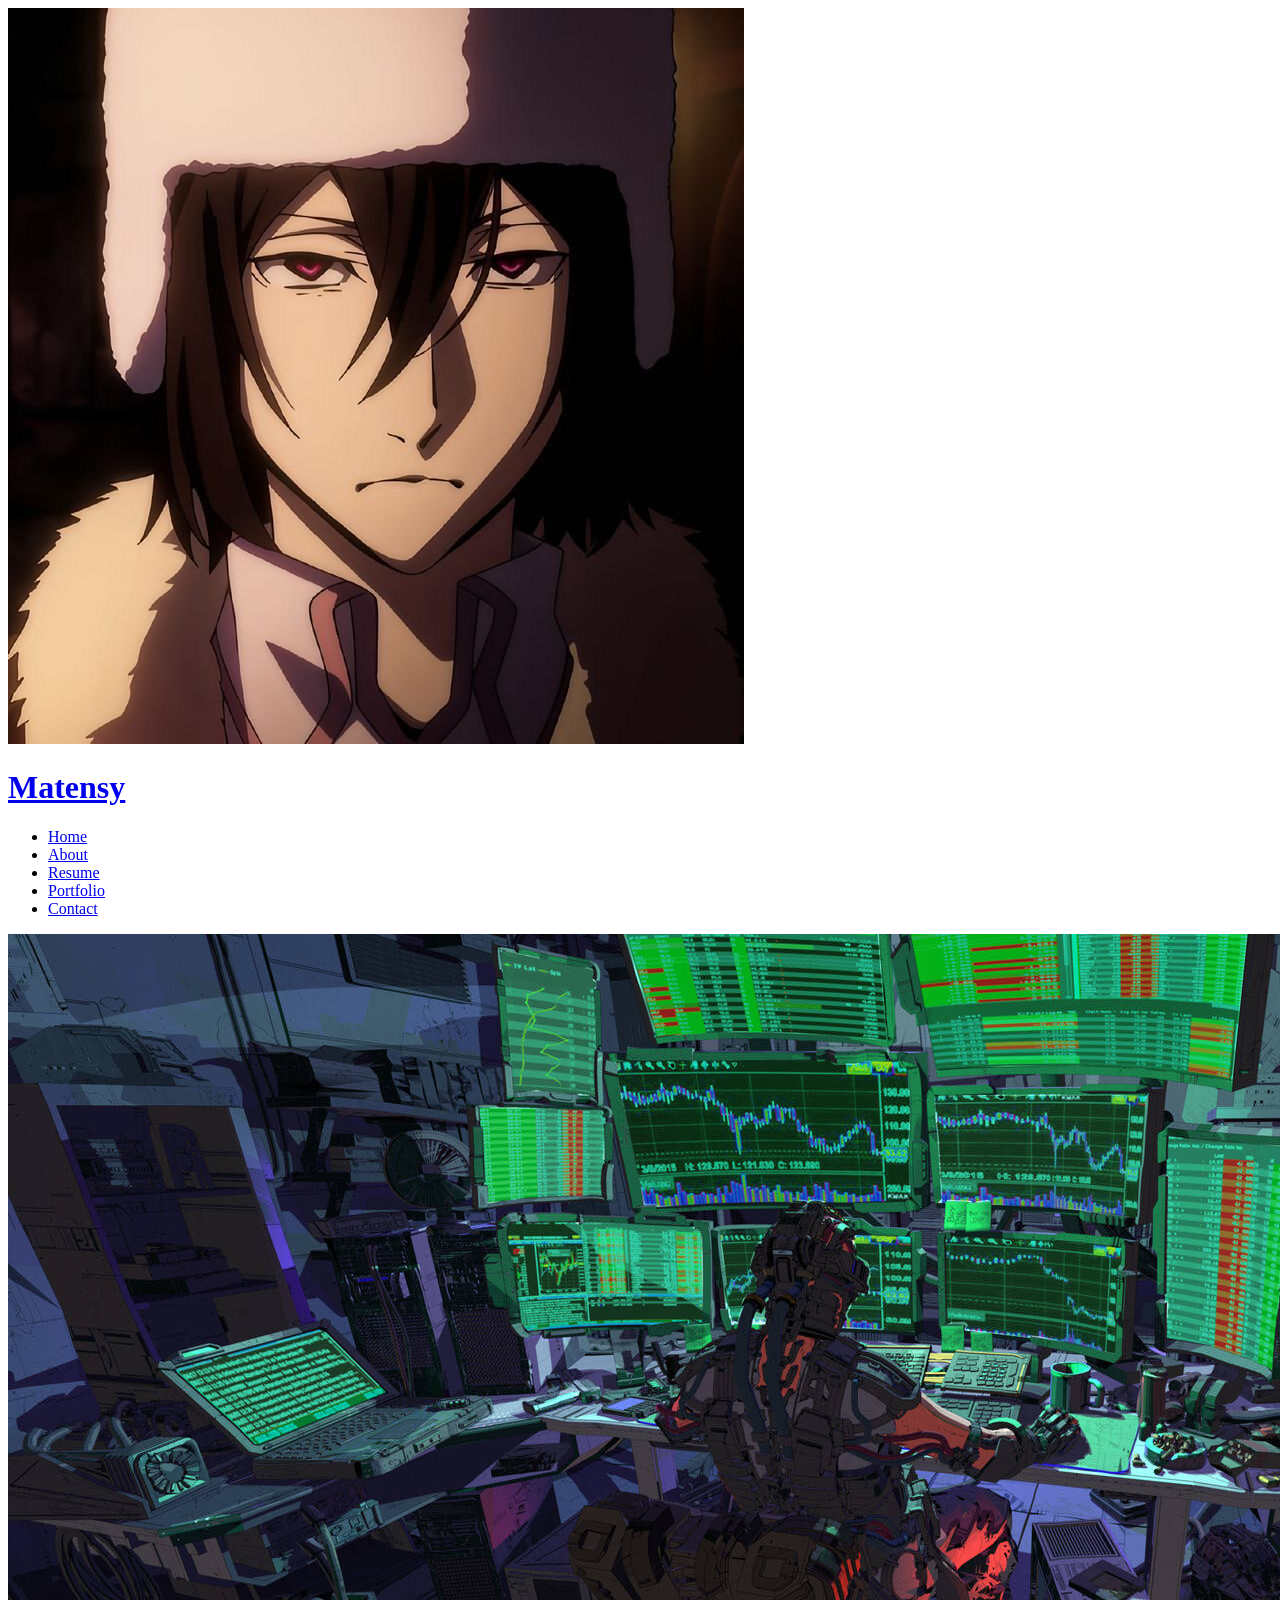
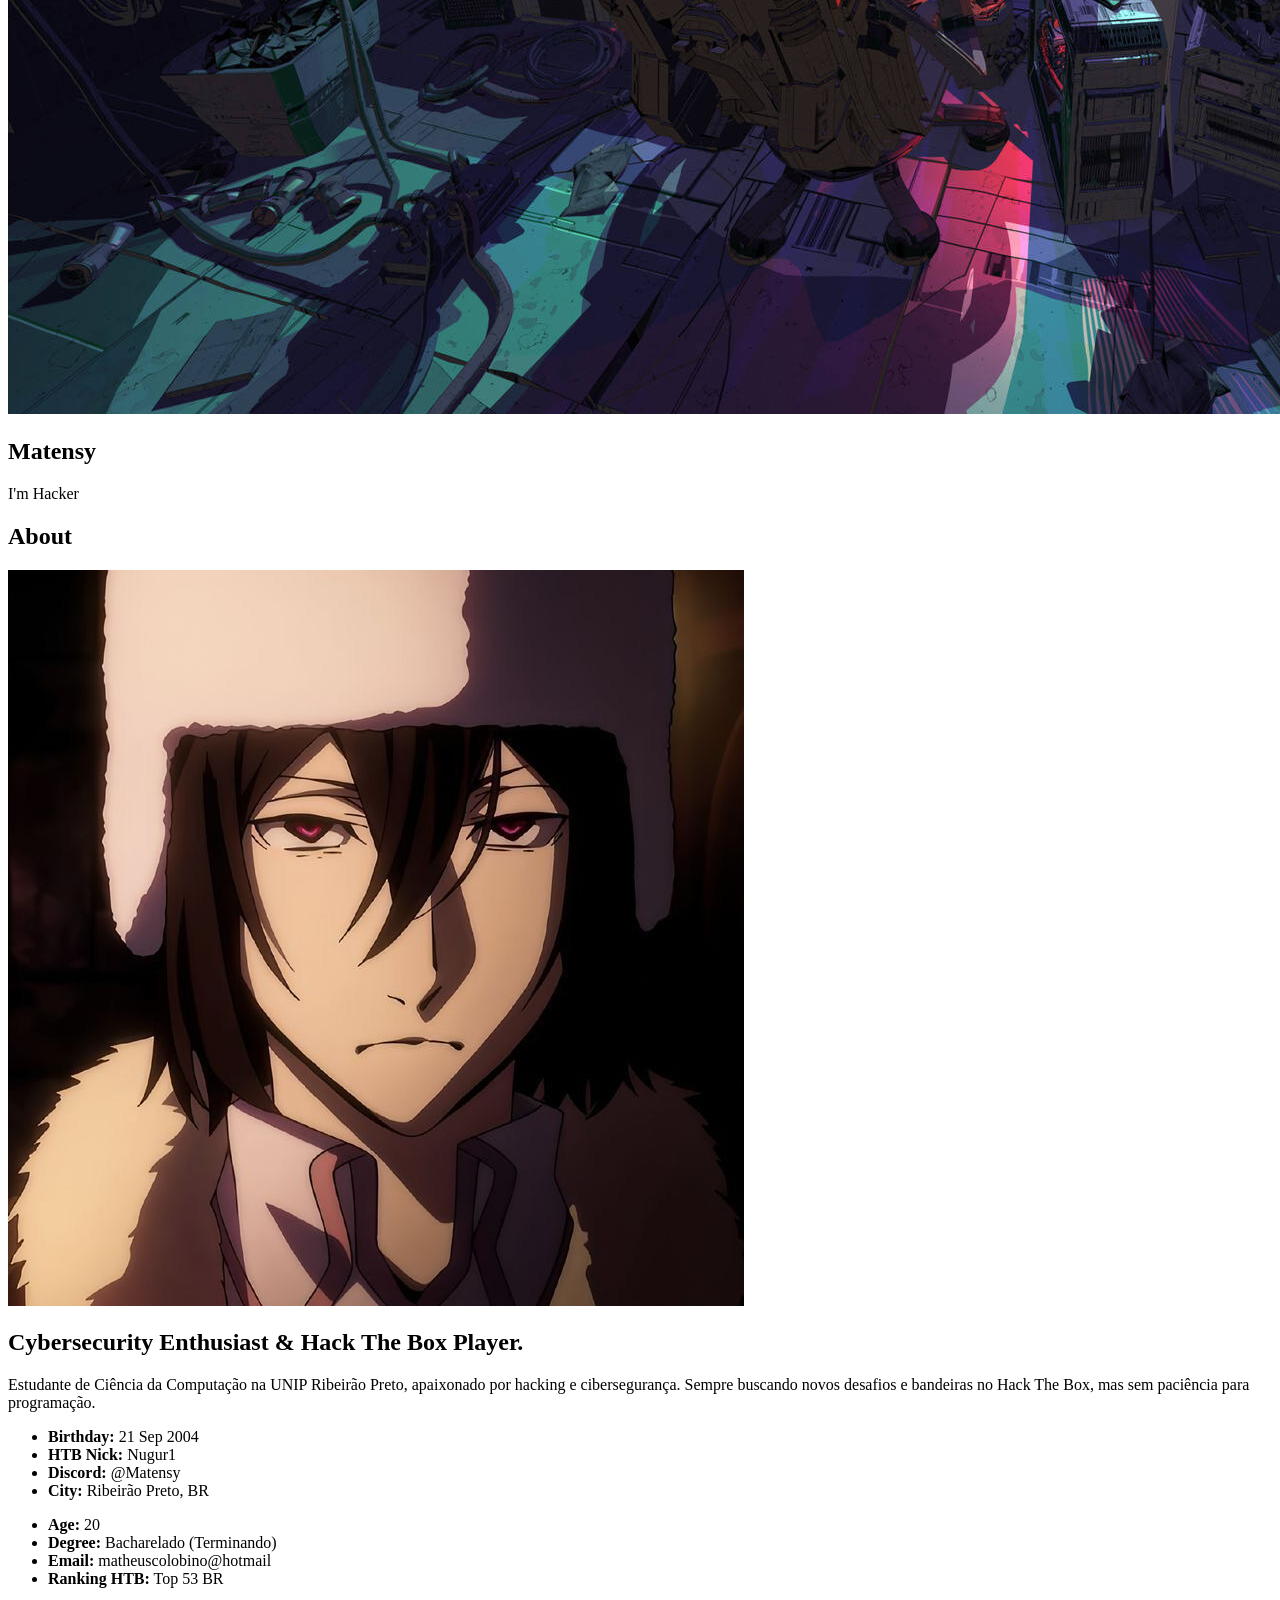
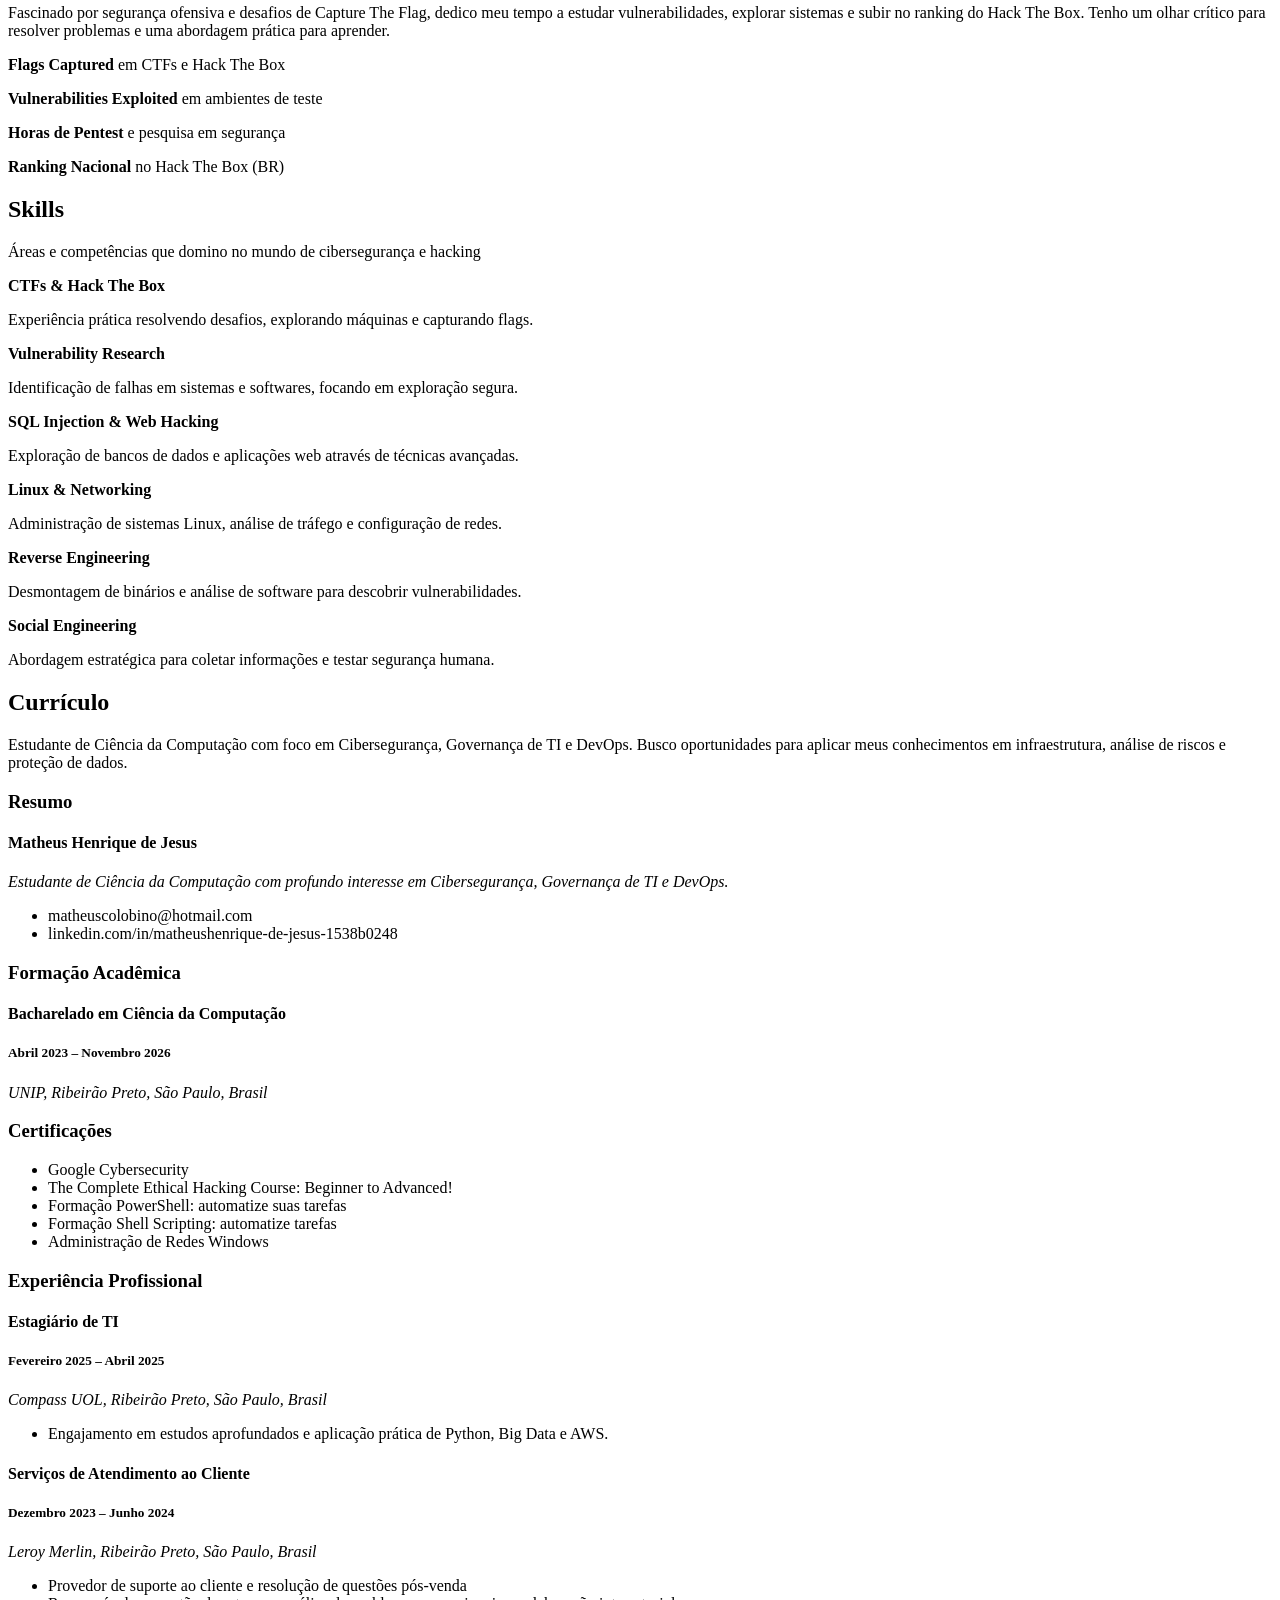
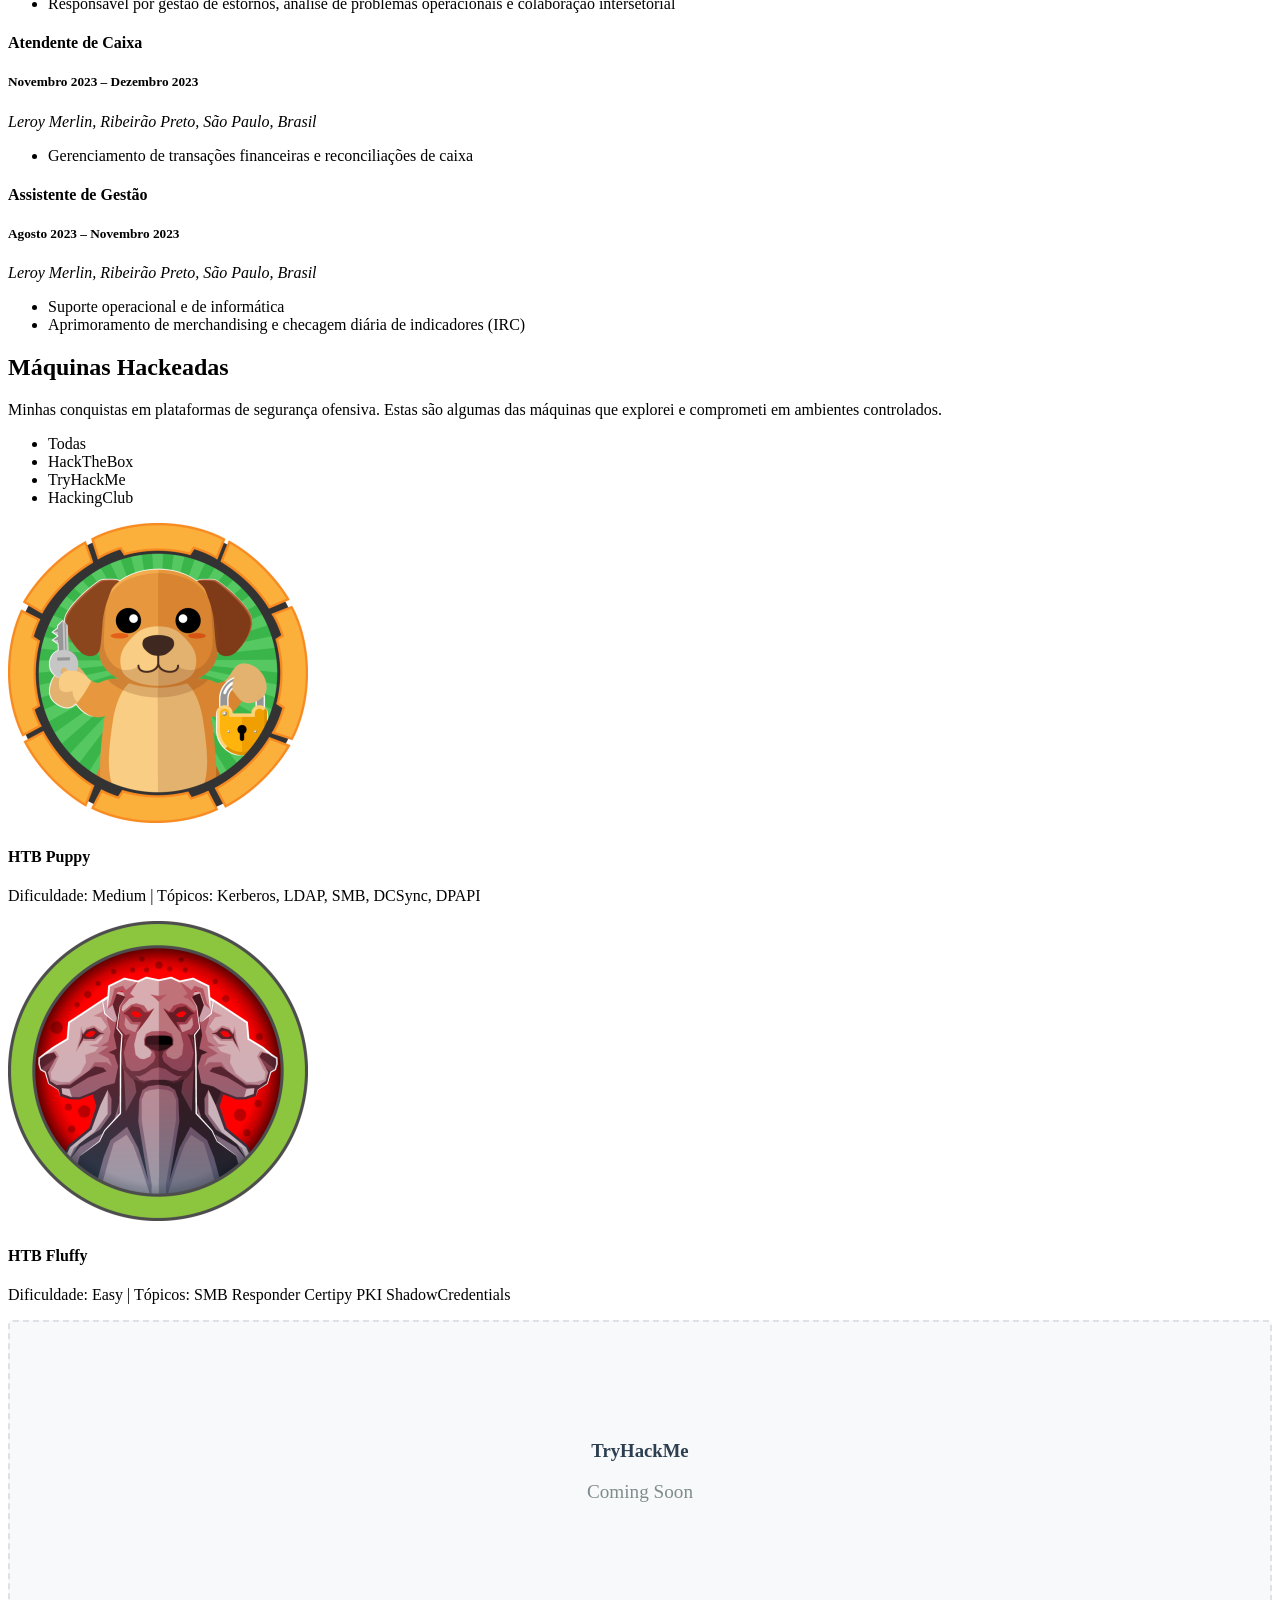
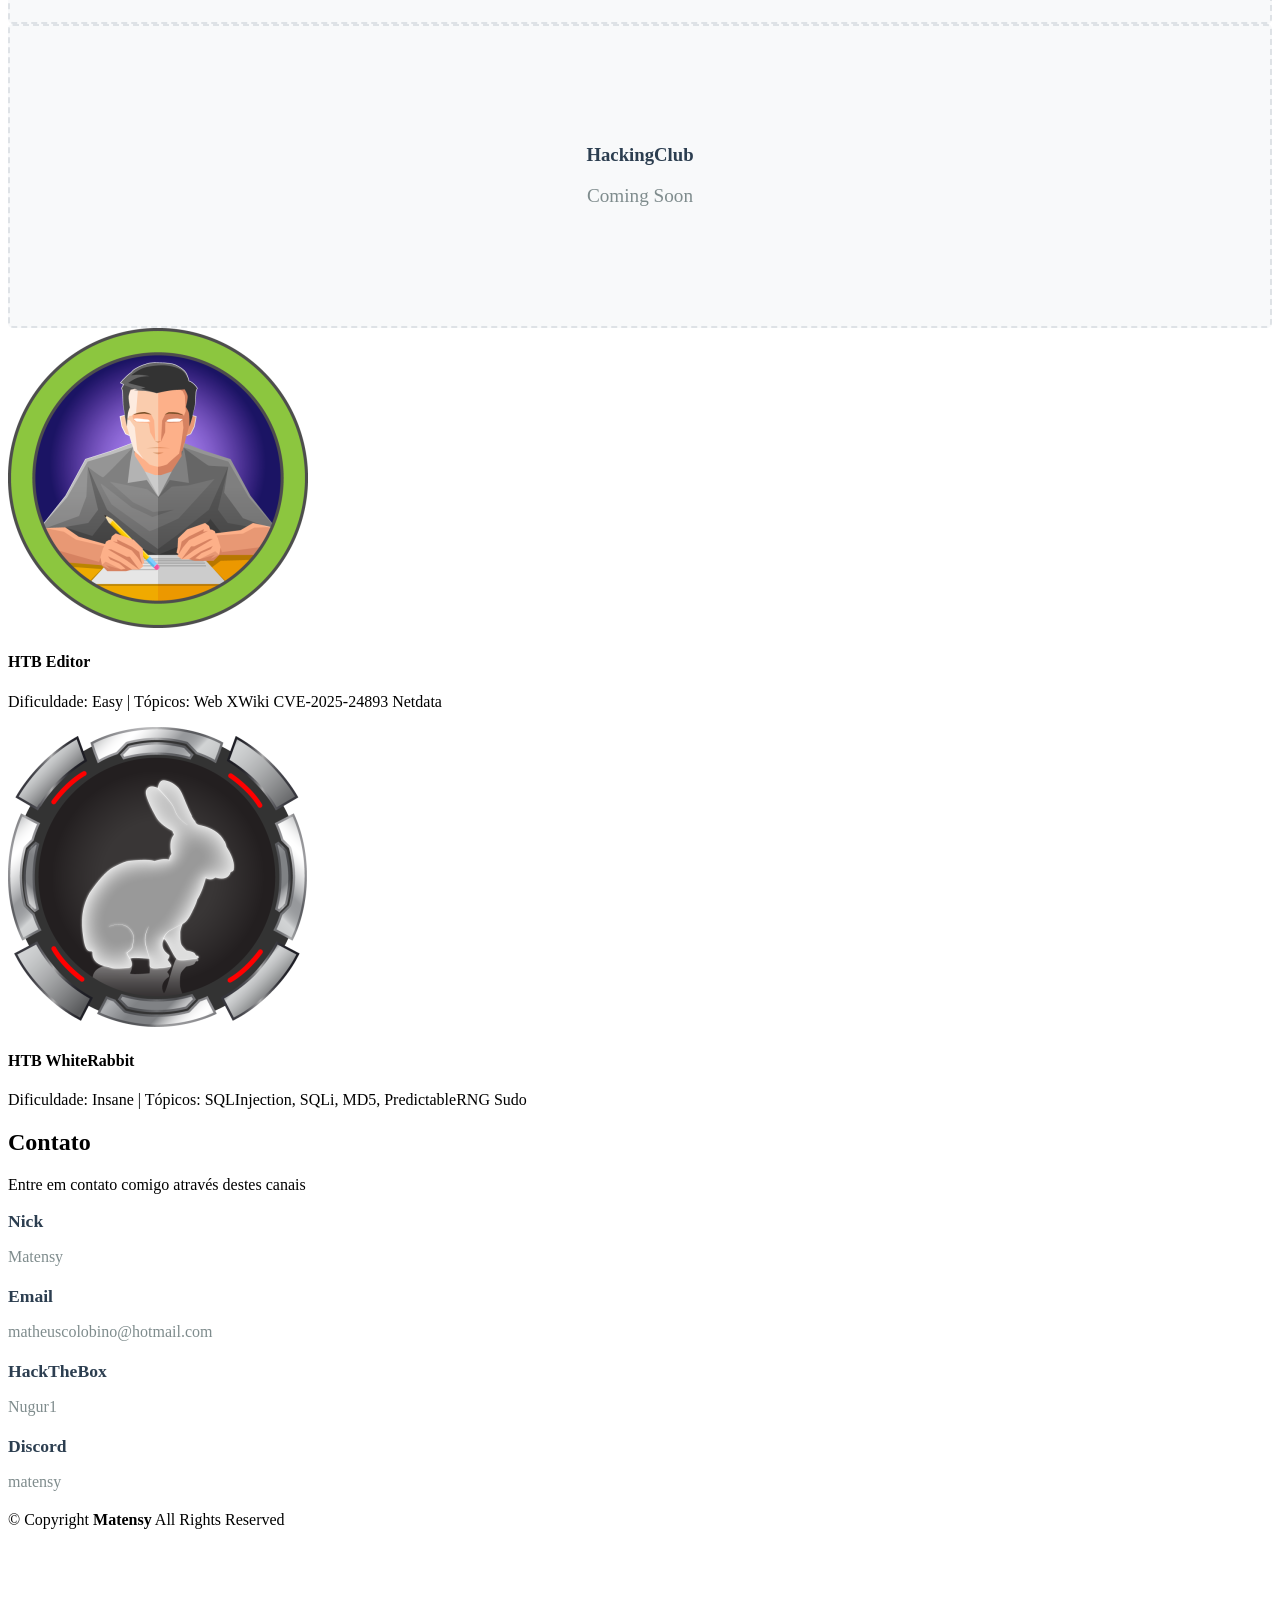
==== index.html @ 13e54fe9 "Initial commit - Meu portfolio de máquinas hackeadas" ====
<!DOCTYPE html>
<html lang="en">

<head>
  <meta charset="utf-8">
  <meta content="width=device-width, initial-scale=1.0" name="viewport">
  <title>Matensy-HTB</title>
  <meta content="" name="description">
  <meta content="" name="keywords">

  <!-- Favicons -->
  <link href="assets/img/favicon.png" rel="icon">
  <link href="assets/img/apple-touch-icon.png" rel="apple-touch-icon">

  <!-- Fonts -->
  <link href="https://fonts.googleapis.com" rel="preconnect">
  <link href="https://fonts.gstatic.com" rel="preconnect" crossorigin>
  <link href="https://fonts.googleapis.com/css2?family=Roboto:ital,wght@0,100;0,300;0,400;0,500;0,700;0,900;1,100;1,300;1,400;1,500;1,700;1,900&family=Poppins:ital,wght@0,100;0,200;0,300;0,400;0,500;0,600;0,700;0,800;0,900;1,100;1,200;1,300;1,400;1,500;1,600;1,700;1,800;1,900&family=Raleway:ital,wght@0,100;0,200;0,300;0,400;0,500;0,600;0,700;0,800;0,900;1,100;1,200;1,300;1,400;1,500;1,600;1,700;1,800;1,900&display=swap" rel="stylesheet">

  <!-- Vendor CSS Files -->
  <link href="assets/vendor/bootstrap/css/bootstrap.min.css" rel="stylesheet">
  <link href="assets/vendor/bootstrap-icons/bootstrap-icons.css" rel="stylesheet">
  <link href="assets/vendor/aos/aos.css" rel="stylesheet">
  <link href="assets/vendor/glightbox/css/glightbox.min.css" rel="stylesheet">
  <link href="assets/vendor/swiper/swiper-bundle.min.css" rel="stylesheet">

  <!-- Main CSS File -->
  <link href="assets/css/main.css" rel="stylesheet">

 
</head>

<body class="index-page">

  <header id="header" class="header dark-background d-flex flex-column">
    <i class="header-toggle d-xl-none bi bi-list"></i>

    <div class="profile-img">
      <img src="assets/img/my-profile-img.jpg" alt="" class="img-fluid rounded-circle">
    </div>

    <a href="index.html" class="logo d-flex align-items-center justify-content-center">
      <!-- Uncomment the line below if you also wish to use an image logo -->
      <!-- <img src="assets/img/logo.png" alt=""> -->
      <h1 class="sitename">Matensy</h1>
    </a>

    <div class="social-links text-center">
        <a href="matensy" class="discord"><i class="bi bi-discord"></i></a>
        <a href="https://www.linkedin.com/in/matheus-henrique-de-jesus-1538b0248/" class="linkedin"><i class="bi bi-linkedin"></i></a>
        <a href="https://app.hackthebox.com/users/1645631" class="hackthebox"><i class="bi bi-terminal"></i></a>
    </div>


    <nav id="navmenu" class="navmenu">
      <ul>
        <li><a href="#hero" class="active"><i class="bi bi-house navicon"></i>Home</a></li>
        <li><a href="#about"><i class="bi bi-person navicon"></i> About</a></li>
        <li><a href="#resume"><i class="bi bi-file-earmark-text navicon"></i> Resume</a></li>
        <li><a href="#portfolio"><i class="bi bi-images navicon"></i> Portfolio</a></li>
        </li>
        <li><a href="#contact"><i class="bi bi-envelope navicon"></i> Contact</a></li>
      </ul>
    </nav>

  </header>

  <main class="main">

    <!-- Hero Section -->
    <section id="hero" class="hero section dark-background">

      <img src="assets/img/hero-bg.jpg" alt="" data-aos="fade-in" class="">

      <div class="container" data-aos="fade-up" data-aos-delay="100">
        <h2>Matensy</h2>
        <p>I'm <span class="typed" data-typed-items="Hacker, Competitive, Gamer, DevSecOps">Hacker</span><span class="typed-cursor typed-cursor--blink" aria-hidden="true"></span><span class="typed-cursor typed-cursor--blink" aria-hidden="true"></span></p>
      </div>

    </section><!-- /Hero Section -->

    <!-- About Section -->
    <section id="about" class="about section">

      <!-- Section Title -->
      <div class="container section-title" data-aos="fade-up">
        <h2>About</h2>
        <p></p>
      </div><!-- End Section Title -->

      <div class="container" data-aos="fade-up" data-aos-delay="100">

  <div class="row gy-4 justify-content-center">
    <div class="col-lg-4">
      <img src="assets/img/my-profile-img.jpg" class="img-fluid" alt="">
    </div>
    <div class="col-lg-8 content">
      <h2>Cybersecurity Enthusiast &amp; Hack The Box Player.</h2>
      <p class="fst-italic py-3">
        Estudante de Ciência da Computação na UNIP Ribeirão Preto, apaixonado por hacking e cibersegurança. 
        Sempre buscando novos desafios e bandeiras no Hack The Box, mas sem paciência para programação.
      </p>
      <div class="row">
        <div class="col-lg-6">
          <ul>
            <li><i class="bi bi-chevron-right"></i> <strong>Birthday:</strong> <span>21 Sep 2004</span></li>
            <li><i class="bi bi-chevron-right"></i> <strong>HTB Nick:</strong> <span>Nugur1</span></li>
            <li><i class="bi bi-chevron-right"></i> <strong>Discord:</strong> <span>@Matensy</span></li>
            <li><i class="bi bi-chevron-right"></i> <strong>City:</strong> <span>Ribeirão Preto, BR</span></li>
          </ul>
        </div>
        <div class="col-lg-6">
          <ul>
            <li><i class="bi bi-chevron-right"></i> <strong>Age:</strong> <span>20</span></li>
            <li><i class="bi bi-chevron-right"></i> <strong>Degree:</strong> <span>Bacharelado (Terminando)</span></li>
            <li><i class="bi bi-chevron-right"></i> <strong>Email:</strong> <span>matheuscolobino@hotmail</span></li>
            <li><i class="bi bi-chevron-right"></i> <strong>Ranking HTB:</strong> <span>Top 53 BR</span></li>
          </ul>
        </div>
      </div>
      <p class="py-3">
        Fascinado por segurança ofensiva e desafios de Capture The Flag, dedico meu tempo a estudar vulnerabilidades, 
        explorar sistemas e subir no ranking do Hack The Box. Tenho um olhar crítico para resolver problemas e uma abordagem prática para aprender.
      </p>
    </div>
  </div>

</div>


      </div>

    </section><!-- /About Section -->

   <!-- Stats Section -->
<section id="stats" class="stats section">

  <div class="container" data-aos="fade-up" data-aos-delay="100">

    <div class="row gy-4">

      <div class="col-lg-3 col-md-6">
        <div class="stats-item">
          <i class="bi bi-flag"></i>
          <span data-purecounter-start="0" data-purecounter-end="15" data-purecounter-duration="1" class="purecounter"></span>
          <p><strong>Flags Captured</strong> <span>em CTFs e Hack The Box</span></p>
        </div>
      </div><!-- End Stats Item -->

      <div class="col-lg-3 col-md-6">
        <div class="stats-item">
          <i class="bi bi-bug"></i>
          <span data-purecounter-start="0" data-purecounter-end="50" data-purecounter-duration="1" class="purecounter"></span>
          <p><strong>Vulnerabilities Exploited</strong> <span>em ambientes de teste</span></p>
        </div>
      </div><!-- End Stats Item -->

      <div class="col-lg-3 col-md-6">
        <div class="stats-item">
          <i class="bi bi-clock-history"></i>
          <span data-purecounter-start="0" data-purecounter-end="500" data-purecounter-duration="1" class="purecounter"></span>
          <p><strong>Horas de Pentest</strong> <span>e pesquisa em segurança</span></p>
        </div>
      </div><!-- End Stats Item -->

      <div class="col-lg-3 col-md-6">
        <div class="stats-item">
          <i class="bi bi-trophy"></i>
          <span data-purecounter-start="0" data-purecounter-end="53" data-purecounter-duration="1" class="purecounter"></span>
          <p><strong>Ranking Nacional</strong> <span>no Hack The Box (BR)</span></p>
        </div>
      </div><!-- End Stats Item -->

    </div>

  </div>

</section><!-- /Stats Section -->

    <!-- Skills Section -->
<section id="skills" class="skills section light-background">

  <!-- Section Title -->
  <div class="container section-title" data-aos="fade-up">
    <h2>Skills</h2>
    <p>Áreas e competências que domino no mundo de cibersegurança e hacking</p>
  </div><!-- End Section Title -->

  <div class="container" data-aos="fade-up" data-aos-delay="100">

    <div class="row skills-content skills-animation">

      <div class="col-lg-6">

        <div class="skill-item">
          <span class="skill"><strong>CTFs & Hack The Box</strong></span>
          <p>Experiência prática resolvendo desafios, explorando máquinas e capturando flags.</p>
        </div><!-- End Skill Item -->

        <div class="skill-item">
          <span class="skill"><strong>Vulnerability Research</strong></span>
          <p>Identificação de falhas em sistemas e softwares, focando em exploração segura.</p>
        </div><!-- End Skill Item -->

        <div class="skill-item">
          <span class="skill"><strong>SQL Injection & Web Hacking</strong></span>
          <p>Exploração de bancos de dados e aplicações web através de técnicas avançadas.</p>
        </div><!-- End Skill Item -->

      </div>

      <div class="col-lg-6">

        <div class="skill-item">
          <span class="skill"><strong>Linux & Networking</strong></span>
          <p>Administração de sistemas Linux, análise de tráfego e configuração de redes.</p>
        </div><!-- End Skill Item -->

        <div class="skill-item">
          <span class="skill"><strong>Reverse Engineering</strong></span>
          <p>Desmontagem de binários e análise de software para descobrir vulnerabilidades.</p>
        </div><!-- End Skill Item -->

        <div class="skill-item">
          <span class="skill"><strong>Social Engineering</strong></span>
          <p>Abordagem estratégica para coletar informações e testar segurança humana.</p>
        </div><!-- End Skill Item -->

      </div>

    </div>

  </div>

</section><!-- /Skills Section -->


    <!-- Resume Section -->
<section id="resume" class="resume section">

  <!-- Section Title -->
  <div class="container section-title" data-aos="fade-up">
    <h2>Currículo</h2>
    <p>Estudante de Ciência da Computação com foco em Cibersegurança, Governança de TI e DevOps. Busco oportunidades para aplicar meus conhecimentos em infraestrutura, análise de riscos e proteção de dados.</p>
  </div><!-- End Section Title -->

  <div class="container">

    <div class="row">

      <div class="col-lg-6" data-aos="fade-up" data-aos-delay="100">
        <h3 class="resume-title">Resumo</h3>

        <div class="resume-item pb-0">
          <h4>Matheus Henrique de Jesus</h4>
          <p><em>Estudante de Ciência da Computação com profundo interesse em Cibersegurança, Governança de TI e DevOps.</em></p>
          <ul>
            <li>matheuscolobino@hotmail.com</li>
            <li>linkedin.com/in/matheushenrique-de-jesus-1538b0248</li>
          </ul>
        </div><!-- End Resume Item -->

        <h3 class="resume-title">Formação Acadêmica</h3>
        <div class="resume-item">
          <h4>Bacharelado em Ciência da Computação</h4>
          <h5>Abril 2023 – Novembro 2026</h5>
          <p><em>UNIP, Ribeirão Preto, São Paulo, Brasil</em></p>
        </div><!-- End Resume Item -->

        <h3 class="resume-title">Certificações</h3>
        <div class="resume-item">
          <ul>
            <li>Google Cybersecurity</li>
            <li>The Complete Ethical Hacking Course: Beginner to Advanced!</li>
            <li>Formação PowerShell: automatize suas tarefas</li>
            <li>Formação Shell Scripting: automatize tarefas</li>
            <li>Administração de Redes Windows</li>
          </ul>
        </div><!-- End Resume Item -->

      </div>

      <div class="col-lg-6" data-aos="fade-up" data-aos-delay="200">
        <h3 class="resume-title">Experiência Profissional</h3>
        
        <div class="resume-item">
          <h4>Estagiário de TI</h4>
          <h5>Fevereiro 2025 – Abril 2025</h5>
          <p><em>Compass UOL, Ribeirão Preto, São Paulo, Brasil</em></p>
          <ul>
            <li>Engajamento em estudos aprofundados e aplicação prática de Python, Big Data e AWS.</li>
          </ul>
        </div><!-- End Resume Item -->

        <div class="resume-item">
          <h4>Serviços de Atendimento ao Cliente</h4>
          <h5>Dezembro 2023 – Junho 2024</h5>
          <p><em>Leroy Merlin, Ribeirão Preto, São Paulo, Brasil</em></p>
          <ul>
            <li>Provedor de suporte ao cliente e resolução de questões pós-venda</li>
            <li>Responsável por gestão de estornos, análise de problemas operacionais e colaboração intersetorial</li>
          </ul>
        </div><!-- End Resume Item -->

        <div class="resume-item">
          <h4>Atendente de Caixa</h4>
          <h5>Novembro 2023 – Dezembro 2023</h5>
          <p><em>Leroy Merlin, Ribeirão Preto, São Paulo, Brasil</em></p>
          <ul>
            <li>Gerenciamento de transações financeiras e reconciliações de caixa</li>
          </ul>
        </div><!-- End Resume Item -->

        <div class="resume-item">
          <h4>Assistente de Gestão</h4>
          <h5>Agosto 2023 – Novembro 2023</h5>
          <p><em>Leroy Merlin, Ribeirão Preto, São Paulo, Brasil</em></p>
          <ul>
            <li>Suporte operacional e de informática</li>
            <li>Aprimoramento de merchandising e checagem diária de indicadores (IRC)</li>
          </ul>
        </div><!-- End Resume Item -->

      </div>

    </div>

  </div>

</section><!-- /Resume Section -->

<!-- Portfolio Section -->
<section id="portfolio" class="portfolio section light-background">

  <!-- Section Title -->
  <div class="container section-title" data-aos="fade-up">
    <h2>Máquinas Hackeadas</h2>
    <p>Minhas conquistas em plataformas de segurança ofensiva. Estas são algumas das máquinas que explorei e comprometi em ambientes controlados.</p>
  </div><!-- End Section Title -->

  <div class="container">

    <div class="isotope-layout" data-default-filter="*" data-layout="masonry" data-sort="original-order">

      <ul class="portfolio-filters isotope-filters" data-aos="fade-up" data-aos-delay="100">
        <li data-filter="*" class="filter-active">Todas</li>
        <li data-filter=".filter-htb">HackTheBox</li>
        <li data-filter=".filter-thm">TryHackMe</li>
        <li data-filter=".filter-hc">HackingClub</li>
      </ul><!-- End Portfolio Filters -->

      <div class="row gy-4 isotope-container" data-aos="fade-up" data-aos-delay="200">

        <!-- Máquina Ativa 1 (Exemplo) -->
        <div class="col-lg-4 col-md-6 portfolio-item isotope-item filter-htb">
          <div class="portfolio-content h-100">
            <img src="assets/img/htb/machine1.png" class="img-fluid" alt="HTB Puppy">
            <div class="portfolio-info">
              <h4>HTB Puppy</h4>
              <p>Dificuldade: Medium | Tópicos: Kerberos, LDAP, SMB, DCSync, DPAPI</p>
              <a href="assets/img/htb/puppy.png" title="HTB Puppy" data-gallery="portfolio-gallery-htb" class="glightbox preview-link"><i class="bi bi-zoom-in"></i></a>
            </div>
          </div>
        </div><!-- End HTB Portfolio Item -->

        <!-- Máquina Ativa 2 (Exemplo) -->
        <div class="col-lg-4 col-md-6 portfolio-item isotope-item filter-htb">
          <div class="portfolio-content h-100">
            <img src="assets/img/htb/machin2.png" class="img-fluid" alt="HTB Fluffy">
            <div class="portfolio-info">
              <h4>HTB Fluffy</h4>
              <p>Dificuldade: Easy | Tópicos: SMB Responder Certipy PKI ShadowCredentials</p>
              <a href="assets/img/htb/machin2.png" title="HTB Secret" data-gallery="portfolio-gallery-htb" class="glightbox preview-link"><i class="bi bi-zoom-in"></i></a>
            </div>
          </div>
        </div>
        <!-- End HTB Portfolio Item -->

        <!-- TryHackMe - Coming Soon -->
        <div class="col-lg-4 col-md-6 portfolio-item isotope-item filter-thm">
          <div class="portfolio-content h-100">
            <div class="coming-soon-placeholder">
              <div class="coming-soon-content">
                <h3>TryHackMe</h3>
                <p>Coming Soon</p>
              </div>
            </div>
          </div>
        </div><!-- End THM Portfolio Item -->

        <!-- HackingClub - Coming Soon -->
        <div class="col-lg-4 col-md-6 portfolio-item isotope-item filter-hc">
          <div class="portfolio-content h-100">
            <div class="coming-soon-placeholder">
              <div class="coming-soon-content">
                <h3>HackingClub</h3>
                <p>Coming Soon</p>
              </div>
            </div>
          </div>
        </div><!-- End HC Portfolio Item -->

        <!-- 
        ***********************************************
        MODELOS DE MÁQUINAS COMENTADAS PARA USO FUTURO
        (Basta descomentar e editar conforme necessário)
        ***********************************************
        -->

        <div class="col-lg-4 col-md-6 portfolio-item isotope-item filter-htb">
          <div class="portfolio-content h-100">
            <img src="assets/img/htb/machine3.png" class="img-fluid" alt="HTB TEMPLATE">
            <div class="portfolio-info">
              <h4>HTB Editor</h4>
              <p>Dificuldade: Easy | Tópicos: Web XWiki CVE-2025-24893 Netdata </p>
              <a href="assets/img/htb/machine3.png" title="HTB TEMPLATE" data-gallery="portfolio-gallery-htb" class="glightbox preview-link"><i class="bi bi-zoom-in"></i></a>
            </div>
          </div>
        </div>
       
        <div class="col-lg-4 col-md-6 portfolio-item isotope-item filter-htb">
          <div class="portfolio-content h-100">
            <img src="assets/img/htb/machine4.png" class="img-fluid" alt="HTB TEMPLATE">
            <div class="portfolio-info">
              <h4>HTB WhiteRabbit</h4>
              <p>Dificuldade: Insane | Tópicos: SQLInjection, SQLi, MD5, PredictableRNG Sudo</p>
              <a href="assets/img/htb/machine4.png" title="HTB TEMPLATE" data-gallery="portfolio-gallery-htb" class="glightbox preview-link"><i class="bi bi-zoom-in"></i></a>
            </div>
          </div>
        </div>

         <!--<div class="col-lg-4 col-md-6 portfolio-item isotope-item filter-htb">
          <div class="portfolio-content h-100">
            <img src="assets/img/htb/machine4.png" class="img-fluid" alt="HTB TEMPLATE">
            <div class="portfolio-info">
              <h4>HTB Cobblestone</h4>
              <p>Dificuldade: Insane | Tópicos: Cobbler Kickstart Information Leak MD5</p>
              <a href="assets/img/htb/machine4.png" title="HTB TEMPLATE" data-gallery="portfolio-gallery-htb" class="glightbox preview-link"><i class="bi bi-zoom-in"></i></a>
            </div>
          </div>
        </div> -->
        

        <!-- Modelo TryHackMe (Comentado)
        <div class="col-lg-4 col-md-6 portfolio-item isotope-item filter-thm">
          <div class="portfolio-content h-100">
            <img src="assets/img/thm/TEMPLATE.png" class="img-fluid" alt="THM TEMPLATE">
            <div class="portfolio-info">
              <h4>THM RoomName</h4>
              <p>Dificuldade: Easy/Medium/Hard | Tópicos: List, Techniques, Used</p>
              <a href="assets/img/thm/TEMPLATE.png" title="THM TEMPLATE" data-gallery="portfolio-gallery-thm" class="glightbox preview-link"><i class="bi bi-zoom-in"></i></a>
            </div>
          </div>
        </div>
        -->

      </div><!-- End Portfolio Container -->

    </div>

  </div>

</section><!-- /Portfolio Section -->

<style>
  .coming-soon-placeholder {
    background-color: #f8f9fa;
    border: 2px dashed #dee2e6;
    height: 100%;
    min-height: 300px;
    display: flex;
    align-items: center;
    justify-content: center;
    border-radius: 5px;
  }
  
  .coming-soon-content {
    text-align: center;
    padding: 20px;
  }
  
  .coming-soon-content h3 {
    color: #2c3e50;
    margin-bottom: 10px;
  }
  
  .coming-soon-content p {
    color: #7f8c8d;
    font-size: 1.2rem;
  }
</style>

<style>
  .coming-soon-placeholder {
    background-color: #f8f9fa;
    border: 2px dashed #dee2e6;
    height: 100%;
    min-height: 300px;
    display: flex;
    align-items: center;
    justify-content: center;
    border-radius: 5px;
  }
  
  .coming-soon-content {
    text-align: center;
    padding: 20px;
  }
  
  .coming-soon-content h3 {
    color: #2c3e50;
    margin-bottom: 10px;
  }
  
  .coming-soon-content p {
    color: #7f8c8d;
    font-size: 1.2rem;
  }
</style>  

    <!-- Contact Section -->
<section id="contact" class="contact section">

  <!-- Section Title -->
  <div class="container section-title" data-aos="fade-up">
    <h2>Contato</h2>
    <p>Entre em contato comigo através destes canais</p>
  </div><!-- End Section Title -->

  <div class="container" data-aos="fade-up" data-aos-delay="100">

    <div class="row justify-content-center">

      <div class="col-lg-8">

        <div class="info-wrap simple-contact">
          <div class="info-item d-flex" data-aos="fade-up" data-aos-delay="200">
            <i class="bi bi-person-badge flex-shrink-0"></i>
            <div>
              <h3>Nick</h3>
              <p>Matensy</p>
            </div>
          </div><!-- End Info Item -->

          <div class="info-item d-flex" data-aos="fade-up" data-aos-delay="250">
            <i class="bi bi-envelope flex-shrink-0"></i>
            <div>
              <h3>Email</h3>
              <p>matheuscolobino@hotmail.com</p>
            </div>
          </div><!-- End Info Item -->

          <div class="info-item d-flex" data-aos="fade-up" data-aos-delay="300">
            <i class="bi bi-shield-lock flex-shrink-0"></i>
            <div>
              <h3>HackTheBox</h3>
              <p>Nugur1</p>
            </div>
          </div><!-- End Info Item -->

          <div class="info-item d-flex" data-aos="fade-up" data-aos-delay="350">
            <i class="bi bi-discord flex-shrink-0"></i>
            <div>
              <h3>Discord</h3>
              <p>matensy</p>
            </div>
          </div><!-- End Info Item -->

        </div>

      </div>

    </div>

  </div>

</section><!-- /Contact Section -->

<style>
  .simple-contact {
    background: transparent;
    padding: 0;
    box-shadow: none;
    border: none;
  }
  
  .simple-contact .info-item {
    margin-bottom: 20px;
    padding: 0;
    background: transparent;
    border-left: none;
  }
  
  .simple-contact .info-item i {
    font-size: 1.5rem;
    color: #3498db;
    margin-right: 15px;
  }
  
  .simple-contact .info-item h3 {
    font-size: 1.1rem;
    margin-bottom: 5px;
    color: #2c3e50;
  }
  
  .simple-contact .info-item p {
    font-size: 1rem;
    color: #7f8c8d;
    margin-bottom: 0;
  }
  
  @media (max-width: 768px) {
    .simple-contact .info-item {
      flex-direction: column;
      text-align: center;
    }
    
    .simple-contact .info-item i {
      margin-right: 0;
      margin-bottom: 10px;
    }
  }
</style>

  </main>

  <footer id="footer" class="footer position-relative light-background">

    <div class="container">
      <div class="copyright text-center ">
        <p>© <span>Copyright</span> <strong class="px-1 sitename">Matensy</strong> <span>All Rights Reserved</span></p>
      </div>
    </div>

  </footer>

  <!-- Scroll Top -->
  <a href="#" id="scroll-top" class="scroll-top d-flex align-items-center justify-content-center"><i class="bi bi-arrow-up-short"></i></a>

  <!-- Preloader -->
  <div id="preloader"></div>

  <!-- Vendor JS Files -->
  <script src="assets/vendor/bootstrap/js/bootstrap.bundle.min.js"></script>
  <script src="assets/vendor/php-email-form/validate.js"></script>
  <script src="assets/vendor/aos/aos.js"></script>
  <script src="assets/vendor/typed.js/typed.umd.js"></script>
  <script src="assets/vendor/purecounter/purecounter_vanilla.js"></script>
  <script src="assets/vendor/waypoints/noframework.waypoints.js"></script>
  <script src="assets/vendor/glightbox/js/glightbox.min.js"></script>
  <script src="assets/vendor/imagesloaded/imagesloaded.pkgd.min.js"></script>
  <script src="assets/vendor/isotope-layout/isotope.pkgd.min.js"></script>
  <script src="assets/vendor/swiper/swiper-bundle.min.js"></script>

  <!-- Main JS File -->
  <script src="assets/js/main.js"></script>

</body>

</html>
---- assets/css/main.css ----
/**
* Template Name: iPortfolio
* Template URL: https://bootstrapmade.com/iportfolio-bootstrap-portfolio-websites-template/
* Updated: Jun 29 2024 with Bootstrap v5.3.3
* Author: BootstrapMade.com
* License: https://bootstrapmade.com/license/
*/

/*--------------------------------------------------------------
# Font & Color Variables
# Help: https://bootstrapmade.com/color-system/
--------------------------------------------------------------*/
/* Fonts */
:root {
  --default-font: "Roboto",  system-ui, -apple-system, "Segoe UI", Roboto, "Helvetica Neue", Arial, "Noto Sans", "Liberation Sans", sans-serif, "Apple Color Emoji", "Segoe UI Emoji", "Segoe UI Symbol", "Noto Color Emoji";
  --heading-font: "Raleway",  sans-serif;
  --nav-font: "Poppins",  sans-serif;
}

/* Global Colors - The following color variables are used throughout the website. Updating them here will change the color scheme of the entire website */
:root { 
  --background-color: #ffffff; /* Background color for the entire website, including individual sections */
  --default-color: #272829; /* Default color used for the majority of the text content across the entire website */
  --heading-color: #050d18; /* Color for headings, subheadings and title throughout the website */
  --accent-color: #149ddd; /* Accent color that represents your brand on the website. It's used for buttons, links, and other elements that need to stand out */
  --surface-color: #ffffff; /* The surface color is used as a background of boxed elements within sections, such as cards, icon boxes, or other elements that require a visual separation from the global background. */
  --contrast-color: #ffffff; /* Contrast color for text, ensuring readability against backgrounds of accent, heading, or default colors. */
}

/* Nav Menu Colors - The following color variables are used specifically for the navigation menu. They are separate from the global colors to allow for more customization options */
:root {
  --nav-color: #a8a9b4;  /* The default color of the main navmenu links */
  --nav-hover-color: #ffffff; /* Applied to main navmenu links when they are hovered over or active */
  --nav-mobile-background-color: #040b14; /* Used as the background color for mobile navigation menu */
  --nav-dropdown-background-color: #040b14; /* Used as the background color for dropdown items that appear when hovering over primary navigation items */
  --nav-dropdown-color: #a8a9b4; /* Used for navigation links of the dropdown items in the navigation menu. */
  --nav-dropdown-hover-color: #ffffff; /* Similar to --nav-hover-color, this color is applied to dropdown navigation links when they are hovered over. */
}

/* Color Presets - These classes override global colors when applied to any section or element, providing reuse of the sam color scheme. */

.light-background {
  --background-color: #f4fafd;
  --surface-color: #ffffff;
}

.dark-background {
  --background-color: #040b14;
  --default-color: #ffffff;
  --heading-color: #ffffff;
  --surface-color: #151f2b;
  --contrast-color: #ffffff;
}

/* Smooth scroll */
:root {
  scroll-behavior: smooth;
}

/*--------------------------------------------------------------
# General Styling & Shared Classes
--------------------------------------------------------------*/
body {
  color: var(--default-color);
  background-color: var(--background-color);
  font-family: var(--default-font);
}

a {
  color: var(--accent-color);
  text-decoration: none;
  transition: 0.3s;
}

a:hover {
  color: color-mix(in srgb, var(--accent-color), transparent 25%);
  text-decoration: none;
}

h1,
h2,
h3,
h4,
h5,
h6 {
  color: var(--heading-color);
  font-family: var(--heading-font);
}

/* PHP Email Form Messages
------------------------------*/
.php-email-form .error-message {
  display: none;
  background: #df1529;
  color: #ffffff;
  text-align: left;
  padding: 15px;
  margin-bottom: 24px;
  font-weight: 600;
}

.php-email-form .sent-message {
  display: none;
  color: #ffffff;
  background: #059652;
  text-align: center;
  padding: 15px;
  margin-bottom: 24px;
  font-weight: 600;
}

.php-email-form .loading {
  display: none;
  background: var(--surface-color);
  text-align: center;
  padding: 15px;
  margin-bottom: 24px;
}

.php-email-form .loading:before {
  content: "";
  display: inline-block;
  border-radius: 50%;
  width: 24px;
  height: 24px;
  margin: 0 10px -6px 0;
  border: 3px solid var(--accent-color);
  border-top-color: var(--surface-color);
  animation: php-email-form-loading 1s linear infinite;
}

@keyframes php-email-form-loading {
  0% {
    transform: rotate(0deg);
  }

  100% {
    transform: rotate(360deg);
  }
}

/*--------------------------------------------------------------
# Global Header
--------------------------------------------------------------*/
.header {
  color: var(--default-color);
  background-color: var(--background-color);
  position: fixed;
  top: 0;
  left: 0;
  bottom: 0;
  padding: 0 15px;
  width: 300px;
  transition: all ease-in-out 0.3s;
  overflow-y: auto;
  z-index: 997;
  border-right: 1px solid color-mix(in srgb, var(--default-color), transparent 90%);
}

.header .profile-img img {
  margin: 15px auto;
  display: block;
  width: 120px;
  border: 8px solid color-mix(in srgb, var(--default-color), transparent 85%);
}

.header .logo {
  line-height: 1;
  margin-bottom: 15px;
}

.header .logo img {
  max-height: 32px;
  margin-right: 8px;
}

.header .logo h1 {
  font-size: 24px;
  margin: 0;
  font-weight: 700;
  color: var(--heading-color);
}

.header .social-links {
  margin: 0 0 20px 0;
}

.header .social-links a {
  font-size: 16px;
  display: inline-flex;
  align-items: center;
  justify-content: center;
  background: color-mix(in srgb, var(--default-color), transparent 90%);
  color: var(--default-color);
  margin: 0 2px;
  border-radius: 50%;
  text-align: center;
  width: 40px;
  height: 40px;
  transition: 0.3s;
}

.header .social-links a:hover {
  color: var(--contrast-color);
  background: var(--accent-color);
}

@media (min-width: 1200px) {

  .header~main,
  .header~#footer {
    margin-left: 300px;
  }
}

@media (max-width: 1199px) {
  .header {
    left: -100%;
  }
}

.header.header-show {
  left: 0;
}

.header .header-toggle {
  color: var(--contrast-color);
  background-color: var(--accent-color);
  font-size: 22px;
  display: flex;
  align-items: center;
  justify-content: center;
  width: 40px;
  height: 40px;
  border-radius: 50%;
  cursor: pointer;
  position: fixed;
  top: 15px;
  right: 15px;
  z-index: 9999;
  transition: background-color 0.3s;
}

.header .header-toggle:hover {
  color: var(--contrast-color);
  background-color: color-mix(in srgb, var(--accent-color) 90%, white 15%);
}

/*--------------------------------------------------------------
# Navigation Menu
--------------------------------------------------------------*/
.mobile-nav-toggle {
  display: none;
}

.navmenu {
  padding: 0;
  z-index: 9997;
}

.navmenu ul {
  list-style: none;
  padding: 0 0 20px 0;
  margin: 0;
}

.navmenu a,
.navmenu a:focus {
  color: var(--nav-color);
  padding: 15px 10px;
  font-family: var(--nav-font);
  font-size: 16px;
  font-weight: 400;
  display: flex;
  align-items: center;
  white-space: nowrap;
  transition: 0.3s;
  width: 100%;
}

.navmenu a .navicon,
.navmenu a:focus .navicon {
  font-size: 20px;
  margin-right: 10px;
}

.navmenu a .toggle-dropdown,
.navmenu a:focus .toggle-dropdown {
  font-size: 12px;
  line-height: 0;
  margin-left: auto;
  width: 30px;
  height: 30px;
  display: flex;
  align-items: center;
  justify-content: center;
  border-radius: 50%;
  transition: 0.3s;
  flex-shrink: 0;
  background-color: color-mix(in srgb, var(--accent-color), transparent 90%);
}

.navmenu a .toggle-dropdown:hover,
.navmenu a:focus .toggle-dropdown:hover {
  background-color: var(--accent-color);
  color: var(--contrast-color);
}

.navmenu a:hover,
.navmenu .active,
.navmenu .active:focus {
  color: var(--nav-hover-color);
}

.navmenu a:hover .navicon,
.navmenu .active .navicon,
.navmenu .active:focus .navicon {
  color: var(--accent-color);
}

.navmenu .active .toggle-dropdown,
.navmenu .active:focus .toggle-dropdown {
  background-color: var(--accent-color);
  color: var(--contrast-color);
  transform: rotate(180deg);
}

.navmenu .dropdown {
  display: block;
}

.navmenu .dropdown a,
.navmenu .dropdown a:focus {
  color: --nav-dropdown-color;
}

.navmenu .dropdown a:hover,
.navmenu .dropdown .active,
.navmenu .dropdown .active:focus {
  color: var(--nav-dropdown-hover-color);
}

.navmenu .dropdown ul {
  position: static;
  display: none;
  z-index: 99;
  padding: 5px 10px;
  margin: 5px 10px;
  background-color: var(--nav-dropdown-background-color);
  border: 1px solid color-mix(in srgb, var(--default-color), transparent 90%);
  box-shadow: none;
  transition: all 0.5s ease-in-out;
}

.navmenu .dropdown ul ul {
  background-color: rgba(33, 37, 41, 0.1);
}

.navmenu .dropdown>.dropdown-active {
  display: block;
  background-color: rgba(33, 37, 41, 0.03);
}

/*--------------------------------------------------------------
# Global Footer
--------------------------------------------------------------*/
.footer {
  color: var(--default-color);
  background-color: var(--background-color);
  font-size: 14px;
  padding: 40px 0;
  position: relative;
  border-top: 1px solid color-mix(in srgb, var(--default-color), transparent 90%);
}

.footer .copyright p {
  margin-bottom: 0;
}

.footer .credits {
  margin-top: 4px;
  font-size: 13px;
  text-align: center;
}

/*--------------------------------------------------------------
# Preloader
--------------------------------------------------------------*/
#preloader {
  position: fixed;
  inset: 0;
  z-index: 999999;
  overflow: hidden;
  background: var(--background-color);
  transition: all 0.6s ease-out;
}

#preloader:before {
  content: "";
  position: fixed;
  top: calc(50% - 30px);
  left: calc(50% - 30px);
  border: 6px solid #ffffff;
  border-color: var(--accent-color) transparent var(--accent-color) transparent;
  border-radius: 50%;
  width: 60px;
  height: 60px;
  animation: animate-preloader 1.5s linear infinite;
}

@keyframes animate-preloader {
  0% {
    transform: rotate(0deg);
  }

  100% {
    transform: rotate(360deg);
  }
}

/*--------------------------------------------------------------
# Scroll Top Button
--------------------------------------------------------------*/
.scroll-top {
  position: fixed;
  visibility: hidden;
  opacity: 0;
  right: 15px;
  bottom: -15px;
  z-index: 99999;
  background-color: var(--accent-color);
  width: 44px;
  height: 44px;
  border-radius: 50px;
  transition: all 0.4s;
}

.scroll-top i {
  font-size: 24px;
  color: var(--contrast-color);
  line-height: 0;
}

.scroll-top:hover {
  background-color: color-mix(in srgb, var(--accent-color), transparent 20%);
  color: var(--contrast-color);
}

.scroll-top.active {
  visibility: visible;
  opacity: 1;
  bottom: 15px;
}

/*--------------------------------------------------------------
# Disable aos animation delay on mobile devices
--------------------------------------------------------------*/
@media screen and (max-width: 768px) {
  [data-aos-delay] {
    transition-delay: 0 !important;
  }
}

/*--------------------------------------------------------------
# Global Page Titles & Breadcrumbs
--------------------------------------------------------------*/
.page-title {
  color: var(--default-color);
  background-color: var(--background-color);
  padding: 25px 0;
  position: relative;
}

.page-title h1 {
  font-size: 24px;
  font-weight: 700;
}

.page-title .breadcrumbs ol {
  display: flex;
  flex-wrap: wrap;
  list-style: none;
  padding: 0;
  margin: 0;
  font-size: 14px;
  font-weight: 400;
}

.page-title .breadcrumbs ol li+li {
  padding-left: 10px;
}

.page-title .breadcrumbs ol li+li::before {
  content: "/";
  display: inline-block;
  padding-right: 10px;
  color: color-mix(in srgb, var(--default-color), transparent 70%);
}

/*--------------------------------------------------------------
# Global Sections
--------------------------------------------------------------*/
section,
.section {
  color: var(--default-color);
  background-color: var(--background-color);
  padding: 60px 0;
  overflow: clip;
}

/*--------------------------------------------------------------
# Global Section Titles
--------------------------------------------------------------*/
.section-title {
  padding-bottom: 60px;
  position: relative;
}

.section-title h2 {
  font-size: 32px;
  font-weight: 700;
  margin-bottom: 20px;
  padding-bottom: 20px;
  position: relative;
}

.section-title h2:after {
  content: "";
  position: absolute;
  display: block;
  width: 50px;
  height: 3px;
  background: var(--accent-color);
  left: 0;
  bottom: 0;
}

.section-title p {
  margin-bottom: 0;
}

/*--------------------------------------------------------------
# Hero Section
--------------------------------------------------------------*/
.hero {
  width: 100%;
  min-height: 100vh;
  position: relative;
  padding: 80px 0;
  display: flex;
  align-items: center;
  justify-content: center;
}

.hero img {
  position: absolute;
  inset: 0;
  display: block;
  width: 100%;
  height: 100%;
  object-fit: cover;
  z-index: 1;
}

.hero:before {
  content: "";
  background: color-mix(in srgb, var(--background-color), transparent 70%);
  position: absolute;
  inset: 0;
  z-index: 2;
}

.hero .container {
  position: relative;
  z-index: 3;
}

.hero h2 {
  margin: 0;
  font-size: 64px;
  font-weight: 700;
}

.hero p {
  margin: 5px 0 0 0;
  font-size: 26px;
}

.hero p span {
  letter-spacing: 1px;
  border-bottom: 2px solid var(--accent-color);
}

.hero .social-links {
  margin-top: 25px;
}

.hero .social-links a {
  font-size: 24px;
  display: inline-block;
  color: color-mix(in srgb, var(--default-color), transparent 50%);
  line-height: 1;
  margin-right: 20px;
  transition: 0.3s;
}

.hero .social-links a:hover {
  color: var(--accent-color);
}

@media (max-width: 768px) {
  .hero h2 {
    font-size: 32px;
  }

  .hero p {
    font-size: 20px;
  }
}

/*--------------------------------------------------------------
# About Section
--------------------------------------------------------------*/
.about .content h2 {
  font-weight: 700;
  font-size: 24px;
}

.about .content ul {
  list-style: none;
  padding: 0;
}

.about .content ul li {
  margin-bottom: 20px;
  display: flex;
  align-items: center;
}

.about .content ul strong {
  margin-right: 10px;
}

.about .content ul i {
  font-size: 16px;
  margin-right: 5px;
  color: var(--accent-color);
  line-height: 0;
}

/*--------------------------------------------------------------
# Stats Section
--------------------------------------------------------------*/
.stats .stats-item {
  padding: 30px;
  width: 100%;
}

.stats .stats-item i {
  color: var(--accent-color);
  display: block;
  font-size: 44px;
  float: left;
  line-height: 0;
}

.stats .stats-item .purecounter {
  color: var(--heading-color);
  font-size: 48px;
  line-height: 40px;
  display: block;
  font-weight: 700;
  margin-left: 60px;
}

.stats .stats-item p {
  color: color-mix(in srgb, var(--default-color), transparent 40%);
  padding: 15px 0 0 0;
  margin: 0 0 0 60px;
  font-family: var(--heading-font);
  font-size: 14px;
}

/*--------------------------------------------------------------
# Skills Section
--------------------------------------------------------------*/
.skills .progress {
  height: 60px;
  display: block;
  background: none;
  border-radius: 0;
}

.skills .progress .skill {
  color: var(--heading-color);
  padding: 0;
  margin: 0 0 6px 0;
  text-transform: uppercase;
  display: block;
  font-weight: 600;
  font-family: var(--heading-font);
}

.skills .progress .skill .val {
  float: right;
  font-style: normal;
}

.skills .progress-bar-wrap {
  background: color-mix(in srgb, var(--default-color), transparent 90%);
  height: 10px;
}

.skills .progress-bar {
  width: 1px;
  height: 10px;
  transition: 0.9s;
  background-color: var(--accent-color);
}

/*--------------------------------------------------------------
# Resume Section
--------------------------------------------------------------*/
.resume .resume-title {
  color: var(--heading-color);
  font-size: 26px;
  font-weight: 700;
  margin-top: 20px;
  margin-bottom: 20px;
}

.resume .resume-item {
  padding: 0 0 20px 20px;
  margin-top: -2px;
  border-left: 2px solid var(--accent-color);
  position: relative;
}

.resume .resume-item h4 {
  line-height: 18px;
  font-size: 18px;
  font-weight: 600;
  text-transform: uppercase;
  color: color-mix(in srgb, var(--default-color), transparent 20%);
  margin-bottom: 10px;
}

.resume .resume-item h5 {
  font-size: 16px;
  padding: 5px 15px;
  display: inline-block;
  font-weight: 600;
  margin-bottom: 10px;
}

.resume .resume-item ul {
  padding-left: 20px;
}

.resume .resume-item ul li {
  padding-bottom: 10px;
}

.resume .resume-item:last-child {
  padding-bottom: 0;
}

.resume .resume-item::before {
  content: "";
  position: absolute;
  width: 16px;
  height: 16px;
  border-radius: 50px;
  left: -9px;
  top: 0;
  background: var(--background-color);
  border: 2px solid var(--accent-color);
}

/*--------------------------------------------------------------
# Portfolio Section
--------------------------------------------------------------*/
.portfolio .portfolio-filters {
  padding: 0;
  margin: 0 auto 20px auto;
  list-style: none;
  text-align: center;
}

.portfolio .portfolio-filters li {
  cursor: pointer;
  display: inline-block;
  padding: 0;
  font-size: 14px;
  font-weight: 400;
  margin: 0 10px;
  line-height: 1;
  text-transform: uppercase;
  margin-bottom: 10px;
  transition: all 0.3s ease-in-out;
}

.portfolio .portfolio-filters li:hover,
.portfolio .portfolio-filters li.filter-active {
  color: var(--accent-color);
}

.portfolio .portfolio-filters li:first-child {
  margin-left: 0;
}

.portfolio .portfolio-filters li:last-child {
  margin-right: 0;
}

@media (max-width: 575px) {
  .portfolio .portfolio-filters li {
    font-size: 14px;
    margin: 0 5px;
  }
}

.portfolio .portfolio-content {
  position: relative;
  overflow: hidden;
}

.portfolio .portfolio-content img {
  transition: 0.3s;
}

.portfolio .portfolio-content .portfolio-info {
  opacity: 0;
  position: absolute;
  inset: 0;
  z-index: 3;
  transition: all ease-in-out 0.3s;
  background: rgba(0, 0, 0, 0.6);
  padding: 15px;
}

.portfolio .portfolio-content .portfolio-info h4 {
  font-size: 14px;
  padding: 5px 10px;
  font-weight: 400;
  color: #ffffff;
  display: inline-block;
  background-color: var(--accent-color);
}

.portfolio .portfolio-content .portfolio-info p {
  position: absolute;
  bottom: 10px;
  text-align: center;
  display: inline-block;
  left: 0;
  right: 0;
  font-size: 16px;
  font-weight: 600;
  color: rgba(255, 255, 255, 0.8);
}

.portfolio .portfolio-content .portfolio-info .preview-link,
.portfolio .portfolio-content .portfolio-info .details-link {
  position: absolute;
  left: calc(50% - 40px);
  font-size: 26px;
  top: calc(50% - 14px);
  color: #fff;
  transition: 0.3s;
  line-height: 1.2;
}

.portfolio .portfolio-content .portfolio-info .preview-link:hover,
.portfolio .portfolio-content .portfolio-info .details-link:hover {
  color: var(--accent-color);
}

.portfolio .portfolio-content .portfolio-info .details-link {
  left: 50%;
  font-size: 34px;
  line-height: 0;
}

.portfolio .portfolio-content:hover .portfolio-info {
  opacity: 1;
}

.portfolio .portfolio-content:hover img {
  transform: scale(1.1);
}

/*--------------------------------------------------------------
# Services Section
--------------------------------------------------------------*/
.services .service-item {
  position: relative;
}

.services .service-item .icon {
  background: var(--accent-color);
  display: flex;
  align-items: center;
  justify-content: center;
  width: 54px;
  height: 54px;
  border-radius: 50%;
  transition: 0.5s;
  border: 1px solid var(--accent-color);
  margin-right: 20px;
}

.services .service-item .icon i {
  color: var(--contrast-color);
  font-size: 24px;
  line-height: 0;
}

.services .service-item:hover .icon {
  background: var(--surface-color);
}

.services .service-item:hover .icon i {
  color: var(--accent-color);
}

.services .service-item .title {
  font-weight: 700;
  margin-bottom: 15px;
  font-size: 18px;
}

.services .service-item .title a {
  color: var(--heading-color);
}

.services .service-item .title a:hover {
  color: var(--accent-color);
}

.services .service-item .description {
  line-height: 24px;
  font-size: 14px;
}

/*--------------------------------------------------------------
# Testimonials Section
--------------------------------------------------------------*/
.testimonials .testimonials-carousel,
.testimonials .testimonials-slider {
  overflow: hidden;
}

.testimonials .testimonial-item {
  box-sizing: content-box;
  text-align: center;
  min-height: 320px;
}

.testimonials .testimonial-item .testimonial-img {
  width: 90px;
  border-radius: 50%;
  margin: 0 auto;
}

.testimonials .testimonial-item h3 {
  font-size: 18px;
  font-weight: bold;
  margin: 10px 0 5px 0;
}

.testimonials .testimonial-item h4 {
  font-size: 14px;
  color: color-mix(in srgb, var(--default-color), transparent 20%);
  margin: 0;
}

.testimonials .testimonial-item .quote-icon-left,
.testimonials .testimonial-item .quote-icon-right {
  color: color-mix(in srgb, var(--accent-color), transparent 40%);
  font-size: 26px;
  line-height: 0;
}

.testimonials .testimonial-item .quote-icon-left {
  display: inline-block;
  left: -5px;
  position: relative;
}

.testimonials .testimonial-item .quote-icon-right {
  display: inline-block;
  right: -5px;
  position: relative;
  top: 10px;
  transform: scale(-1, -1);
}

.testimonials .testimonial-item p {
  font-style: italic;
  margin: 0 15px 15px 15px;
  padding: 20px;
  background-color: var(--surface-color);
  position: relative;
  margin-bottom: 35px;
  border-radius: 6px;
  box-shadow: 0px 2px 15px rgba(0, 0, 0, 0.1);
}

.testimonials .testimonial-item p::after {
  content: "";
  width: 0;
  height: 0;
  border-top: 20px solid var(--surface-color);
  border-right: 20px solid transparent;
  border-left: 20px solid transparent;
  position: absolute;
  bottom: -20px;
  left: calc(50% - 20px);
}

.testimonials .swiper-wrapper {
  height: auto;
}

.testimonials .swiper-pagination {
  margin-top: 40px;
  position: relative;
}

.testimonials .swiper-pagination .swiper-pagination-bullet {
  width: 12px;
  height: 12px;
  background-color: var(--background-color);
  opacity: 1;
  border: 1px solid var(--accent-color);
}

.testimonials .swiper-pagination .swiper-pagination-bullet-active {
  background-color: var(--accent-color);
}

/*--------------------------------------------------------------
# Contact Section
--------------------------------------------------------------*/
.contact .info-wrap {
  background-color: var(--surface-color);
  box-shadow: 0px 0px 20px rgba(0, 0, 0, 0.1);
  padding: 30px;
}

@media (max-width: 575px) {
  .contact .info-wrap {
    padding: 20px;
  }
}

.contact .info-item {
  margin-bottom: 40px;
}

.contact .info-item i {
  font-size: 20px;
  color: var(--accent-color);
  background: color-mix(in srgb, var(--accent-color), transparent 92%);
  width: 44px;
  height: 44px;
  display: flex;
  justify-content: center;
  align-items: center;
  border-radius: 50px;
  transition: all 0.3s ease-in-out;
  margin-right: 15px;
}

.contact .info-item h3 {
  padding: 0;
  font-size: 18px;
  font-weight: 700;
  margin-bottom: 5px;
}

.contact .info-item p {
  padding: 0;
  margin-bottom: 0;
  font-size: 14px;
}

.contact .info-item:hover i {
  background: var(--accent-color);
  color: var(--contrast-color);
}

.contact .php-email-form {
  background-color: var(--surface-color);
  height: 100%;
  padding: 30px;
  box-shadow: 0px 0px 20px rgba(0, 0, 0, 0.1);
}

@media (max-width: 575px) {
  .contact .php-email-form {
    padding: 20px;
  }
}

.contact .php-email-form input[type=text],
.contact .php-email-form input[type=email],
.contact .php-email-form textarea {
  font-size: 14px;
  padding: 10px 15px;
  box-shadow: none;
  border-radius: 0;
  color: var(--default-color);
  background-color: var(--surface-color);
  border-color: color-mix(in srgb, var(--default-color), transparent 80%);
}

.contact .php-email-form input[type=text]:focus,
.contact .php-email-form input[type=email]:focus,
.contact .php-email-form textarea:focus {
  border-color: var(--accent-color);
}

.contact .php-email-form input[type=text]::placeholder,
.contact .php-email-form input[type=email]::placeholder,
.contact .php-email-form textarea::placeholder {
  color: color-mix(in srgb, var(--default-color), transparent 70%);
}

.contact .php-email-form button[type=submit] {
  color: var(--contrast-color);
  background: var(--accent-color);
  border: 0;
  padding: 10px 30px;
  transition: 0.4s;
  border-radius: 50px;
}

.contact .php-email-form button[type=submit]:hover {
  background: color-mix(in srgb, var(--accent-color), transparent 25%);
}

/*--------------------------------------------------------------
# Portfolio Details Section
--------------------------------------------------------------*/
.portfolio-details .portfolio-details-slider img {
  width: 100%;
}

.portfolio-details .portfolio-details-slider .swiper-pagination {
  margin-top: 20px;
  position: relative;
}

.portfolio-details .portfolio-details-slider .swiper-pagination .swiper-pagination-bullet {
  width: 12px;
  height: 12px;
  background-color: color-mix(in srgb, var(--default-color), transparent 85%);
  opacity: 1;
}

.portfolio-details .portfolio-details-slider .swiper-pagination .swiper-pagination-bullet-active {
  background-color: var(--accent-color);
}

.portfolio-details .portfolio-info {
  padding: 30px;
  box-shadow: 0px 0 30px rgba(0, 0, 0, 0.1);
}

.portfolio-details .portfolio-info h3 {
  font-size: 22px;
  font-weight: 700;
  margin-bottom: 20px;
  padding-bottom: 20px;
  border-bottom: 1px solid color-mix(in srgb, var(--default-color), transparent 85%);
}

.portfolio-details .portfolio-info ul {
  list-style: none;
  padding: 0;
  font-size: 15px;
}

.portfolio-details .portfolio-info ul li+li {
  margin-top: 10px;
}

.portfolio-details .portfolio-description {
  padding-top: 30px;
}

.portfolio-details .portfolio-description h2 {
  font-size: 26px;
  font-weight: 700;
  margin-bottom: 20px;
}

.portfolio-details .portfolio-description p {
  padding: 0;
  color: color-mix(in srgb, var(--default-color), transparent 30%);
}

/*--------------------------------------------------------------
# Service Details Section
--------------------------------------------------------------*/
.service-details .services-list {
  padding: 10px 30px;
  border: 1px solid color-mix(in srgb, var(--default-color), transparent 90%);
  margin-bottom: 20px;
}

.service-details .services-list a {
  display: block;
  line-height: 1;
  padding: 8px 0 8px 15px;
  border-left: 3px solid color-mix(in srgb, var(--default-color), transparent 70%);
  margin: 20px 0;
  color: color-mix(in srgb, var(--default-color), transparent 20%);
  transition: 0.3s;
}

.service-details .services-list a.active {
  color: var(--heading-color);
  font-weight: 700;
  border-color: var(--accent-color);
}

.service-details .services-list a:hover {
  border-color: var(--accent-color);
}

.service-details .services-img {
  margin-bottom: 20px;
}

.service-details h3 {
  font-size: 26px;
  font-weight: 700;
}

.service-details h4 {
  font-size: 20px;
  font-weight: 700;
}

.service-details p {
  font-size: 15px;
}

.service-details ul {
  list-style: none;
  padding: 0;
  font-size: 15px;
}

.service-details ul li {
  padding: 5px 0;
  display: flex;
  align-items: center;
}

.service-details ul i {
  font-size: 20px;
  margin-right: 8px;
  color: var(--accent-color);
}

/*--------------------------------------------------------------
# Starter Section Section
--------------------------------------------------------------*/
.starter-section {
  /* Add your styles here */
}
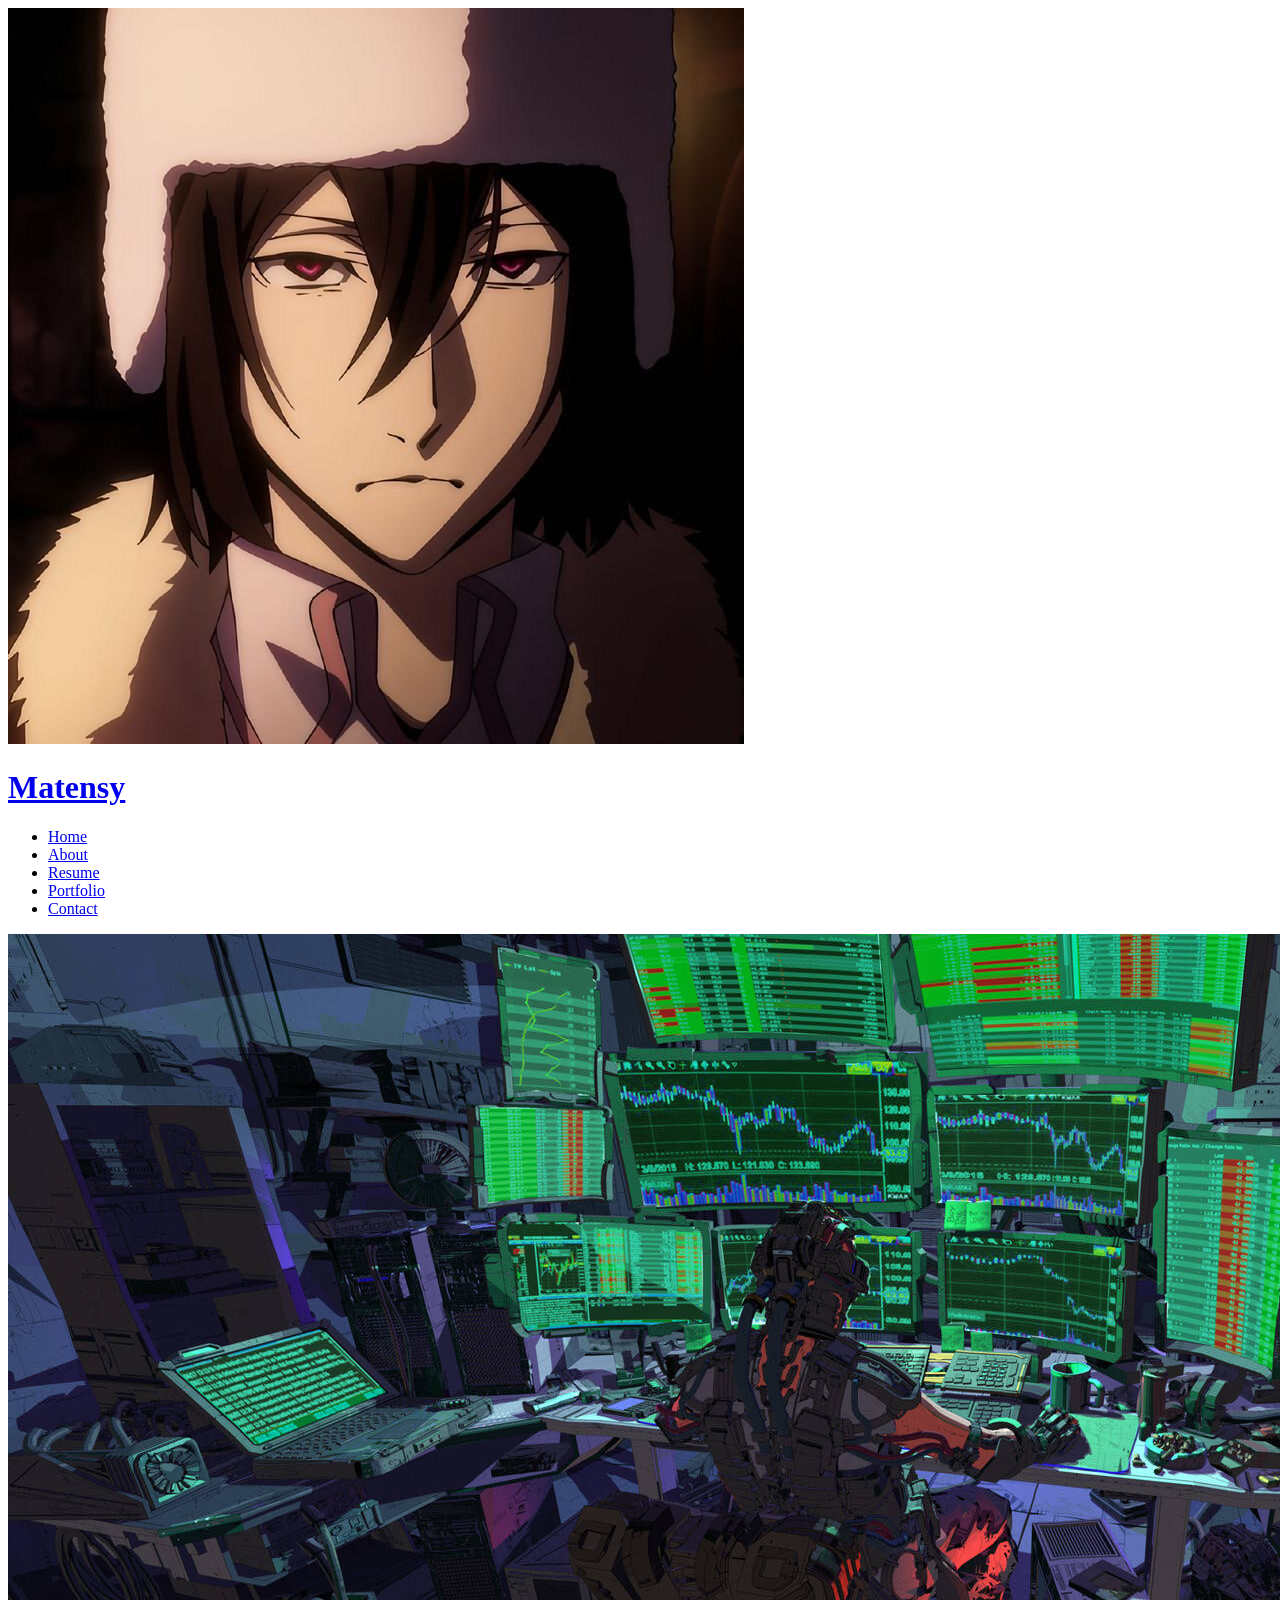
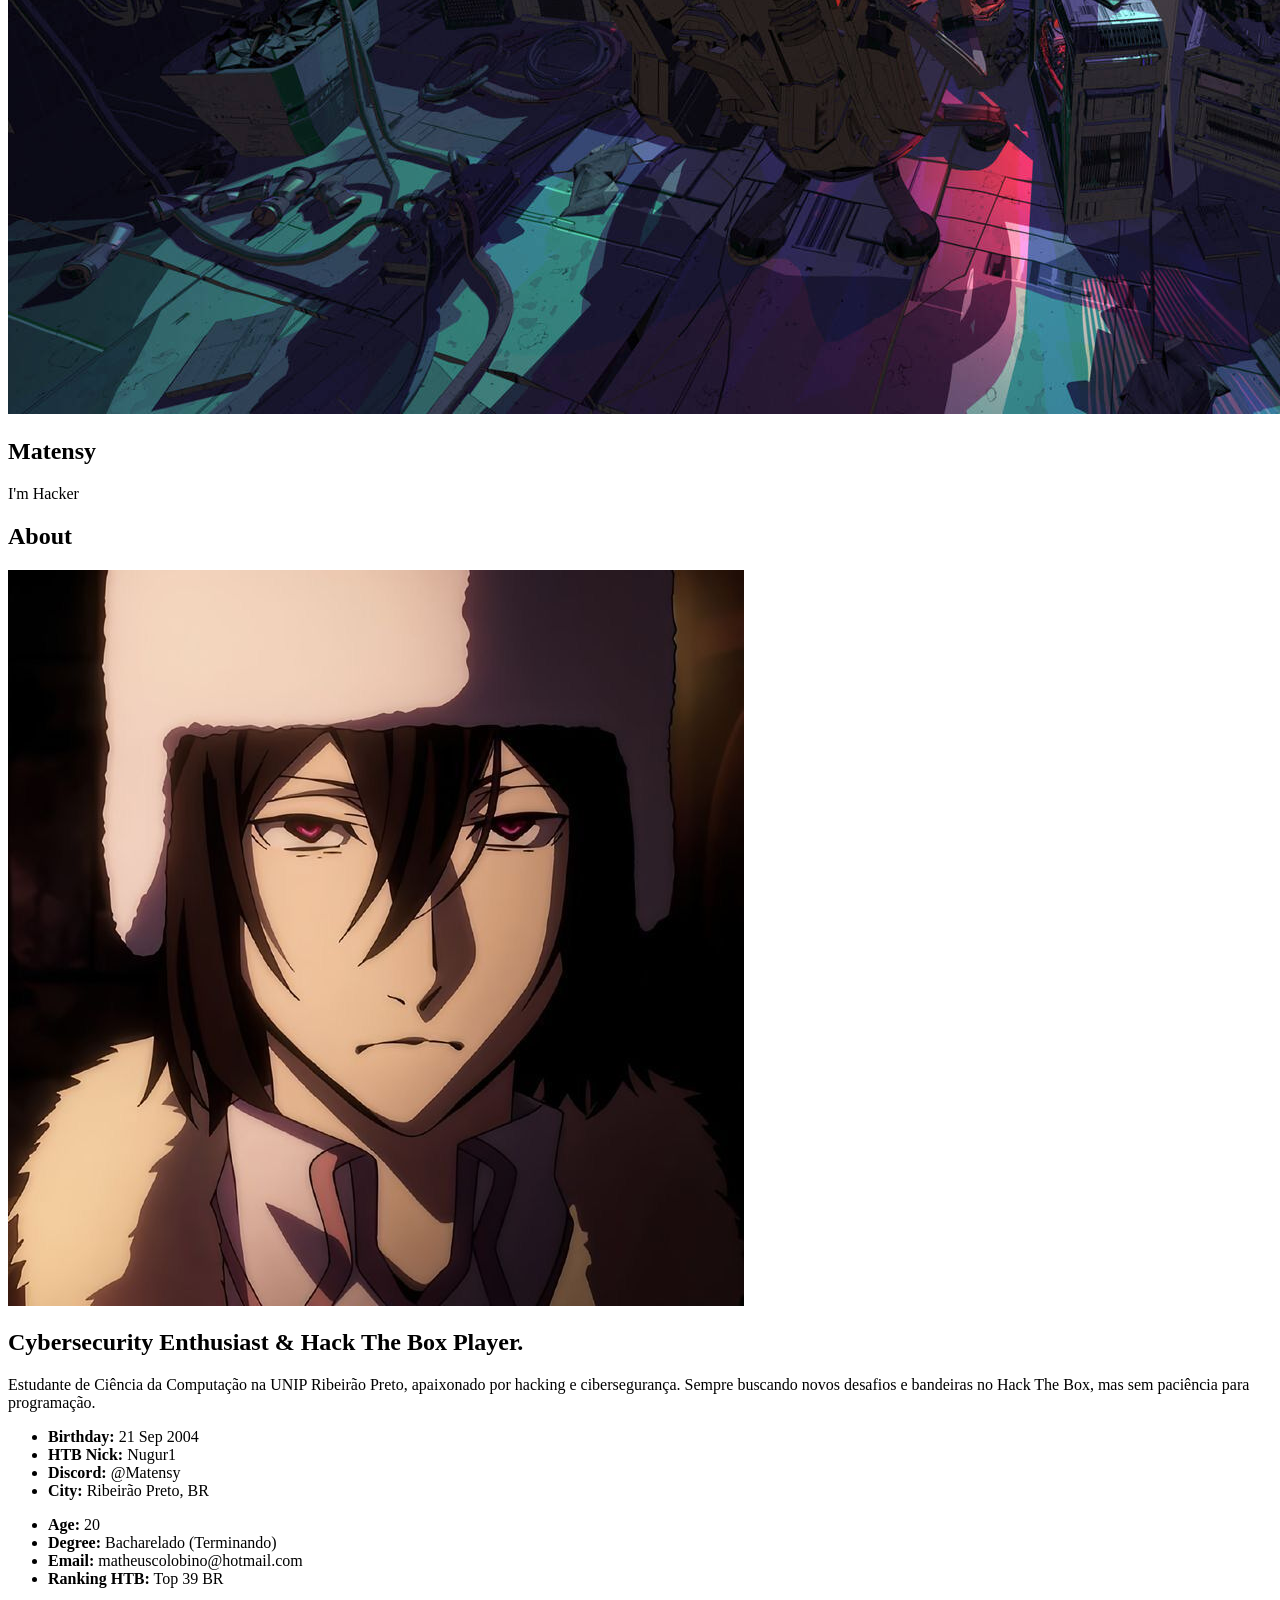
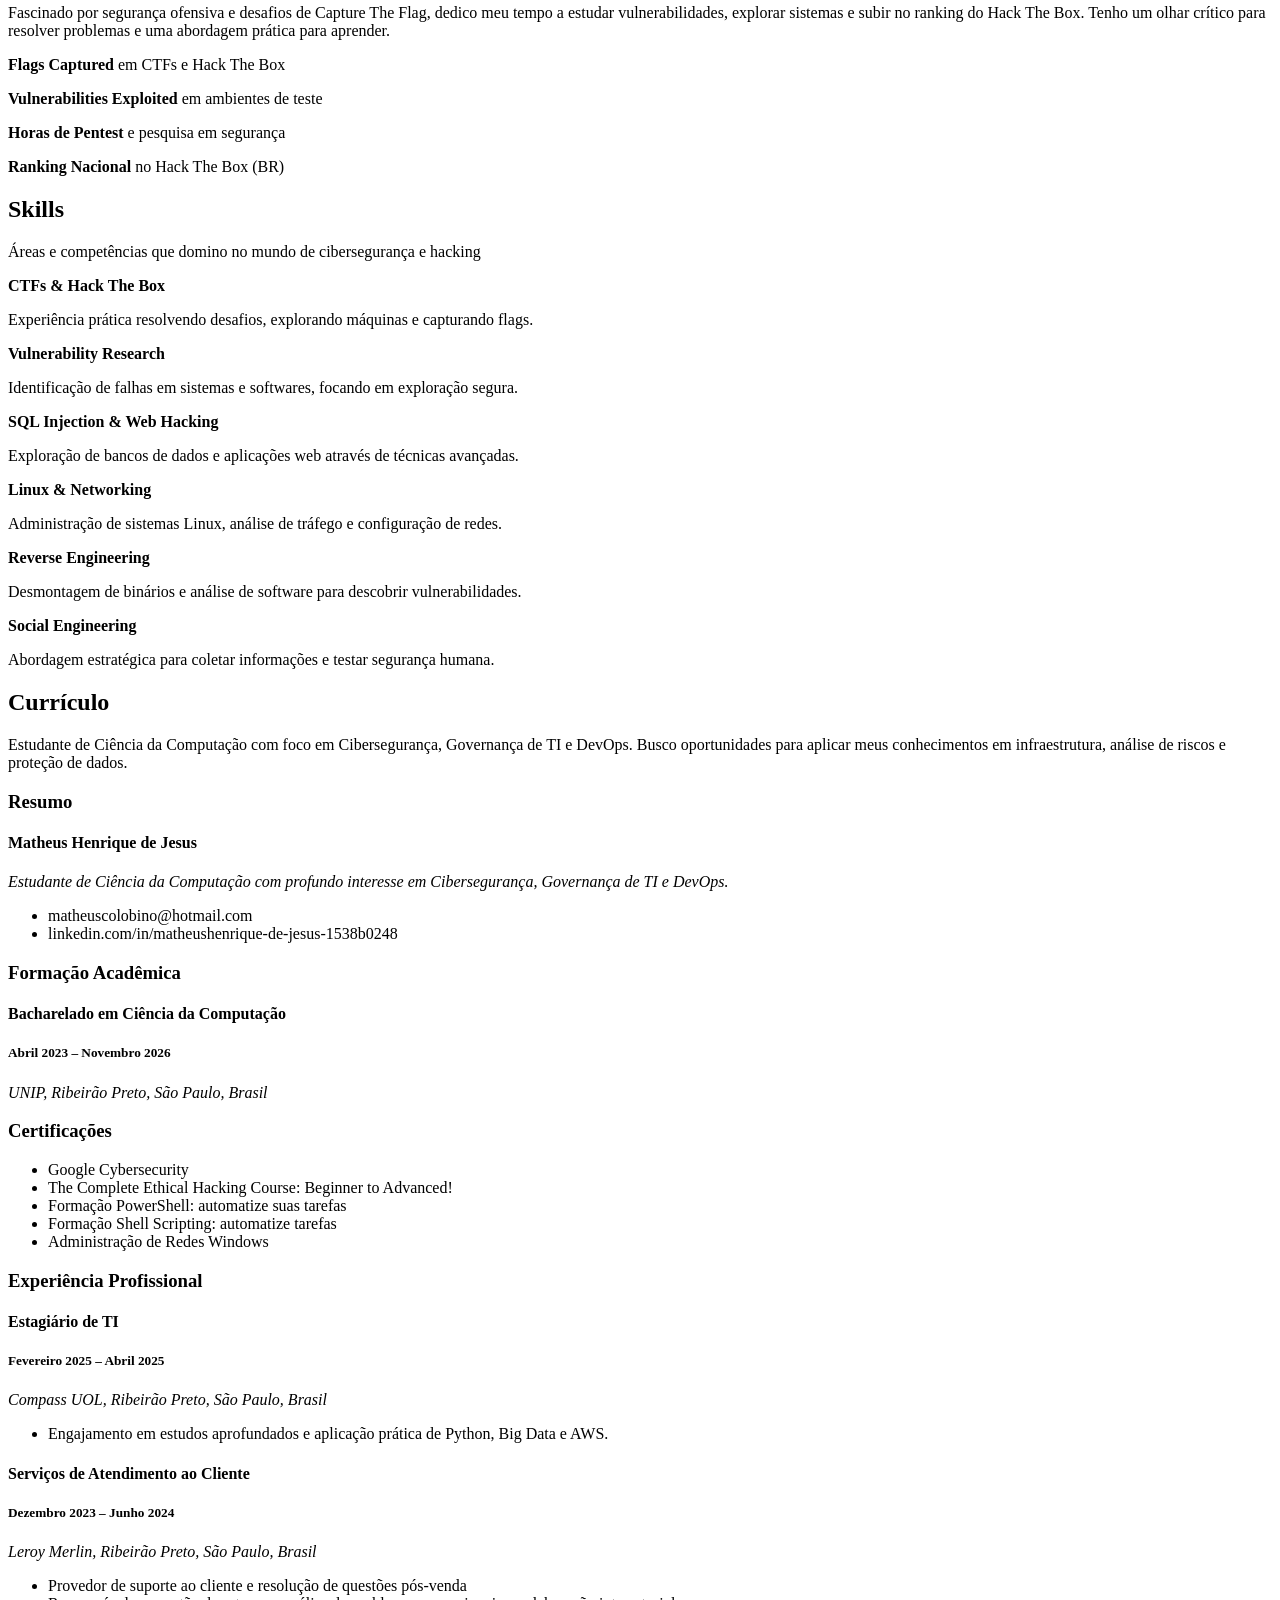
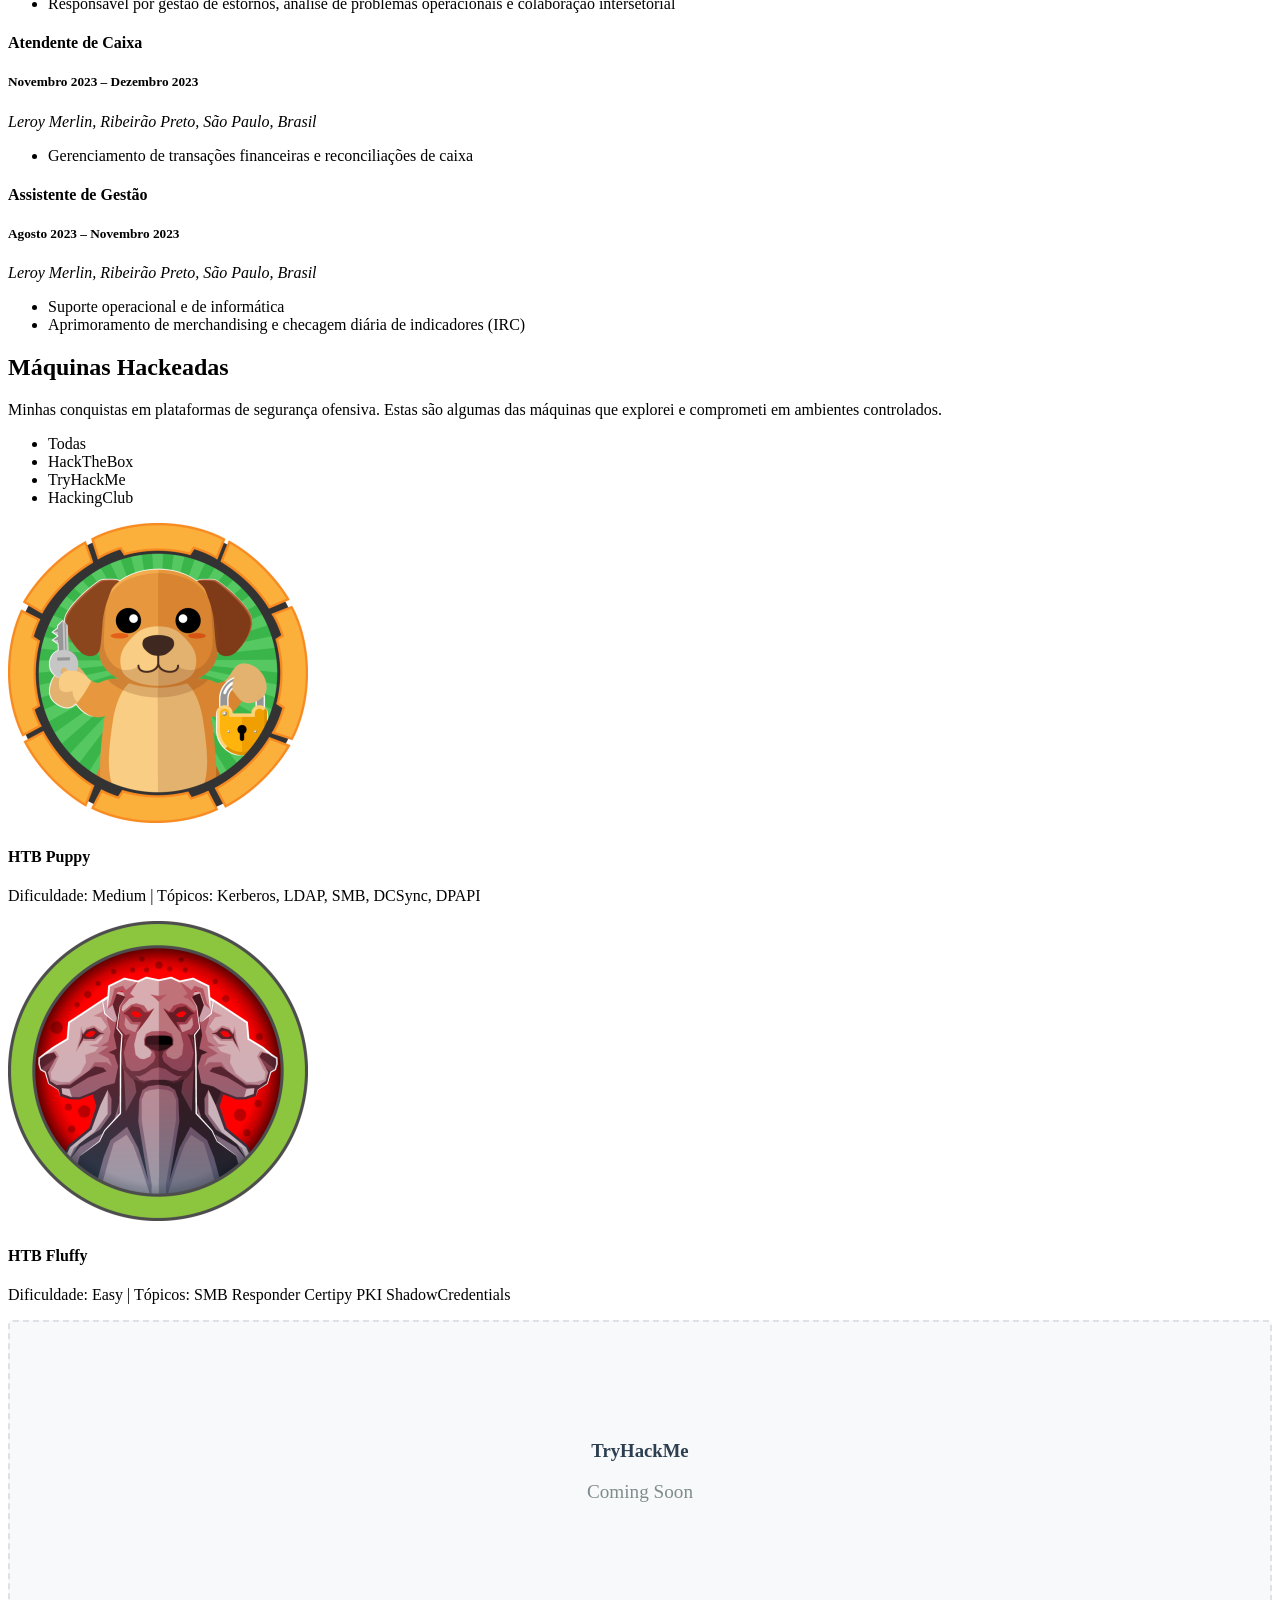
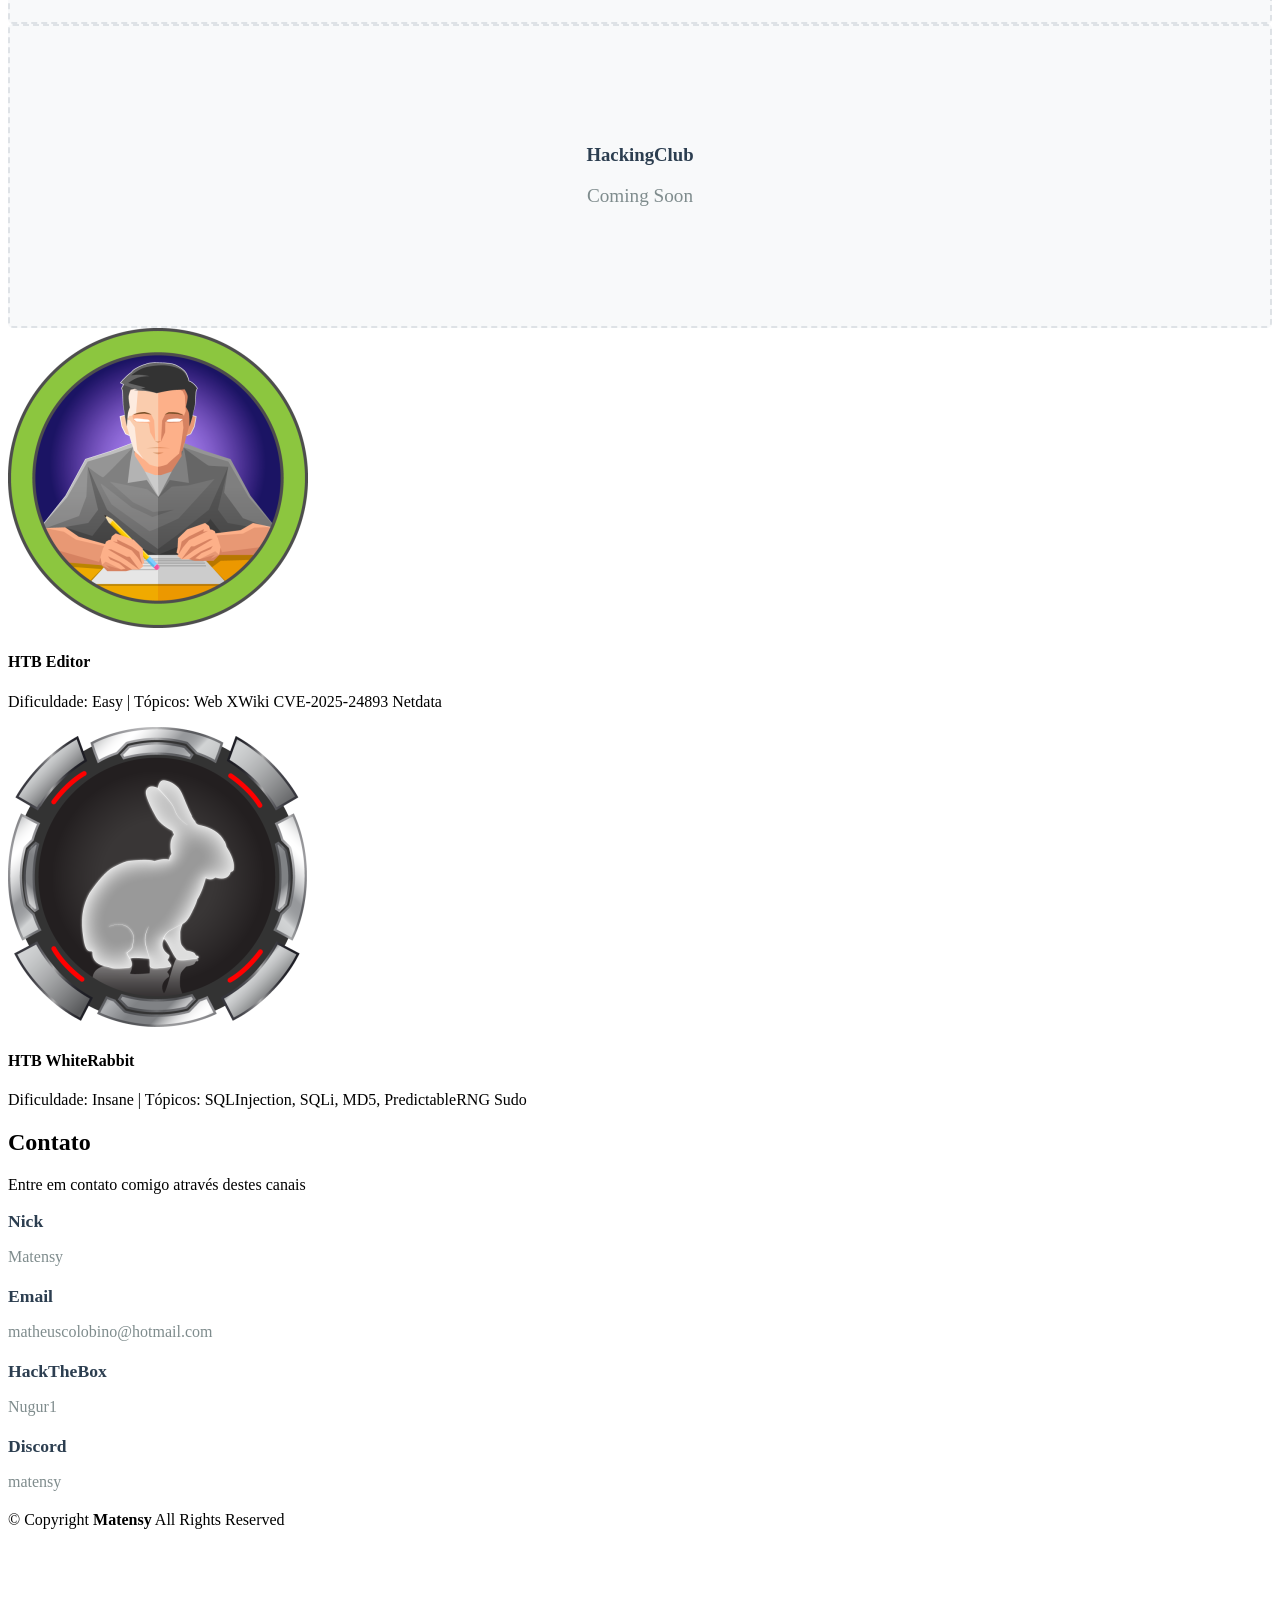
==== commit 5c8dfccc: "Update index.html" ====
--- a/index.html
+++ b/index.html
@@ -113,8 +113,8 @@
           <ul>
             <li><i class="bi bi-chevron-right"></i> <strong>Age:</strong> <span>20</span></li>
             <li><i class="bi bi-chevron-right"></i> <strong>Degree:</strong> <span>Bacharelado (Terminando)</span></li>
-            <li><i class="bi bi-chevron-right"></i> <strong>Email:</strong> <span>matheuscolobino@hotmail</span></li>
-            <li><i class="bi bi-chevron-right"></i> <strong>Ranking HTB:</strong> <span>Top 53 BR</span></li>
+            <li><i class="bi bi-chevron-right"></i> <strong>Email:</strong> <span>matheuscolobino@hotmail.com</span></li>
+            <li><i class="bi bi-chevron-right"></i> <strong>Ranking HTB:</strong> <span>Top 39 BR</span></li>
           </ul>
         </div>
       </div>
@@ -657,4 +657,4 @@
 
 </body>
 
-</html>+</html>
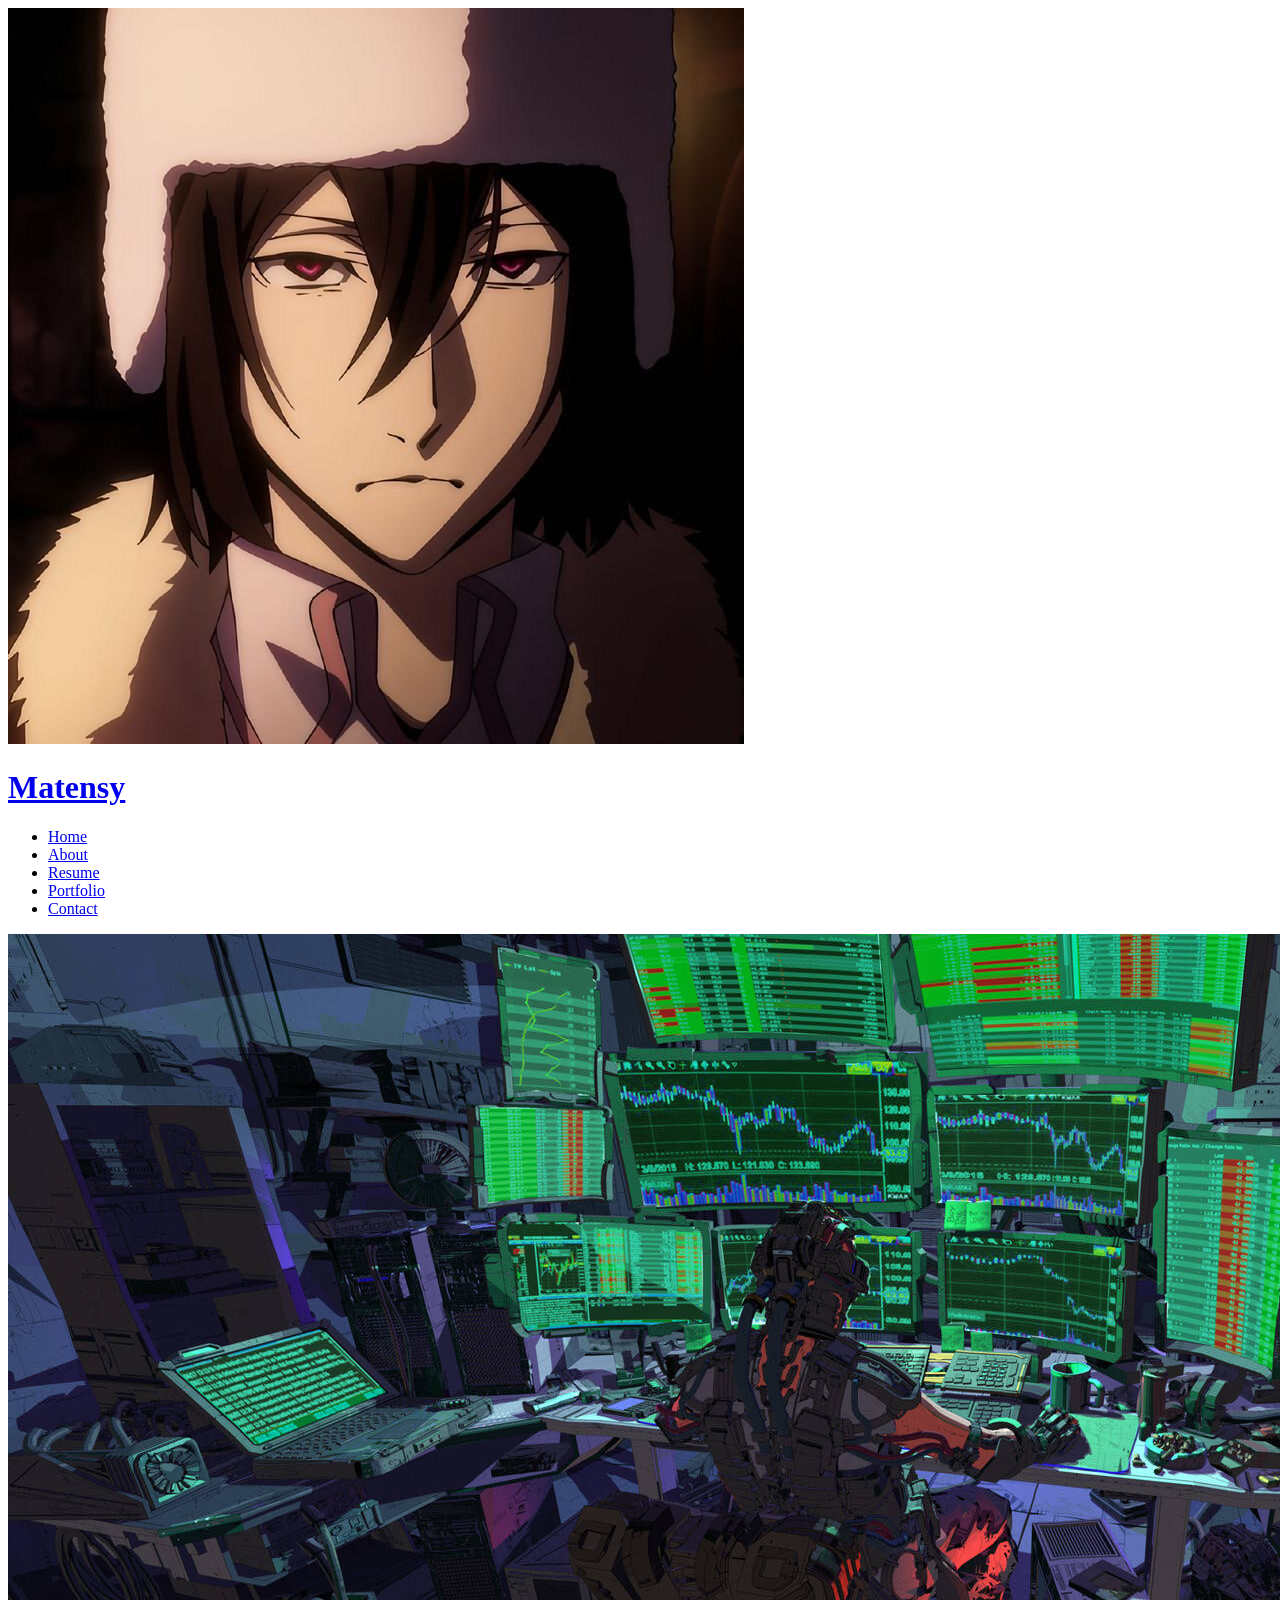
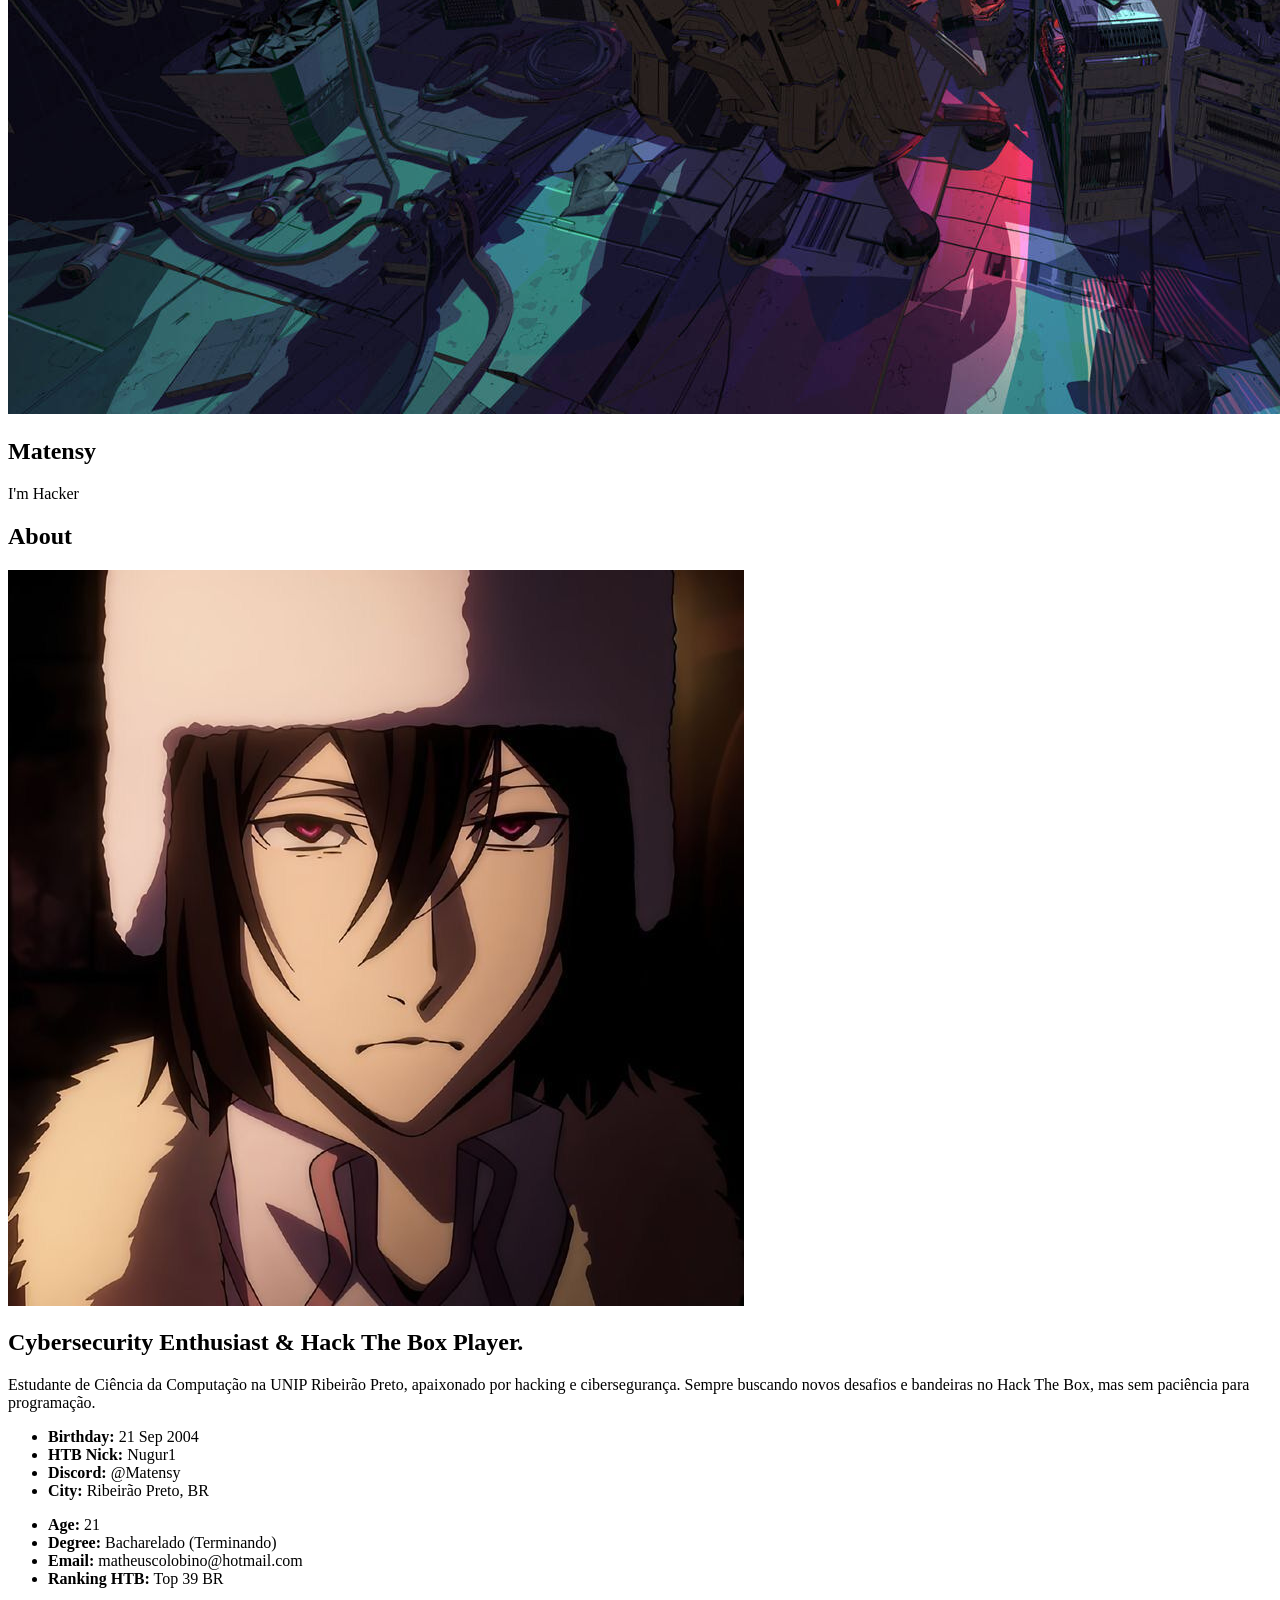
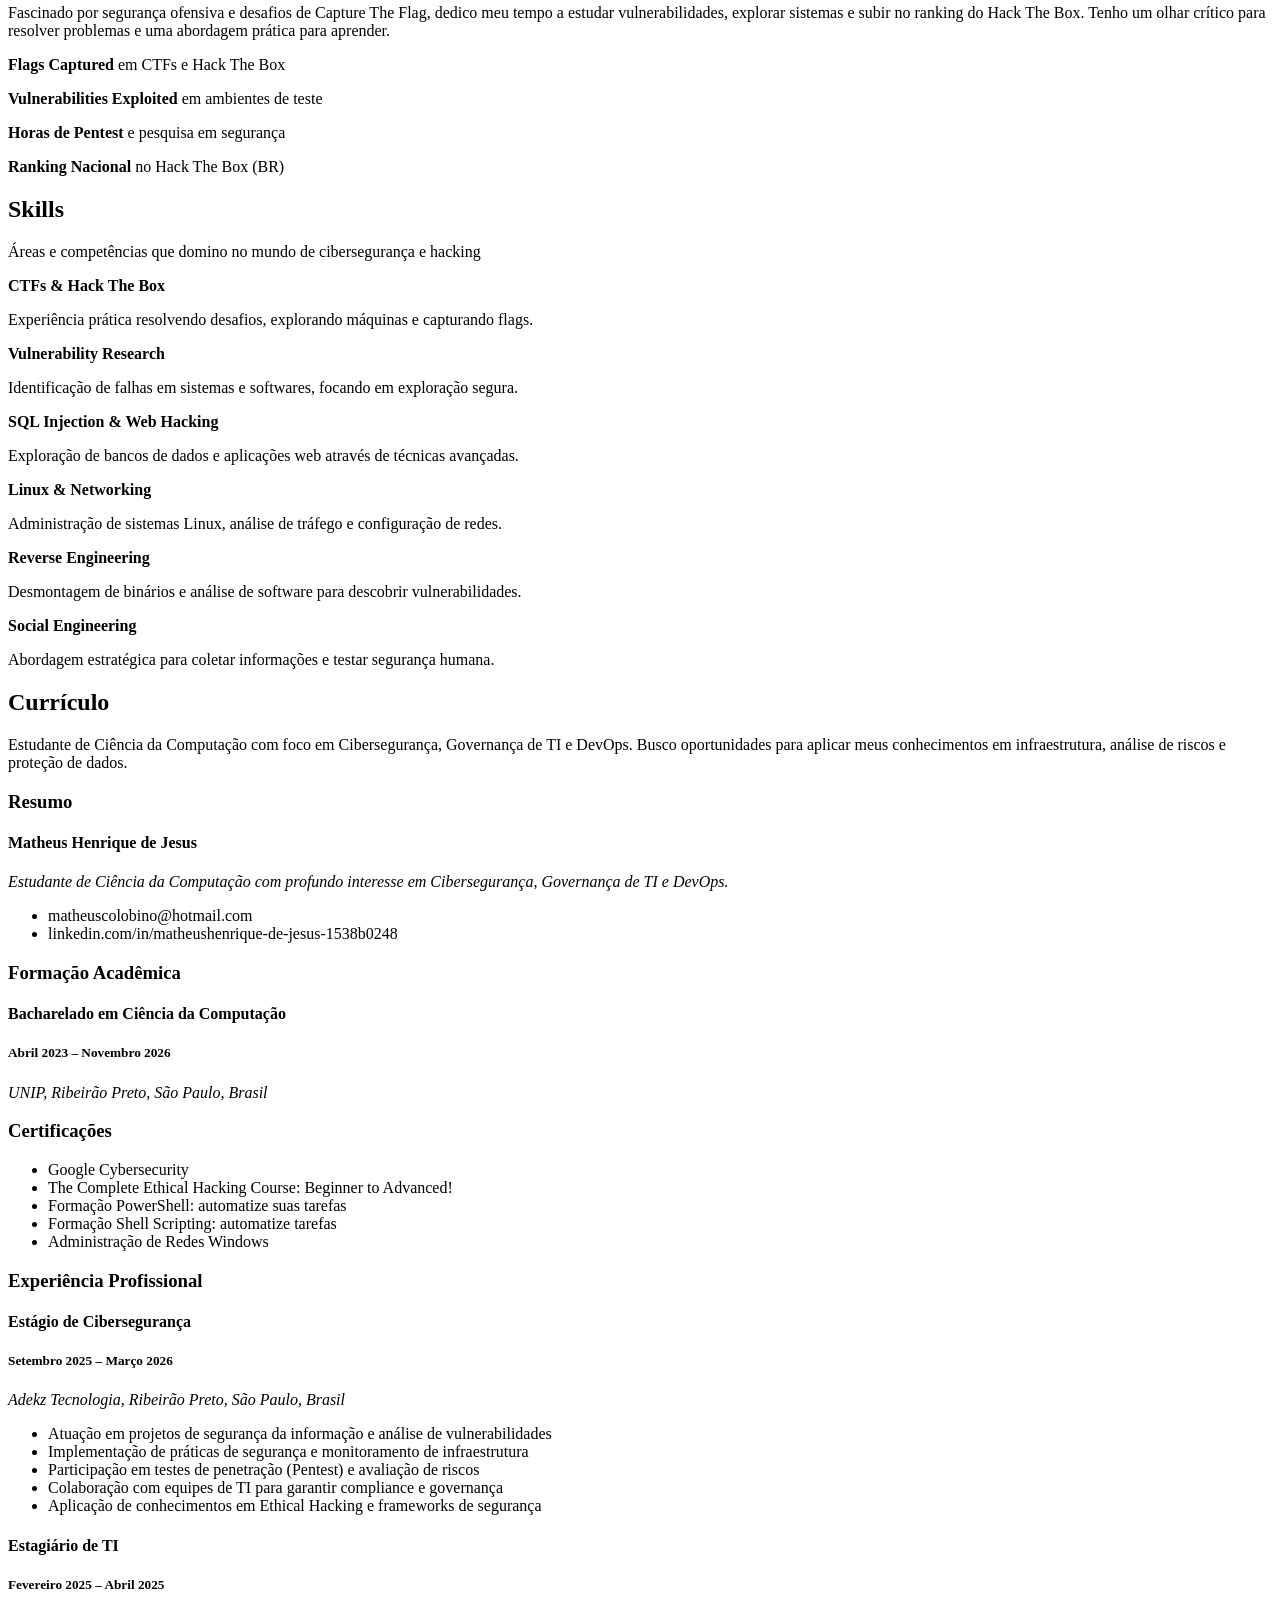
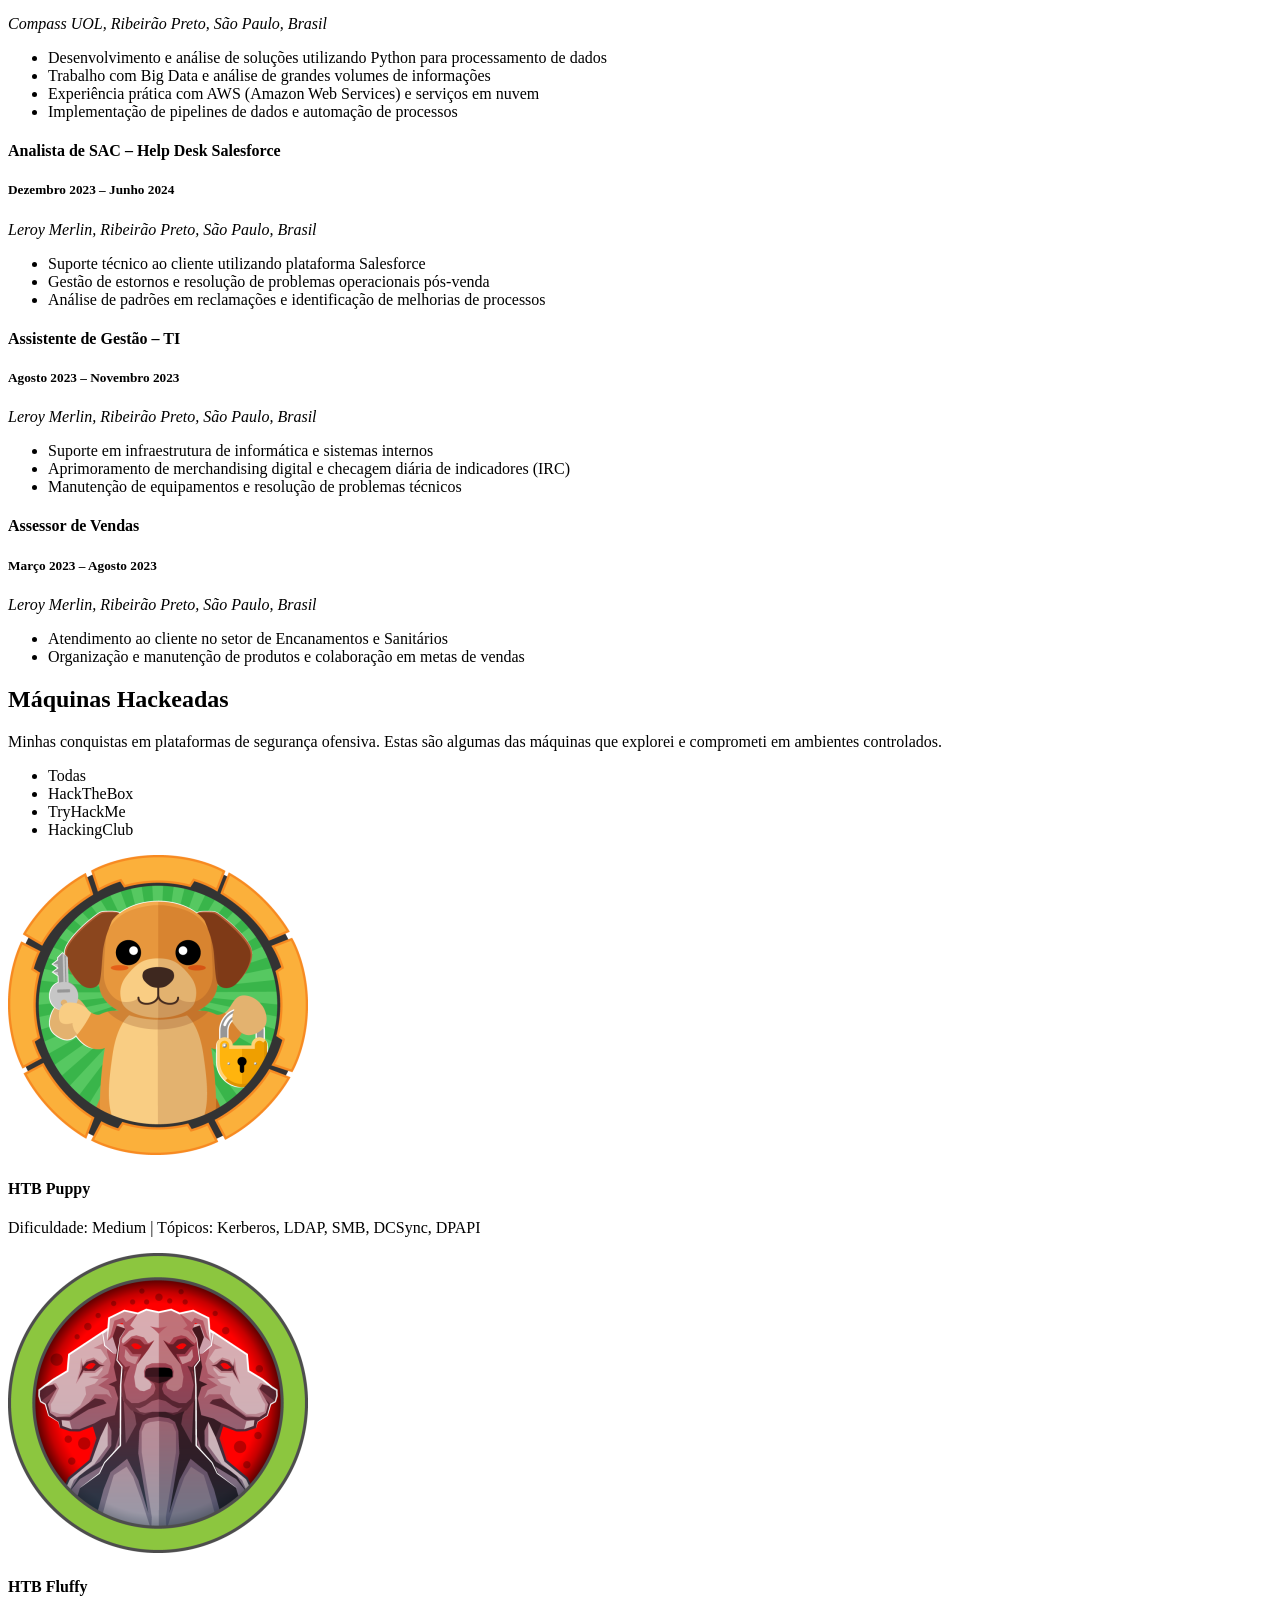
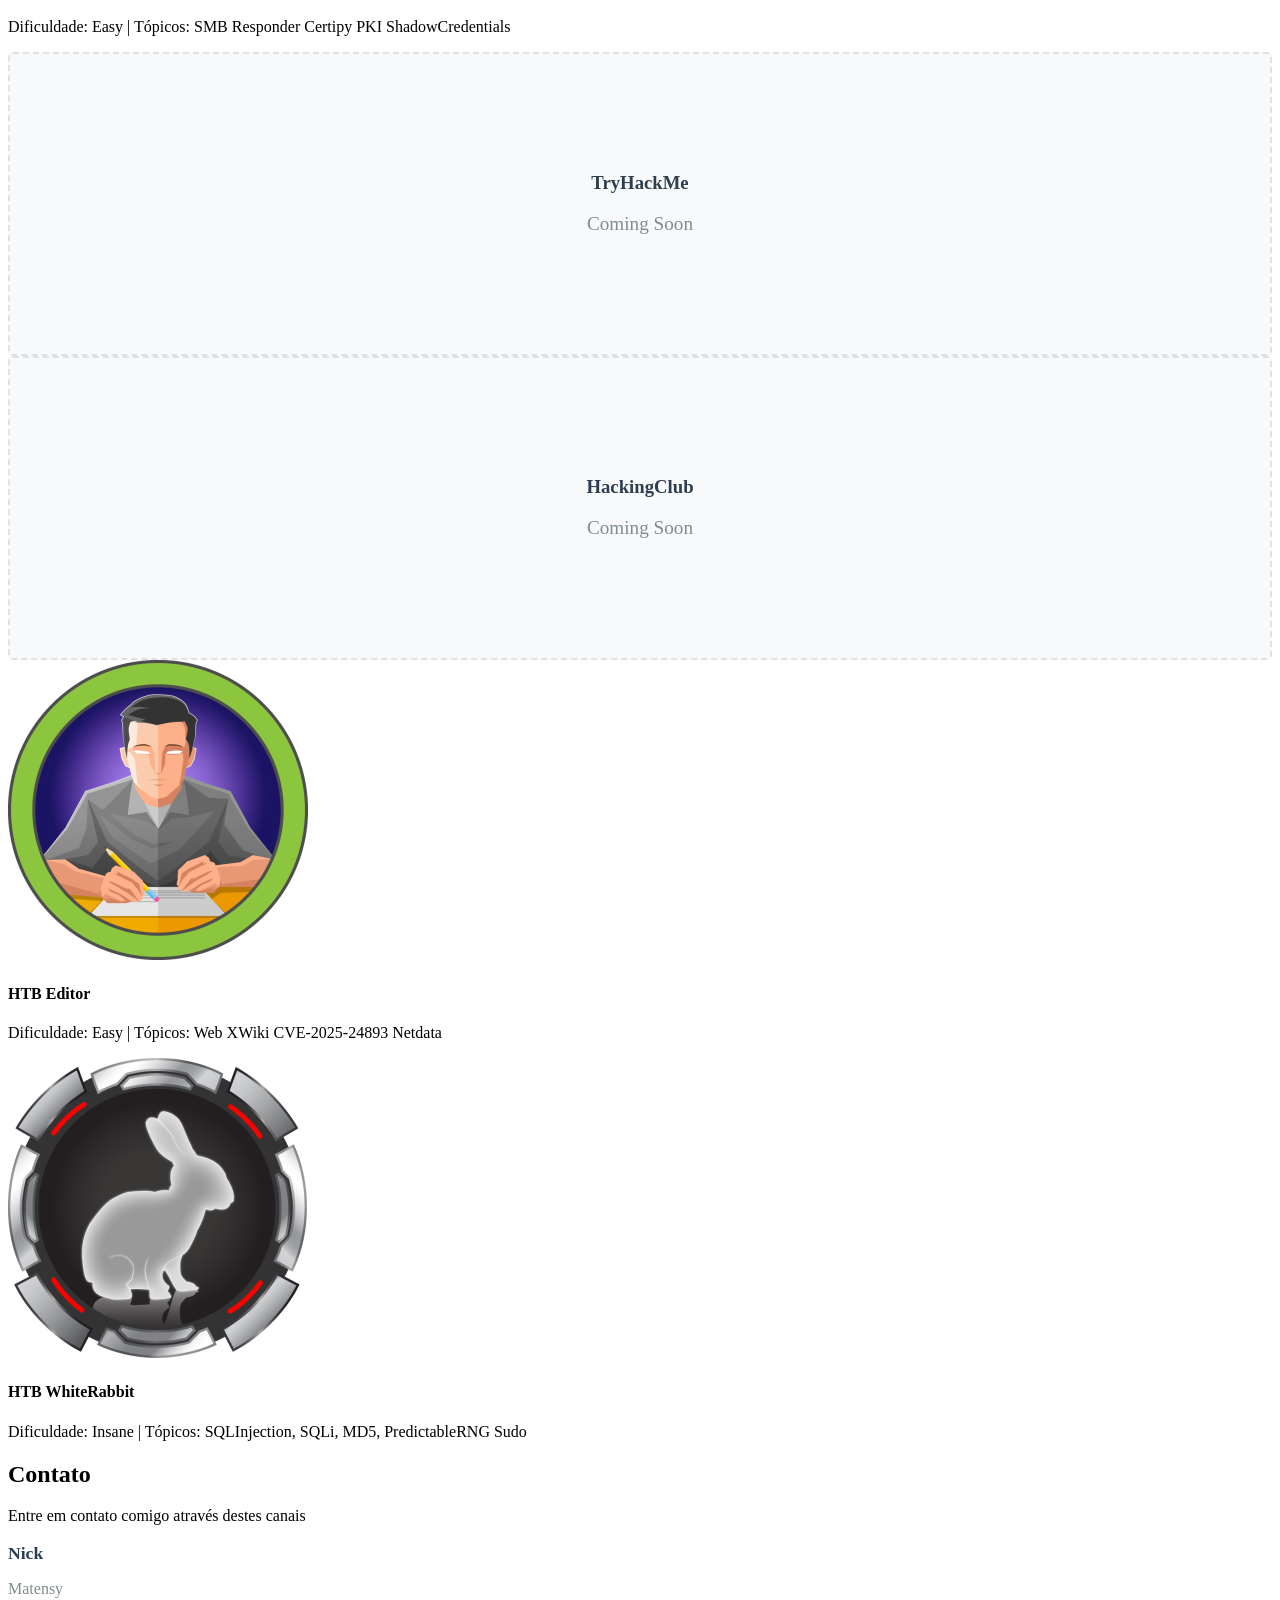
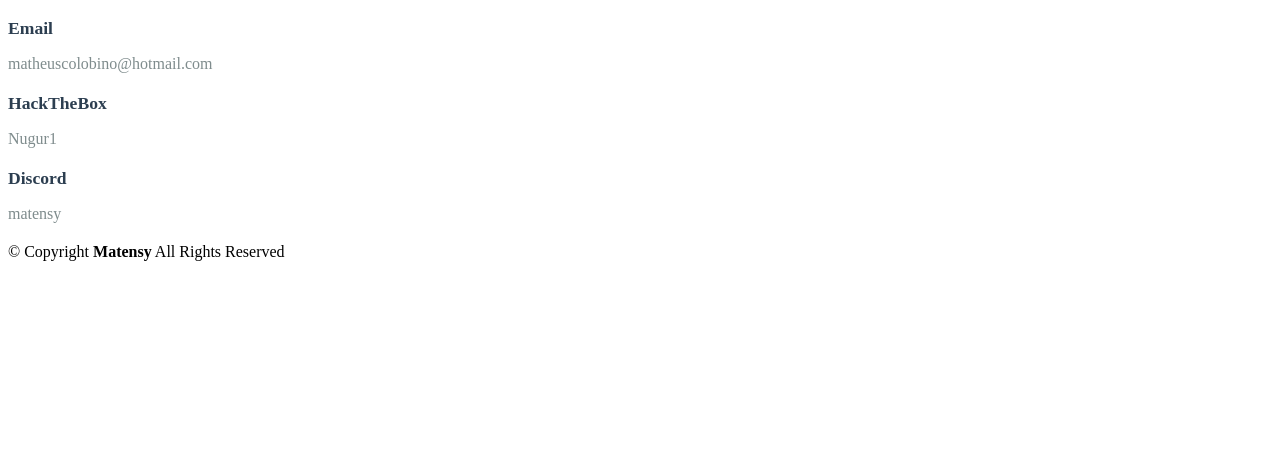
==== commit e867eef2: "Atualiza idade e experiências profissionais no currículo - Corrige idade de 20 para 21 anos - Adicio" ====
--- a/index.html
+++ b/index.html
@@ -111,7 +111,7 @@
         </div>
         <div class="col-lg-6">
           <ul>
-            <li><i class="bi bi-chevron-right"></i> <strong>Age:</strong> <span>20</span></li>
+            <li><i class="bi bi-chevron-right"></i> <strong>Age:</strong> <span>21</span></li>
             <li><i class="bi bi-chevron-right"></i> <strong>Degree:</strong> <span>Bacharelado (Terminando)</span></li>
             <li><i class="bi bi-chevron-right"></i> <strong>Email:</strong> <span>matheuscolobino@hotmail.com</span></li>
             <li><i class="bi bi-chevron-right"></i> <strong>Ranking HTB:</strong> <span>Top 39 BR</span></li>
@@ -166,7 +166,7 @@
       <div class="col-lg-3 col-md-6">
         <div class="stats-item">
           <i class="bi bi-trophy"></i>
-          <span data-purecounter-start="0" data-purecounter-end="53" data-purecounter-duration="1" class="purecounter"></span>
+          <span data-purecounter-start="0" data-purecounter-end="39" data-purecounter-duration="1" class="purecounter"></span>
           <p><strong>Ranking Nacional</strong> <span>no Hack The Box (BR)</span></p>
         </div>
       </div><!-- End Stats Item -->
@@ -284,40 +284,59 @@
         <h3 class="resume-title">Experiência Profissional</h3>
         
         <div class="resume-item">
+          <h4>Estágio de Cibersegurança</h4>
+          <h5>Setembro 2025 – Março 2026</h5>
+          <p><em>Adekz Tecnologia, Ribeirão Preto, São Paulo, Brasil</em></p>
+          <ul>
+            <li>Atuação em projetos de segurança da informação e análise de vulnerabilidades</li>
+            <li>Implementação de práticas de segurança e monitoramento de infraestrutura</li>
+            <li>Participação em testes de penetração (Pentest) e avaliação de riscos</li>
+            <li>Colaboração com equipes de TI para garantir compliance e governança</li>
+            <li>Aplicação de conhecimentos em Ethical Hacking e frameworks de segurança</li>
+          </ul>
+        </div><!-- End Resume Item -->
+
+        <div class="resume-item">
           <h4>Estagiário de TI</h4>
           <h5>Fevereiro 2025 – Abril 2025</h5>
           <p><em>Compass UOL, Ribeirão Preto, São Paulo, Brasil</em></p>
           <ul>
-            <li>Engajamento em estudos aprofundados e aplicação prática de Python, Big Data e AWS.</li>
+            <li>Desenvolvimento e análise de soluções utilizando Python para processamento de dados</li>
+            <li>Trabalho com Big Data e análise de grandes volumes de informações</li>
+            <li>Experiência prática com AWS (Amazon Web Services) e serviços em nuvem</li>
+            <li>Implementação de pipelines de dados e automação de processos</li>
           </ul>
         </div><!-- End Resume Item -->
 
         <div class="resume-item">
-          <h4>Serviços de Atendimento ao Cliente</h4>
+          <h4>Analista de SAC – Help Desk Salesforce</h4>
           <h5>Dezembro 2023 – Junho 2024</h5>
           <p><em>Leroy Merlin, Ribeirão Preto, São Paulo, Brasil</em></p>
           <ul>
-            <li>Provedor de suporte ao cliente e resolução de questões pós-venda</li>
-            <li>Responsável por gestão de estornos, análise de problemas operacionais e colaboração intersetorial</li>
+            <li>Suporte técnico ao cliente utilizando plataforma Salesforce</li>
+            <li>Gestão de estornos e resolução de problemas operacionais pós-venda</li>
+            <li>Análise de padrões em reclamações e identificação de melhorias de processos</li>
           </ul>
         </div><!-- End Resume Item -->
 
         <div class="resume-item">
-          <h4>Atendente de Caixa</h4>
-          <h5>Novembro 2023 – Dezembro 2023</h5>
-          <p><em>Leroy Merlin, Ribeirão Preto, São Paulo, Brasil</em></p>
-          <ul>
-            <li>Gerenciamento de transações financeiras e reconciliações de caixa</li>
-          </ul>
-        </div><!-- End Resume Item -->
-
-        <div class="resume-item">
-          <h4>Assistente de Gestão</h4>
+          <h4>Assistente de Gestão – TI</h4>
           <h5>Agosto 2023 – Novembro 2023</h5>
           <p><em>Leroy Merlin, Ribeirão Preto, São Paulo, Brasil</em></p>
           <ul>
-            <li>Suporte operacional e de informática</li>
-            <li>Aprimoramento de merchandising e checagem diária de indicadores (IRC)</li>
+            <li>Suporte em infraestrutura de informática e sistemas internos</li>
+            <li>Aprimoramento de merchandising digital e checagem diária de indicadores (IRC)</li>
+            <li>Manutenção de equipamentos e resolução de problemas técnicos</li>
+          </ul>
+        </div><!-- End Resume Item -->
+
+        <div class="resume-item">
+          <h4>Assessor de Vendas</h4>
+          <h5>Março 2023 – Agosto 2023</h5>
+          <p><em>Leroy Merlin, Ribeirão Preto, São Paulo, Brasil</em></p>
+          <ul>
+            <li>Atendimento ao cliente no setor de Encanamentos e Sanitários</li>
+            <li>Organização e manutenção de produtos e colaboração em metas de vendas</li>
           </ul>
         </div><!-- End Resume Item -->
 
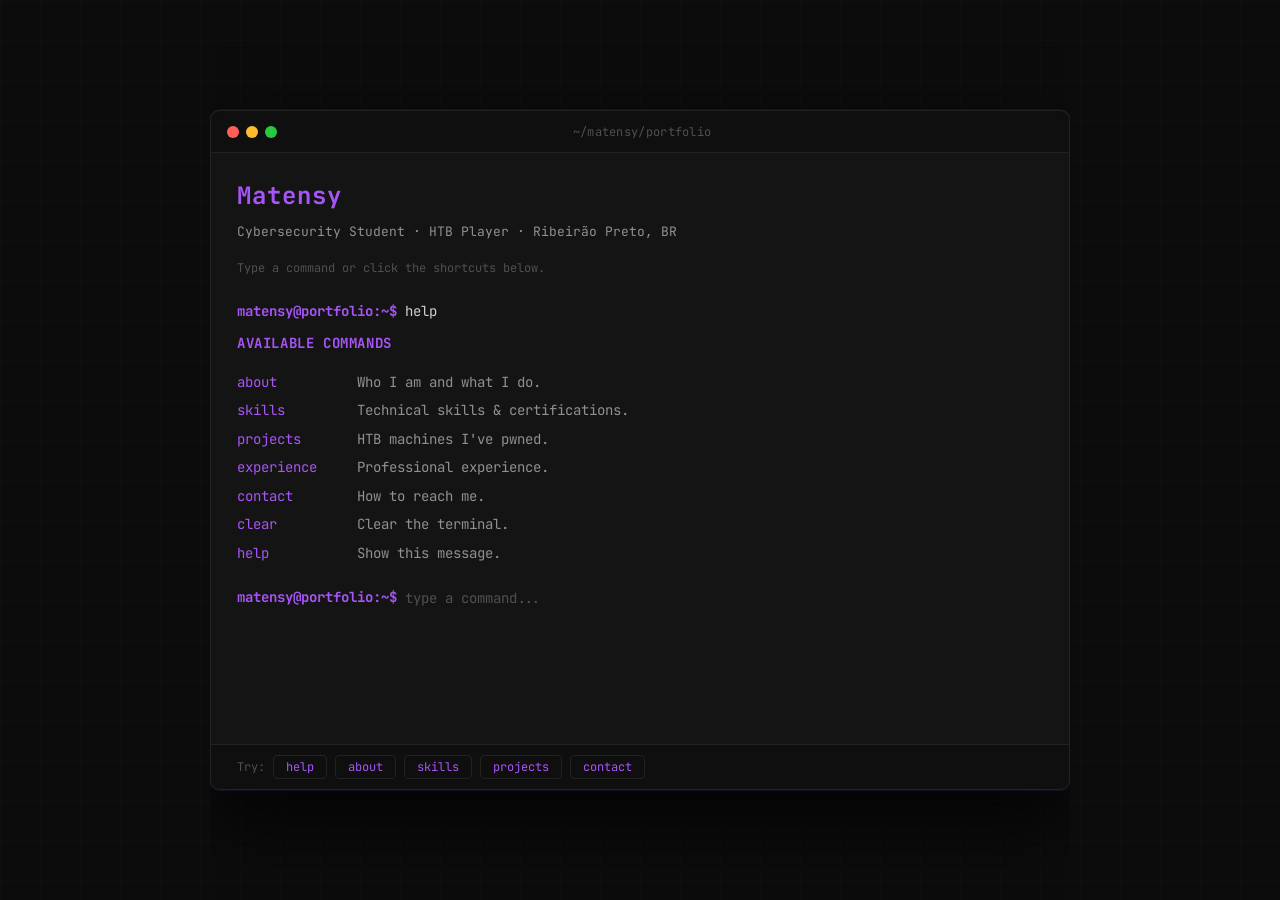
==== commit 267c8726: "Rebuild portfolio as interactive terminal UI Complete rewrite of index.html with a terminal/CLI aest" ====
--- a/index.html
+++ b/index.html
@@ -1,679 +1,671 @@
 <!DOCTYPE html>
-<html lang="en">
-
+<html lang="pt-BR">
 <head>
-  <meta charset="utf-8">
-  <meta content="width=device-width, initial-scale=1.0" name="viewport">
-  <title>Matensy-HTB</title>
-  <meta content="" name="description">
-  <meta content="" name="keywords">
-
-  <!-- Favicons -->
-  <link href="assets/img/favicon.png" rel="icon">
-  <link href="assets/img/apple-touch-icon.png" rel="apple-touch-icon">
-
-  <!-- Fonts -->
-  <link href="https://fonts.googleapis.com" rel="preconnect">
-  <link href="https://fonts.gstatic.com" rel="preconnect" crossorigin>
-  <link href="https://fonts.googleapis.com/css2?family=Roboto:ital,wght@0,100;0,300;0,400;0,500;0,700;0,900;1,100;1,300;1,400;1,500;1,700;1,900&family=Poppins:ital,wght@0,100;0,200;0,300;0,400;0,500;0,600;0,700;0,800;0,900;1,100;1,200;1,300;1,400;1,500;1,600;1,700;1,800;1,900&family=Raleway:ital,wght@0,100;0,200;0,300;0,400;0,500;0,600;0,700;0,800;0,900;1,100;1,200;1,300;1,400;1,500;1,600;1,700;1,800;1,900&display=swap" rel="stylesheet">
-
-  <!-- Vendor CSS Files -->
-  <link href="assets/vendor/bootstrap/css/bootstrap.min.css" rel="stylesheet">
-  <link href="assets/vendor/bootstrap-icons/bootstrap-icons.css" rel="stylesheet">
-  <link href="assets/vendor/aos/aos.css" rel="stylesheet">
-  <link href="assets/vendor/glightbox/css/glightbox.min.css" rel="stylesheet">
-  <link href="assets/vendor/swiper/swiper-bundle.min.css" rel="stylesheet">
-
-  <!-- Main CSS File -->
-  <link href="assets/css/main.css" rel="stylesheet">
-
- 
+  <meta charset="UTF-8">
+  <meta name="viewport" content="width=device-width, initial-scale=1.0">
+  <title>Matensy — Portfolio</title>
+  <meta name="description" content="Matensy — Cybersecurity Student & Hack The Box Player">
+  <link rel="icon" href="assets/img/favicon.png">
+  <link rel="apple-touch-icon" href="assets/img/apple-touch-icon.png">
+  <link href="https://fonts.googleapis.com/css2?family=JetBrains+Mono:ital,wght@0,300;0,400;0,500;0,700;1,400&display=swap" rel="stylesheet">
+
+  <style>
+    *, *::before, *::after { box-sizing: border-box; margin: 0; padding: 0; }
+
+    :root {
+      --bg:           #0c0c0c;
+      --surface:      #141414;
+      --header-bg:    #0f0f0f;
+      --border:       #222222;
+      --accent:       #a855f7;
+      --accent-soft:  rgba(168, 85, 247, 0.12);
+      --text:         #d0d0d0;
+      --text-dim:     #909090;
+      --text-muted:   #505050;
+      --green:        #4ade80;
+      --yellow:       #fbbf24;
+      --red:          #f87171;
+      --pink:         #e879f9;
+    }
+
+    html, body {
+      height: 100%;
+      background: var(--bg);
+      font-family: 'JetBrains Mono', 'Cascadia Code', 'Fira Code', 'Consolas', monospace;
+      color: var(--text);
+      display: flex;
+      align-items: center;
+      justify-content: center;
+      overflow: hidden;
+    }
+
+    /* ── Background grid ── */
+    body::before {
+      content: '';
+      position: fixed;
+      inset: 0;
+      background-image:
+        linear-gradient(rgba(168,85,247,0.03) 1px, transparent 1px),
+        linear-gradient(90deg, rgba(168,85,247,0.03) 1px, transparent 1px);
+      background-size: 40px 40px;
+      pointer-events: none;
+      z-index: 0;
+    }
+
+    /* ── Terminal Window ── */
+    .terminal {
+      position: relative;
+      z-index: 1;
+      width: min(860px, 100vw);
+      height: min(680px, 100vh);
+      background: var(--surface);
+      border: 1px solid var(--border);
+      border-radius: 10px;
+      display: flex;
+      flex-direction: column;
+      box-shadow:
+        0 0 0 1px rgba(168,85,247,0.1),
+        0 30px 80px rgba(0,0,0,0.8),
+        inset 0 1px 0 rgba(255,255,255,0.04);
+      overflow: hidden;
+    }
+
+    /* ── Title Bar ── */
+    .t-bar {
+      display: flex;
+      align-items: center;
+      height: 42px;
+      padding: 0 16px;
+      background: var(--header-bg);
+      border-bottom: 1px solid var(--border);
+      flex-shrink: 0;
+      user-select: none;
+    }
+
+    .t-dots { display: flex; gap: 7px; }
+    .t-dot  { width: 12px; height: 12px; border-radius: 50%; }
+    .t-dot.r { background: #ff5f57; }
+    .t-dot.y { background: #ffbd2e; }
+    .t-dot.g { background: #28c840; }
+
+    .t-title {
+      flex: 1;
+      text-align: center;
+      font-size: 12px;
+      color: var(--text-muted);
+      letter-spacing: 0.3px;
+    }
+
+    .t-bar-spacer { width: 46px; }
+
+    /* ── Scroll Body ── */
+    .t-body {
+      flex: 1;
+      overflow-y: auto;
+      padding: 22px 26px 8px;
+      font-size: 14px;
+      line-height: 1.75;
+      cursor: text;
+    }
+
+    .t-body::-webkit-scrollbar { width: 4px; }
+    .t-body::-webkit-scrollbar-track { background: transparent; }
+    .t-body::-webkit-scrollbar-thumb { background: var(--border); border-radius: 2px; }
+
+    /* ── Output Blocks ── */
+    .out-block {
+      margin-bottom: 20px;
+      animation: fadeIn 0.15s ease forwards;
+    }
+
+    @keyframes fadeIn {
+      from { opacity: 0; transform: translateY(4px); }
+      to   { opacity: 1; transform: translateY(0); }
+    }
+
+    .out-cmd-line {
+      display: flex;
+      align-items: baseline;
+      gap: 8px;
+      margin-bottom: 8px;
+    }
+
+    .out-ps1  { color: var(--accent); font-weight: 700; user-select: none; flex-shrink: 0; }
+    .out-cmd  { color: var(--text); }
+
+    /* ── Content Atoms ── */
+    .sec-title {
+      color: var(--accent);
+      font-size: 14px;
+      font-weight: 700;
+      letter-spacing: 0.6px;
+      text-transform: uppercase;
+      margin-bottom: 14px;
+    }
+
+    .kv-row { display: flex; margin-bottom: 4px; }
+    .kv-key { color: var(--accent); min-width: 120px; flex-shrink: 0; }
+    .kv-sep { color: var(--text-muted); margin-right: 8px; }
+    .kv-val { color: var(--text); }
+    .kv-val a { color: var(--accent); text-decoration: none; }
+    .kv-val a:hover { text-decoration: underline; }
+
+    .bio {
+      margin-top: 16px;
+      color: var(--text-dim);
+      font-size: 13px;
+      line-height: 1.9;
+      border-left: 2px solid var(--border);
+      padding-left: 14px;
+      max-width: 580px;
+    }
+
+    /* Help */
+    .help-row { display: flex; margin-bottom: 4px; }
+    .help-cmd  { color: var(--accent); min-width: 120px; flex-shrink: 0; }
+    .help-desc { color: var(--text-dim); }
+
+    /* Skills */
+    .skill-group { margin-bottom: 14px; }
+    .skill-group-title {
+      color: var(--text-muted);
+      font-size: 11px;
+      text-transform: uppercase;
+      letter-spacing: 1.2px;
+      margin-bottom: 6px;
+    }
+    .skill-entry { color: var(--text); margin-bottom: 3px; }
+    .skill-entry::before { content: '→ '; color: var(--accent); }
+
+    /* Projects */
+    .proj-item { margin-bottom: 14px; }
+    .proj-header { display: flex; align-items: baseline; gap: 10px; margin-bottom: 3px; }
+    .proj-name   { color: var(--accent); font-weight: 600; }
+    .diff-easy   { color: var(--green); font-size: 12px; }
+    .diff-medium { color: var(--yellow); font-size: 12px; }
+    .diff-hard   { color: var(--red); font-size: 12px; }
+    .diff-insane { color: var(--pink); font-size: 12px; }
+    .proj-topics { color: var(--text-muted); font-size: 12px; }
+
+    /* Experience */
+    .exp-item { margin-bottom: 16px; border-left: 2px solid var(--border); padding-left: 14px; }
+    .exp-role    { color: var(--accent); font-weight: 600; }
+    .exp-company { color: var(--text); }
+    .exp-period  { color: var(--text-muted); font-size: 12px; margin-bottom: 4px; }
+    .exp-bullet  { color: var(--text-dim); font-size: 13px; }
+    .exp-bullet::before { content: '· '; color: var(--accent); }
+
+    /* Error */
+    .err { color: var(--red); }
+
+    /* Welcome */
+    .welcome-name {
+      font-size: 24px;
+      font-weight: 700;
+      color: var(--accent);
+      margin-bottom: 4px;
+      letter-spacing: 1px;
+    }
+    .welcome-role  { color: var(--text-dim); font-size: 13px; margin-bottom: 14px; }
+    .welcome-hint  { color: var(--text-muted); font-size: 12px; }
+
+    /* ── Input Line ── */
+    .input-line {
+      display: flex;
+      align-items: center;
+      gap: 8px;
+      padding-bottom: 14px;
+    }
+
+    .in-ps1 {
+      color: var(--accent);
+      font-weight: 700;
+      flex-shrink: 0;
+      user-select: none;
+    }
+
+    #cmd-input {
+      flex: 1;
+      background: transparent;
+      border: none;
+      outline: none;
+      color: var(--text);
+      font-family: inherit;
+      font-size: 14px;
+      caret-color: var(--accent);
+    }
+
+    #cmd-input::placeholder { color: var(--text-muted); }
+
+    /* ── Footer ── */
+    .t-footer {
+      display: flex;
+      align-items: center;
+      gap: 8px;
+      padding: 10px 26px;
+      border-top: 1px solid var(--border);
+      background: var(--header-bg);
+      flex-shrink: 0;
+      flex-wrap: wrap;
+    }
+
+    .try-lbl { color: var(--text-muted); font-size: 12px; }
+
+    .q-btn {
+      background: transparent;
+      border: 1px solid var(--border);
+      color: var(--accent);
+      font-family: inherit;
+      font-size: 12px;
+      padding: 3px 12px;
+      border-radius: 4px;
+      cursor: pointer;
+      transition: background 0.1s, color 0.1s, border-color 0.1s;
+    }
+
+    .q-btn:hover {
+      background: var(--accent);
+      color: #000;
+      border-color: var(--accent);
+    }
+
+    /* ── Mobile ── */
+    @media (max-width: 640px) {
+      body { overflow: auto; align-items: flex-start; }
+      .terminal { width: 100vw; height: 100svh; border-radius: 0; border: none; }
+      .t-body { font-size: 13px; padding: 14px 16px 8px; }
+      .kv-key  { min-width: 90px; }
+      .help-cmd { min-width: 90px; }
+      .welcome-name { font-size: 20px; }
+    }
+  </style>
 </head>
-
-<body class="index-page">
-
-  <header id="header" class="header dark-background d-flex flex-column">
-    <i class="header-toggle d-xl-none bi bi-list"></i>
-
-    <div class="profile-img">
-      <img src="assets/img/my-profile-img.jpg" alt="" class="img-fluid rounded-circle">
+<body>
+
+<div class="terminal">
+
+  <!-- Title Bar -->
+  <div class="t-bar">
+    <div class="t-dots">
+      <span class="t-dot r"></span>
+      <span class="t-dot y"></span>
+      <span class="t-dot g"></span>
     </div>
-
-    <a href="index.html" class="logo d-flex align-items-center justify-content-center">
-      <!-- Uncomment the line below if you also wish to use an image logo -->
-      <!-- <img src="assets/img/logo.png" alt=""> -->
-      <h1 class="sitename">Matensy</h1>
-    </a>
-
-    <div class="social-links text-center">
-        <a href="matensy" class="discord"><i class="bi bi-discord"></i></a>
-        <a href="https://www.linkedin.com/in/matheus-henrique-de-jesus-1538b0248/" class="linkedin"><i class="bi bi-linkedin"></i></a>
-        <a href="https://app.hackthebox.com/users/1645631" class="hackthebox"><i class="bi bi-terminal"></i></a>
-    </div>
-
-
-    <nav id="navmenu" class="navmenu">
-      <ul>
-        <li><a href="#hero" class="active"><i class="bi bi-house navicon"></i>Home</a></li>
-        <li><a href="#about"><i class="bi bi-person navicon"></i> About</a></li>
-        <li><a href="#resume"><i class="bi bi-file-earmark-text navicon"></i> Resume</a></li>
-        <li><a href="#portfolio"><i class="bi bi-images navicon"></i> Portfolio</a></li>
-        </li>
-        <li><a href="#contact"><i class="bi bi-envelope navicon"></i> Contact</a></li>
-      </ul>
-    </nav>
-
-  </header>
-
-  <main class="main">
-
-    <!-- Hero Section -->
-    <section id="hero" class="hero section dark-background">
-
-      <img src="assets/img/hero-bg.jpg" alt="" data-aos="fade-in" class="">
-
-      <div class="container" data-aos="fade-up" data-aos-delay="100">
-        <h2>Matensy</h2>
-        <p>I'm <span class="typed" data-typed-items="Hacker, Competitive, Gamer, DevSecOps">Hacker</span><span class="typed-cursor typed-cursor--blink" aria-hidden="true"></span><span class="typed-cursor typed-cursor--blink" aria-hidden="true"></span></p>
-      </div>
-
-    </section><!-- /Hero Section -->
-
-    <!-- About Section -->
-    <section id="about" class="about section">
-
-      <!-- Section Title -->
-      <div class="container section-title" data-aos="fade-up">
-        <h2>About</h2>
-        <p></p>
-      </div><!-- End Section Title -->
-
-      <div class="container" data-aos="fade-up" data-aos-delay="100">
-
-  <div class="row gy-4 justify-content-center">
-    <div class="col-lg-4">
-      <img src="assets/img/my-profile-img.jpg" class="img-fluid" alt="">
-    </div>
-    <div class="col-lg-8 content">
-      <h2>Cybersecurity Enthusiast &amp; Hack The Box Player.</h2>
-      <p class="fst-italic py-3">
-        Estudante de Ciência da Computação na UNIP Ribeirão Preto, apaixonado por hacking e cibersegurança. 
-        Sempre buscando novos desafios e bandeiras no Hack The Box, mas sem paciência para programação.
-      </p>
-      <div class="row">
-        <div class="col-lg-6">
-          <ul>
-            <li><i class="bi bi-chevron-right"></i> <strong>Birthday:</strong> <span>21 Sep 2004</span></li>
-            <li><i class="bi bi-chevron-right"></i> <strong>HTB Nick:</strong> <span>Nugur1</span></li>
-            <li><i class="bi bi-chevron-right"></i> <strong>Discord:</strong> <span>@Matensy</span></li>
-            <li><i class="bi bi-chevron-right"></i> <strong>City:</strong> <span>Ribeirão Preto, BR</span></li>
-          </ul>
-        </div>
-        <div class="col-lg-6">
-          <ul>
-            <li><i class="bi bi-chevron-right"></i> <strong>Age:</strong> <span>21</span></li>
-            <li><i class="bi bi-chevron-right"></i> <strong>Degree:</strong> <span>Bacharelado (Terminando)</span></li>
-            <li><i class="bi bi-chevron-right"></i> <strong>Email:</strong> <span>matheuscolobino@hotmail.com</span></li>
-            <li><i class="bi bi-chevron-right"></i> <strong>Ranking HTB:</strong> <span>Top 39 BR</span></li>
-          </ul>
-        </div>
-      </div>
-      <p class="py-3">
-        Fascinado por segurança ofensiva e desafios de Capture The Flag, dedico meu tempo a estudar vulnerabilidades, 
-        explorar sistemas e subir no ranking do Hack The Box. Tenho um olhar crítico para resolver problemas e uma abordagem prática para aprender.
-      </p>
+    <div class="t-title">~/matensy/portfolio</div>
+    <div class="t-bar-spacer"></div>
+  </div>
+
+  <!-- Scroll Body -->
+  <div class="t-body" id="t-body" onclick="focusInput()">
+    <div id="output"></div>
+    <div class="input-line">
+      <span class="in-ps1">matensy@portfolio:~$</span>
+      <input
+        id="cmd-input"
+        type="text"
+        autocomplete="off"
+        autocorrect="off"
+        autocapitalize="none"
+        spellcheck="false"
+        placeholder="type a command..."
+      >
     </div>
   </div>
 
+  <!-- Footer Buttons -->
+  <div class="t-footer">
+    <span class="try-lbl">Try:</span>
+    <button class="q-btn" onclick="runCommand('help')">help</button>
+    <button class="q-btn" onclick="runCommand('about')">about</button>
+    <button class="q-btn" onclick="runCommand('skills')">skills</button>
+    <button class="q-btn" onclick="runCommand('projects')">projects</button>
+    <button class="q-btn" onclick="runCommand('contact')">contact</button>
+  </div>
+
 </div>
 
-
-      </div>
-
-    </section><!-- /About Section -->
-
-   <!-- Stats Section -->
-<section id="stats" class="stats section">
-
-  <div class="container" data-aos="fade-up" data-aos-delay="100">
-
-    <div class="row gy-4">
-
-      <div class="col-lg-3 col-md-6">
-        <div class="stats-item">
-          <i class="bi bi-flag"></i>
-          <span data-purecounter-start="0" data-purecounter-end="15" data-purecounter-duration="1" class="purecounter"></span>
-          <p><strong>Flags Captured</strong> <span>em CTFs e Hack The Box</span></p>
-        </div>
-      </div><!-- End Stats Item -->
-
-      <div class="col-lg-3 col-md-6">
-        <div class="stats-item">
-          <i class="bi bi-bug"></i>
-          <span data-purecounter-start="0" data-purecounter-end="50" data-purecounter-duration="1" class="purecounter"></span>
-          <p><strong>Vulnerabilities Exploited</strong> <span>em ambientes de teste</span></p>
-        </div>
-      </div><!-- End Stats Item -->
-
-      <div class="col-lg-3 col-md-6">
-        <div class="stats-item">
-          <i class="bi bi-clock-history"></i>
-          <span data-purecounter-start="0" data-purecounter-end="500" data-purecounter-duration="1" class="purecounter"></span>
-          <p><strong>Horas de Pentest</strong> <span>e pesquisa em segurança</span></p>
-        </div>
-      </div><!-- End Stats Item -->
-
-      <div class="col-lg-3 col-md-6">
-        <div class="stats-item">
-          <i class="bi bi-trophy"></i>
-          <span data-purecounter-start="0" data-purecounter-end="39" data-purecounter-duration="1" class="purecounter"></span>
-          <p><strong>Ranking Nacional</strong> <span>no Hack The Box (BR)</span></p>
-        </div>
-      </div><!-- End Stats Item -->
-
-    </div>
-
-  </div>
-
-</section><!-- /Stats Section -->
-
-    <!-- Skills Section -->
-<section id="skills" class="skills section light-background">
-
-  <!-- Section Title -->
-  <div class="container section-title" data-aos="fade-up">
-    <h2>Skills</h2>
-    <p>Áreas e competências que domino no mundo de cibersegurança e hacking</p>
-  </div><!-- End Section Title -->
-
-  <div class="container" data-aos="fade-up" data-aos-delay="100">
-
-    <div class="row skills-content skills-animation">
-
-      <div class="col-lg-6">
-
-        <div class="skill-item">
-          <span class="skill"><strong>CTFs & Hack The Box</strong></span>
-          <p>Experiência prática resolvendo desafios, explorando máquinas e capturando flags.</p>
-        </div><!-- End Skill Item -->
-
-        <div class="skill-item">
-          <span class="skill"><strong>Vulnerability Research</strong></span>
-          <p>Identificação de falhas em sistemas e softwares, focando em exploração segura.</p>
-        </div><!-- End Skill Item -->
-
-        <div class="skill-item">
-          <span class="skill"><strong>SQL Injection & Web Hacking</strong></span>
-          <p>Exploração de bancos de dados e aplicações web através de técnicas avançadas.</p>
-        </div><!-- End Skill Item -->
-
-      </div>
-
-      <div class="col-lg-6">
-
-        <div class="skill-item">
-          <span class="skill"><strong>Linux & Networking</strong></span>
-          <p>Administração de sistemas Linux, análise de tráfego e configuração de redes.</p>
-        </div><!-- End Skill Item -->
-
-        <div class="skill-item">
-          <span class="skill"><strong>Reverse Engineering</strong></span>
-          <p>Desmontagem de binários e análise de software para descobrir vulnerabilidades.</p>
-        </div><!-- End Skill Item -->
-
-        <div class="skill-item">
-          <span class="skill"><strong>Social Engineering</strong></span>
-          <p>Abordagem estratégica para coletar informações e testar segurança humana.</p>
-        </div><!-- End Skill Item -->
-
-      </div>
-
-    </div>
-
-  </div>
-
-</section><!-- /Skills Section -->
-
-
-    <!-- Resume Section -->
-<section id="resume" class="resume section">
-
-  <!-- Section Title -->
-  <div class="container section-title" data-aos="fade-up">
-    <h2>Currículo</h2>
-    <p>Estudante de Ciência da Computação com foco em Cibersegurança, Governança de TI e DevOps. Busco oportunidades para aplicar meus conhecimentos em infraestrutura, análise de riscos e proteção de dados.</p>
-  </div><!-- End Section Title -->
-
-  <div class="container">
-
-    <div class="row">
-
-      <div class="col-lg-6" data-aos="fade-up" data-aos-delay="100">
-        <h3 class="resume-title">Resumo</h3>
-
-        <div class="resume-item pb-0">
-          <h4>Matheus Henrique de Jesus</h4>
-          <p><em>Estudante de Ciência da Computação com profundo interesse em Cibersegurança, Governança de TI e DevOps.</em></p>
-          <ul>
-            <li>matheuscolobino@hotmail.com</li>
-            <li>linkedin.com/in/matheushenrique-de-jesus-1538b0248</li>
-          </ul>
-        </div><!-- End Resume Item -->
-
-        <h3 class="resume-title">Formação Acadêmica</h3>
-        <div class="resume-item">
-          <h4>Bacharelado em Ciência da Computação</h4>
-          <h5>Abril 2023 – Novembro 2026</h5>
-          <p><em>UNIP, Ribeirão Preto, São Paulo, Brasil</em></p>
-        </div><!-- End Resume Item -->
-
-        <h3 class="resume-title">Certificações</h3>
-        <div class="resume-item">
-          <ul>
-            <li>Google Cybersecurity</li>
-            <li>The Complete Ethical Hacking Course: Beginner to Advanced!</li>
-            <li>Formação PowerShell: automatize suas tarefas</li>
-            <li>Formação Shell Scripting: automatize tarefas</li>
-            <li>Administração de Redes Windows</li>
-          </ul>
-        </div><!-- End Resume Item -->
-
-      </div>
-
-      <div class="col-lg-6" data-aos="fade-up" data-aos-delay="200">
-        <h3 class="resume-title">Experiência Profissional</h3>
-        
-        <div class="resume-item">
-          <h4>Estágio de Cibersegurança</h4>
-          <h5>Setembro 2025 – Março 2026</h5>
-          <p><em>Adekz Tecnologia, Ribeirão Preto, São Paulo, Brasil</em></p>
-          <ul>
-            <li>Atuação em projetos de segurança da informação e análise de vulnerabilidades</li>
-            <li>Implementação de práticas de segurança e monitoramento de infraestrutura</li>
-            <li>Participação em testes de penetração (Pentest) e avaliação de riscos</li>
-            <li>Colaboração com equipes de TI para garantir compliance e governança</li>
-            <li>Aplicação de conhecimentos em Ethical Hacking e frameworks de segurança</li>
-          </ul>
-        </div><!-- End Resume Item -->
-
-        <div class="resume-item">
-          <h4>Estagiário de TI</h4>
-          <h5>Fevereiro 2025 – Abril 2025</h5>
-          <p><em>Compass UOL, Ribeirão Preto, São Paulo, Brasil</em></p>
-          <ul>
-            <li>Desenvolvimento e análise de soluções utilizando Python para processamento de dados</li>
-            <li>Trabalho com Big Data e análise de grandes volumes de informações</li>
-            <li>Experiência prática com AWS (Amazon Web Services) e serviços em nuvem</li>
-            <li>Implementação de pipelines de dados e automação de processos</li>
-          </ul>
-        </div><!-- End Resume Item -->
-
-        <div class="resume-item">
-          <h4>Analista de SAC – Help Desk Salesforce</h4>
-          <h5>Dezembro 2023 – Junho 2024</h5>
-          <p><em>Leroy Merlin, Ribeirão Preto, São Paulo, Brasil</em></p>
-          <ul>
-            <li>Suporte técnico ao cliente utilizando plataforma Salesforce</li>
-            <li>Gestão de estornos e resolução de problemas operacionais pós-venda</li>
-            <li>Análise de padrões em reclamações e identificação de melhorias de processos</li>
-          </ul>
-        </div><!-- End Resume Item -->
-
-        <div class="resume-item">
-          <h4>Assistente de Gestão – TI</h4>
-          <h5>Agosto 2023 – Novembro 2023</h5>
-          <p><em>Leroy Merlin, Ribeirão Preto, São Paulo, Brasil</em></p>
-          <ul>
-            <li>Suporte em infraestrutura de informática e sistemas internos</li>
-            <li>Aprimoramento de merchandising digital e checagem diária de indicadores (IRC)</li>
-            <li>Manutenção de equipamentos e resolução de problemas técnicos</li>
-          </ul>
-        </div><!-- End Resume Item -->
-
-        <div class="resume-item">
-          <h4>Assessor de Vendas</h4>
-          <h5>Março 2023 – Agosto 2023</h5>
-          <p><em>Leroy Merlin, Ribeirão Preto, São Paulo, Brasil</em></p>
-          <ul>
-            <li>Atendimento ao cliente no setor de Encanamentos e Sanitários</li>
-            <li>Organização e manutenção de produtos e colaboração em metas de vendas</li>
-          </ul>
-        </div><!-- End Resume Item -->
-
-      </div>
-
-    </div>
-
-  </div>
-
-</section><!-- /Resume Section -->
-
-<!-- Portfolio Section -->
-<section id="portfolio" class="portfolio section light-background">
-
-  <!-- Section Title -->
-  <div class="container section-title" data-aos="fade-up">
-    <h2>Máquinas Hackeadas</h2>
-    <p>Minhas conquistas em plataformas de segurança ofensiva. Estas são algumas das máquinas que explorei e comprometi em ambientes controlados.</p>
-  </div><!-- End Section Title -->
-
-  <div class="container">
-
-    <div class="isotope-layout" data-default-filter="*" data-layout="masonry" data-sort="original-order">
-
-      <ul class="portfolio-filters isotope-filters" data-aos="fade-up" data-aos-delay="100">
-        <li data-filter="*" class="filter-active">Todas</li>
-        <li data-filter=".filter-htb">HackTheBox</li>
-        <li data-filter=".filter-thm">TryHackMe</li>
-        <li data-filter=".filter-hc">HackingClub</li>
-      </ul><!-- End Portfolio Filters -->
-
-      <div class="row gy-4 isotope-container" data-aos="fade-up" data-aos-delay="200">
-
-        <!-- Máquina Ativa 1 (Exemplo) -->
-        <div class="col-lg-4 col-md-6 portfolio-item isotope-item filter-htb">
-          <div class="portfolio-content h-100">
-            <img src="assets/img/htb/machine1.png" class="img-fluid" alt="HTB Puppy">
-            <div class="portfolio-info">
-              <h4>HTB Puppy</h4>
-              <p>Dificuldade: Medium | Tópicos: Kerberos, LDAP, SMB, DCSync, DPAPI</p>
-              <a href="assets/img/htb/puppy.png" title="HTB Puppy" data-gallery="portfolio-gallery-htb" class="glightbox preview-link"><i class="bi bi-zoom-in"></i></a>
-            </div>
-          </div>
-        </div><!-- End HTB Portfolio Item -->
-
-        <!-- Máquina Ativa 2 (Exemplo) -->
-        <div class="col-lg-4 col-md-6 portfolio-item isotope-item filter-htb">
-          <div class="portfolio-content h-100">
-            <img src="assets/img/htb/machin2.png" class="img-fluid" alt="HTB Fluffy">
-            <div class="portfolio-info">
-              <h4>HTB Fluffy</h4>
-              <p>Dificuldade: Easy | Tópicos: SMB Responder Certipy PKI ShadowCredentials</p>
-              <a href="assets/img/htb/machin2.png" title="HTB Secret" data-gallery="portfolio-gallery-htb" class="glightbox preview-link"><i class="bi bi-zoom-in"></i></a>
-            </div>
-          </div>
-        </div>
-        <!-- End HTB Portfolio Item -->
-
-        <!-- TryHackMe - Coming Soon -->
-        <div class="col-lg-4 col-md-6 portfolio-item isotope-item filter-thm">
-          <div class="portfolio-content h-100">
-            <div class="coming-soon-placeholder">
-              <div class="coming-soon-content">
-                <h3>TryHackMe</h3>
-                <p>Coming Soon</p>
-              </div>
-            </div>
-          </div>
-        </div><!-- End THM Portfolio Item -->
-
-        <!-- HackingClub - Coming Soon -->
-        <div class="col-lg-4 col-md-6 portfolio-item isotope-item filter-hc">
-          <div class="portfolio-content h-100">
-            <div class="coming-soon-placeholder">
-              <div class="coming-soon-content">
-                <h3>HackingClub</h3>
-                <p>Coming Soon</p>
-              </div>
-            </div>
-          </div>
-        </div><!-- End HC Portfolio Item -->
-
-        <!-- 
-        ***********************************************
-        MODELOS DE MÁQUINAS COMENTADAS PARA USO FUTURO
-        (Basta descomentar e editar conforme necessário)
-        ***********************************************
-        -->
-
-        <div class="col-lg-4 col-md-6 portfolio-item isotope-item filter-htb">
-          <div class="portfolio-content h-100">
-            <img src="assets/img/htb/machine3.png" class="img-fluid" alt="HTB TEMPLATE">
-            <div class="portfolio-info">
-              <h4>HTB Editor</h4>
-              <p>Dificuldade: Easy | Tópicos: Web XWiki CVE-2025-24893 Netdata </p>
-              <a href="assets/img/htb/machine3.png" title="HTB TEMPLATE" data-gallery="portfolio-gallery-htb" class="glightbox preview-link"><i class="bi bi-zoom-in"></i></a>
-            </div>
-          </div>
-        </div>
-       
-        <div class="col-lg-4 col-md-6 portfolio-item isotope-item filter-htb">
-          <div class="portfolio-content h-100">
-            <img src="assets/img/htb/machine4.png" class="img-fluid" alt="HTB TEMPLATE">
-            <div class="portfolio-info">
-              <h4>HTB WhiteRabbit</h4>
-              <p>Dificuldade: Insane | Tópicos: SQLInjection, SQLi, MD5, PredictableRNG Sudo</p>
-              <a href="assets/img/htb/machine4.png" title="HTB TEMPLATE" data-gallery="portfolio-gallery-htb" class="glightbox preview-link"><i class="bi bi-zoom-in"></i></a>
-            </div>
-          </div>
-        </div>
-
-         <!--<div class="col-lg-4 col-md-6 portfolio-item isotope-item filter-htb">
-          <div class="portfolio-content h-100">
-            <img src="assets/img/htb/machine4.png" class="img-fluid" alt="HTB TEMPLATE">
-            <div class="portfolio-info">
-              <h4>HTB Cobblestone</h4>
-              <p>Dificuldade: Insane | Tópicos: Cobbler Kickstart Information Leak MD5</p>
-              <a href="assets/img/htb/machine4.png" title="HTB TEMPLATE" data-gallery="portfolio-gallery-htb" class="glightbox preview-link"><i class="bi bi-zoom-in"></i></a>
-            </div>
-          </div>
-        </div> -->
-        
-
-        <!-- Modelo TryHackMe (Comentado)
-        <div class="col-lg-4 col-md-6 portfolio-item isotope-item filter-thm">
-          <div class="portfolio-content h-100">
-            <img src="assets/img/thm/TEMPLATE.png" class="img-fluid" alt="THM TEMPLATE">
-            <div class="portfolio-info">
-              <h4>THM RoomName</h4>
-              <p>Dificuldade: Easy/Medium/Hard | Tópicos: List, Techniques, Used</p>
-              <a href="assets/img/thm/TEMPLATE.png" title="THM TEMPLATE" data-gallery="portfolio-gallery-thm" class="glightbox preview-link"><i class="bi bi-zoom-in"></i></a>
-            </div>
-          </div>
-        </div>
-        -->
-
-      </div><!-- End Portfolio Container -->
-
-    </div>
-
-  </div>
-
-</section><!-- /Portfolio Section -->
-
-<style>
-  .coming-soon-placeholder {
-    background-color: #f8f9fa;
-    border: 2px dashed #dee2e6;
-    height: 100%;
-    min-height: 300px;
-    display: flex;
-    align-items: center;
-    justify-content: center;
-    border-radius: 5px;
-  }
-  
-  .coming-soon-content {
-    text-align: center;
-    padding: 20px;
-  }
-  
-  .coming-soon-content h3 {
-    color: #2c3e50;
-    margin-bottom: 10px;
-  }
-  
-  .coming-soon-content p {
-    color: #7f8c8d;
-    font-size: 1.2rem;
-  }
-</style>
-
-<style>
-  .coming-soon-placeholder {
-    background-color: #f8f9fa;
-    border: 2px dashed #dee2e6;
-    height: 100%;
-    min-height: 300px;
-    display: flex;
-    align-items: center;
-    justify-content: center;
-    border-radius: 5px;
-  }
-  
-  .coming-soon-content {
-    text-align: center;
-    padding: 20px;
-  }
-  
-  .coming-soon-content h3 {
-    color: #2c3e50;
-    margin-bottom: 10px;
-  }
-  
-  .coming-soon-content p {
-    color: #7f8c8d;
-    font-size: 1.2rem;
-  }
-</style>  
-
-    <!-- Contact Section -->
-<section id="contact" class="contact section">
-
-  <!-- Section Title -->
-  <div class="container section-title" data-aos="fade-up">
-    <h2>Contato</h2>
-    <p>Entre em contato comigo através destes canais</p>
-  </div><!-- End Section Title -->
-
-  <div class="container" data-aos="fade-up" data-aos-delay="100">
-
-    <div class="row justify-content-center">
-
-      <div class="col-lg-8">
-
-        <div class="info-wrap simple-contact">
-          <div class="info-item d-flex" data-aos="fade-up" data-aos-delay="200">
-            <i class="bi bi-person-badge flex-shrink-0"></i>
-            <div>
-              <h3>Nick</h3>
-              <p>Matensy</p>
-            </div>
-          </div><!-- End Info Item -->
-
-          <div class="info-item d-flex" data-aos="fade-up" data-aos-delay="250">
-            <i class="bi bi-envelope flex-shrink-0"></i>
-            <div>
-              <h3>Email</h3>
-              <p>matheuscolobino@hotmail.com</p>
-            </div>
-          </div><!-- End Info Item -->
-
-          <div class="info-item d-flex" data-aos="fade-up" data-aos-delay="300">
-            <i class="bi bi-shield-lock flex-shrink-0"></i>
-            <div>
-              <h3>HackTheBox</h3>
-              <p>Nugur1</p>
-            </div>
-          </div><!-- End Info Item -->
-
-          <div class="info-item d-flex" data-aos="fade-up" data-aos-delay="350">
-            <i class="bi bi-discord flex-shrink-0"></i>
-            <div>
-              <h3>Discord</h3>
-              <p>matensy</p>
-            </div>
-          </div><!-- End Info Item -->
-
-        </div>
-
-      </div>
-
-    </div>
-
-  </div>
-
-</section><!-- /Contact Section -->
-
-<style>
-  .simple-contact {
-    background: transparent;
-    padding: 0;
-    box-shadow: none;
-    border: none;
-  }
-  
-  .simple-contact .info-item {
-    margin-bottom: 20px;
-    padding: 0;
-    background: transparent;
-    border-left: none;
-  }
-  
-  .simple-contact .info-item i {
-    font-size: 1.5rem;
-    color: #3498db;
-    margin-right: 15px;
-  }
-  
-  .simple-contact .info-item h3 {
-    font-size: 1.1rem;
-    margin-bottom: 5px;
-    color: #2c3e50;
-  }
-  
-  .simple-contact .info-item p {
-    font-size: 1rem;
-    color: #7f8c8d;
-    margin-bottom: 0;
-  }
-  
-  @media (max-width: 768px) {
-    .simple-contact .info-item {
-      flex-direction: column;
-      text-align: center;
-    }
-    
-    .simple-contact .info-item i {
-      margin-right: 0;
-      margin-bottom: 10px;
-    }
-  }
-</style>
-
-  </main>
-
-  <footer id="footer" class="footer position-relative light-background">
-
-    <div class="container">
-      <div class="copyright text-center ">
-        <p>© <span>Copyright</span> <strong class="px-1 sitename">Matensy</strong> <span>All Rights Reserved</span></p>
-      </div>
-    </div>
-
-  </footer>
-
-  <!-- Scroll Top -->
-  <a href="#" id="scroll-top" class="scroll-top d-flex align-items-center justify-content-center"><i class="bi bi-arrow-up-short"></i></a>
-
-  <!-- Preloader -->
-  <div id="preloader"></div>
-
-  <!-- Vendor JS Files -->
-  <script src="assets/vendor/bootstrap/js/bootstrap.bundle.min.js"></script>
-  <script src="assets/vendor/php-email-form/validate.js"></script>
-  <script src="assets/vendor/aos/aos.js"></script>
-  <script src="assets/vendor/typed.js/typed.umd.js"></script>
-  <script src="assets/vendor/purecounter/purecounter_vanilla.js"></script>
-  <script src="assets/vendor/waypoints/noframework.waypoints.js"></script>
-  <script src="assets/vendor/glightbox/js/glightbox.min.js"></script>
-  <script src="assets/vendor/imagesloaded/imagesloaded.pkgd.min.js"></script>
-  <script src="assets/vendor/isotope-layout/isotope.pkgd.min.js"></script>
-  <script src="assets/vendor/swiper/swiper-bundle.min.js"></script>
-
-  <!-- Main JS File -->
-  <script src="assets/js/main.js"></script>
+<script>
+(function () {
+  'use strict';
+
+  const output = document.getElementById('output');
+  const input  = document.getElementById('cmd-input');
+  const body   = document.getElementById('t-body');
+
+  let cmdHistory = [];
+  let histIdx    = -1;
+
+  // ── Helpers ──────────────────────────────────────────────
+
+  function esc(s) {
+    return String(s)
+      .replace(/&/g, '&amp;')
+      .replace(/</g, '&lt;')
+      .replace(/>/g, '&gt;');
+  }
+
+  function scrollDown() {
+    body.scrollTop = body.scrollHeight;
+  }
+
+  function block(cmd, html) {
+    const el = document.createElement('div');
+    el.className = 'out-block';
+    el.innerHTML =
+      `<div class="out-cmd-line">` +
+        `<span class="out-ps1">matensy@portfolio:~$</span>` +
+        `<span class="out-cmd">${esc(cmd)}</span>` +
+      `</div>` +
+      `<div>${html}</div>`;
+    output.appendChild(el);
+    scrollDown();
+  }
+
+  function kv(key, val) {
+    return (
+      `<div class="kv-row">` +
+        `<span class="kv-key">${key}</span>` +
+        `<span class="kv-sep">→</span>` +
+        `<span class="kv-val">${val}</span>` +
+      `</div>`
+    );
+  }
+
+  function helpRow(cmd, desc) {
+    return `<div class="help-row"><span class="help-cmd">${cmd}</span><span class="help-desc">${desc}</span></div>`;
+  }
+
+  function skillEntry(name) {
+    return `<div class="skill-entry">${name}</div>`;
+  }
+
+  function proj(name, diff, topics) {
+    const cls = 'diff-' + diff;
+    const lbl = diff.charAt(0).toUpperCase() + diff.slice(1);
+    return (
+      `<div class="proj-item">` +
+        `<div class="proj-header">` +
+          `<span class="proj-name">${name}</span>` +
+          `<span class="${cls}">[${lbl}]</span>` +
+        `</div>` +
+        `<div class="proj-topics">${topics}</div>` +
+      `</div>`
+    );
+  }
+
+  function expItem(role, company, period, bullets) {
+    return (
+      `<div class="exp-item">` +
+        `<div class="exp-role">${role}</div>` +
+        `<div class="exp-company">${company}</div>` +
+        `<div class="exp-period">${period}</div>` +
+        bullets.map(b => `<div class="exp-bullet">${b}</div>`).join('') +
+      `</div>`
+    );
+  }
+
+  // ── Commands ─────────────────────────────────────────────
+
+  function cmdHelp() {
+    block('help',
+      `<div class="sec-title">Available Commands</div>` +
+      helpRow('about',      'Who I am and what I do.') +
+      helpRow('skills',     'Technical skills &amp; certifications.') +
+      helpRow('projects',   'HTB machines I&apos;ve pwned.') +
+      helpRow('experience', 'Professional experience.') +
+      helpRow('contact',    'How to reach me.') +
+      helpRow('clear',      'Clear the terminal.') +
+      helpRow('help',       'Show this message.')
+    );
+  }
+
+  function cmdAbout() {
+    block('about',
+      `<div class="sec-title">About</div>` +
+      kv('Name',     'Matheus Henrique de Jesus') +
+      kv('Handle',   'Matensy') +
+      kv('Role',     'Cybersecurity Student &amp; HTB Player') +
+      kv('Location', 'Ribeirão Preto, BR') +
+      kv('Age',      '21') +
+      kv('HTB Nick', 'Nugur1') +
+      kv('HTB Rank', 'Top 39 BR') +
+      kv('Discord',  '@Matensy') +
+      kv('Degree',   'B.Sc. Computer Science — UNIP (2023–2026)') +
+      `<div class="bio">` +
+        `Apaixonado por segurança ofensiva e desafios CTF. Dedico meu tempo a estudar ` +
+        `vulnerabilidades, explorar sistemas e subir no ranking do Hack The Box. ` +
+        `Tenho um olhar crítico para resolver problemas e uma abordagem prática para aprender.<br><br>` +
+        `Experiência em pentesting, análise de vulnerabilidades, cloud AWS e automação com Python.` +
+      `</div>`
+    );
+  }
+
+  function cmdSkills() {
+    block('skills',
+      `<div class="sec-title">Skills</div>` +
+
+      `<div class="skill-group">` +
+        `<div class="skill-group-title">Offensive Security</div>` +
+        skillEntry('CTFs &amp; Hack The Box') +
+        skillEntry('Vulnerability Research') +
+        skillEntry('SQL Injection &amp; Web Hacking') +
+        skillEntry('Reverse Engineering') +
+        skillEntry('Social Engineering') +
+      `</div>` +
+
+      `<div class="skill-group">` +
+        `<div class="skill-group-title">Infrastructure</div>` +
+        skillEntry('Linux &amp; Networking') +
+        skillEntry('AWS &amp; Cloud Services') +
+        skillEntry('PowerShell &amp; Shell Scripting') +
+        skillEntry('Python &amp; Data Processing') +
+      `</div>` +
+
+      `<div class="skill-group">` +
+        `<div class="skill-group-title">Certifications</div>` +
+        skillEntry('Google Cybersecurity') +
+        skillEntry('The Complete Ethical Hacking Course: Beginner to Advanced') +
+        skillEntry('Formação PowerShell: automatize suas tarefas') +
+        skillEntry('Formação Shell Scripting: automatize tarefas') +
+        skillEntry('Administração de Redes Windows') +
+      `</div>`
+    );
+  }
+
+  function cmdProjects() {
+    block('projects',
+      `<div class="sec-title">HTB Machines Pwned</div>` +
+      proj('HTB Puppy',       'medium', 'Kerberos · LDAP · SMB · DCSync · DPAPI') +
+      proj('HTB Fluffy',      'easy',   'SMB · Responder · Certipy · PKI · ShadowCredentials') +
+      proj('HTB Editor',      'easy',   'XWiki · CVE-2025-24893 · Netdata') +
+      proj('HTB WhiteRabbit', 'insane', 'SQL Injection · MD5 · PredictableRNG · Sudo')
+    );
+  }
+
+  function cmdExperience() {
+    block('experience',
+      `<div class="sec-title">Professional Experience</div>` +
+
+      expItem(
+        'Estágio de Cibersegurança',
+        'Adekz Tecnologia — Ribeirão Preto, SP',
+        'Set 2025 – Mar 2026',
+        [
+          'Análise de vulnerabilidades e testes de penetração (Pentest)',
+          'Implementação de práticas de segurança e monitoramento de infraestrutura',
+          'Compliance e governança de TI junto às equipes de desenvolvimento',
+        ]
+      ) +
+
+      expItem(
+        'Estagiário de TI',
+        'Compass UOL — Ribeirão Preto, SP',
+        'Fev 2025 – Abr 2025',
+        [
+          'Desenvolvimento de soluções com Python para processamento de dados',
+          'Big Data e análise de grandes volumes de informação',
+          'AWS (Amazon Web Services) e pipelines de automação',
+        ]
+      ) +
+
+      expItem(
+        'Analista de SAC — Help Desk Salesforce',
+        'Leroy Merlin — Ribeirão Preto, SP',
+        'Dez 2023 – Jun 2024',
+        [
+          'Suporte técnico ao cliente via plataforma Salesforce',
+          'Gestão de estornos e resolução de problemas pós-venda',
+        ]
+      ) +
+
+      expItem(
+        'Assistente de Gestão — TI',
+        'Leroy Merlin — Ribeirão Preto, SP',
+        'Ago 2023 – Nov 2023',
+        [
+          'Suporte em infraestrutura e sistemas internos',
+          'Manutenção de equipamentos e resolução de problemas técnicos',
+        ]
+      )
+    );
+  }
+
+  function cmdContact() {
+    block('contact',
+      `<div class="sec-title">Contact</div>` +
+      kv('Email',    '<a href="mailto:matheuscolobino@hotmail.com">matheuscolobino@hotmail.com</a>') +
+      kv('LinkedIn', '<a href="https://www.linkedin.com/in/matheus-henrique-de-jesus-1538b0248/" target="_blank" rel="noopener">linkedin.com/in/matheus-henrique...</a>') +
+      kv('Discord',  'matensy') +
+      kv('HTB',      '<a href="https://app.hackthebox.com/users/1645631" target="_blank" rel="noopener">Nugur1 — Top 39 BR</a>')
+    );
+  }
+
+  function cmdClear() {
+    output.innerHTML = '';
+  }
+
+  function cmdWhoami() {
+    block('whoami',
+      `<span>matensy — Cybersecurity Student &amp; HTB Player @ Ribeirão Preto, BR</span>`
+    );
+  }
+
+  function cmdLs() {
+    block('ls',
+      `<span class="kv-key">about</span>&nbsp;&nbsp;` +
+      `<span class="kv-key">skills</span>&nbsp;&nbsp;` +
+      `<span class="kv-key">projects</span>&nbsp;&nbsp;` +
+      `<span class="kv-key">experience</span>&nbsp;&nbsp;` +
+      `<span class="kv-key">contact</span>`
+    );
+  }
+
+  function cmdExit() {
+    block('exit',
+      `<span class="text-dim">There's no escaping this terminal. 👾</span>`
+    );
+  }
+
+  // ── Dispatch ─────────────────────────────────────────────
+
+  const CMDS = {
+    help:       cmdHelp,
+    about:      cmdAbout,
+    skills:     cmdSkills,
+    projects:   cmdProjects,
+    experience: cmdExperience,
+    contact:    cmdContact,
+    clear:      cmdClear,
+    whoami:     cmdWhoami,
+    ls:         cmdLs,
+    exit:       cmdExit,
+  };
+
+  function runCommand(cmd) {
+    cmd = (cmd || '').trim().toLowerCase();
+    input.value = '';
+    histIdx = -1;
+
+    if (!cmd) return;
+
+    if (cmd !== 'clear') cmdHistory.unshift(cmd);
+
+    if (CMDS[cmd]) {
+      CMDS[cmd]();
+    } else {
+      block(cmd,
+        `<span class="err">bash: ${esc(cmd)}: command not found — type <span style="color:var(--accent)">help</span> for available commands.</span>`
+      );
+    }
+
+    focusInput();
+  }
+
+  window.runCommand = runCommand;
+
+  function focusInput() {
+    input.focus();
+    scrollDown();
+  }
+
+  window.focusInput = focusInput;
+
+  // ── Keyboard ─────────────────────────────────────────────
+
+  input.addEventListener('keydown', function (e) {
+    if (e.key === 'Enter') {
+      runCommand(input.value);
+
+    } else if (e.key === 'ArrowUp') {
+      e.preventDefault();
+      if (histIdx < cmdHistory.length - 1) {
+        histIdx++;
+        input.value = cmdHistory[histIdx];
+      }
+
+    } else if (e.key === 'ArrowDown') {
+      e.preventDefault();
+      if (histIdx > 0) {
+        histIdx--;
+        input.value = cmdHistory[histIdx];
+      } else {
+        histIdx = -1;
+        input.value = '';
+      }
+
+    } else if (e.key === 'Tab') {
+      e.preventDefault();
+      const partial = input.value.trim().toLowerCase();
+      if (partial) {
+        const matches = Object.keys(CMDS).filter(c => c.startsWith(partial));
+        if (matches.length === 1) input.value = matches[0];
+      }
+
+    } else if (e.key === 'l' && e.ctrlKey) {
+      e.preventDefault();
+      cmdClear();
+    }
+  });
+
+  // ── Init ─────────────────────────────────────────────────
+
+  (function showWelcome() {
+    const el = document.createElement('div');
+    el.className = 'out-block';
+    el.innerHTML =
+      `<div style="margin-bottom:20px">` +
+        `<div class="welcome-name">Matensy</div>` +
+        `<div class="welcome-role">Cybersecurity Student · HTB Player · Ribeirão Preto, BR</div>` +
+        `<div class="welcome-hint">Type a command or click the shortcuts below.</div>` +
+      `</div>`;
+    output.appendChild(el);
+  })();
+
+  setTimeout(() => runCommand('help'), 250);
+  setTimeout(focusInput, 300);
+
+})();
+</script>
 
 </body>
-
 </html>
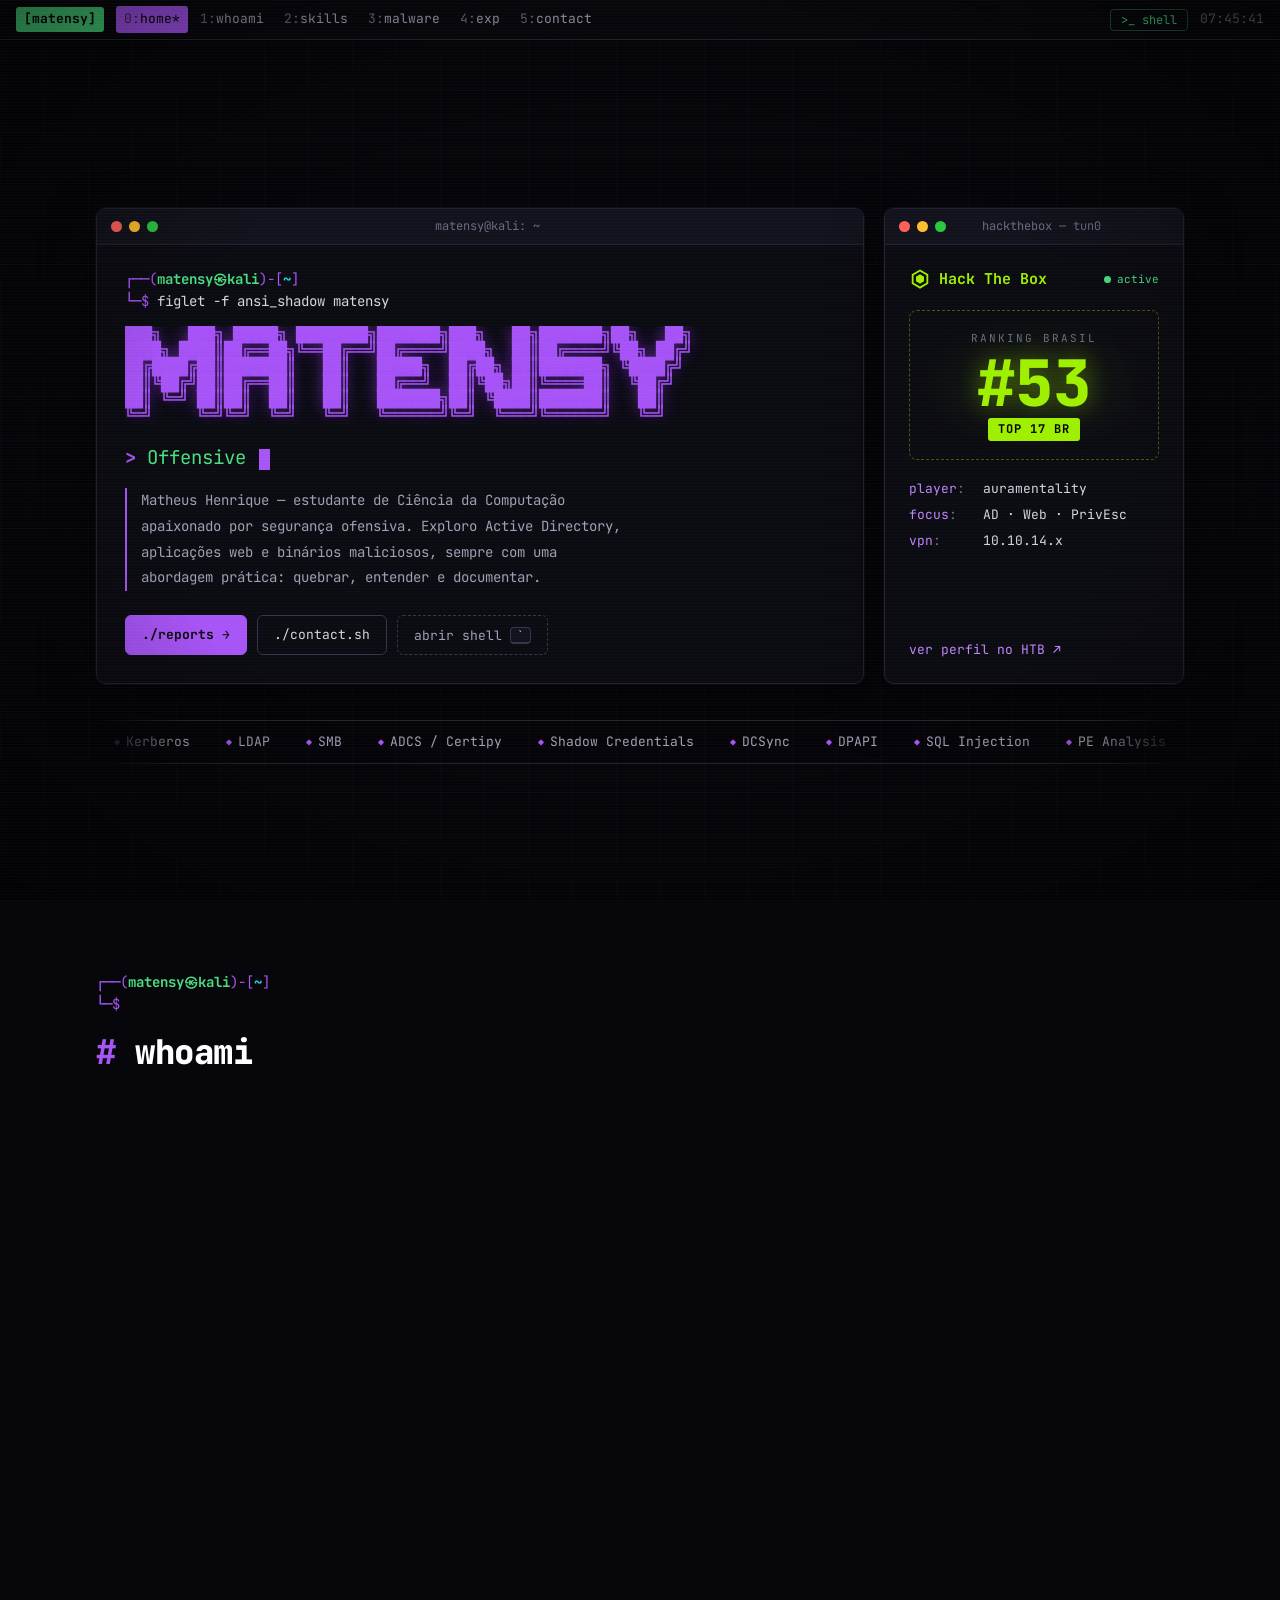
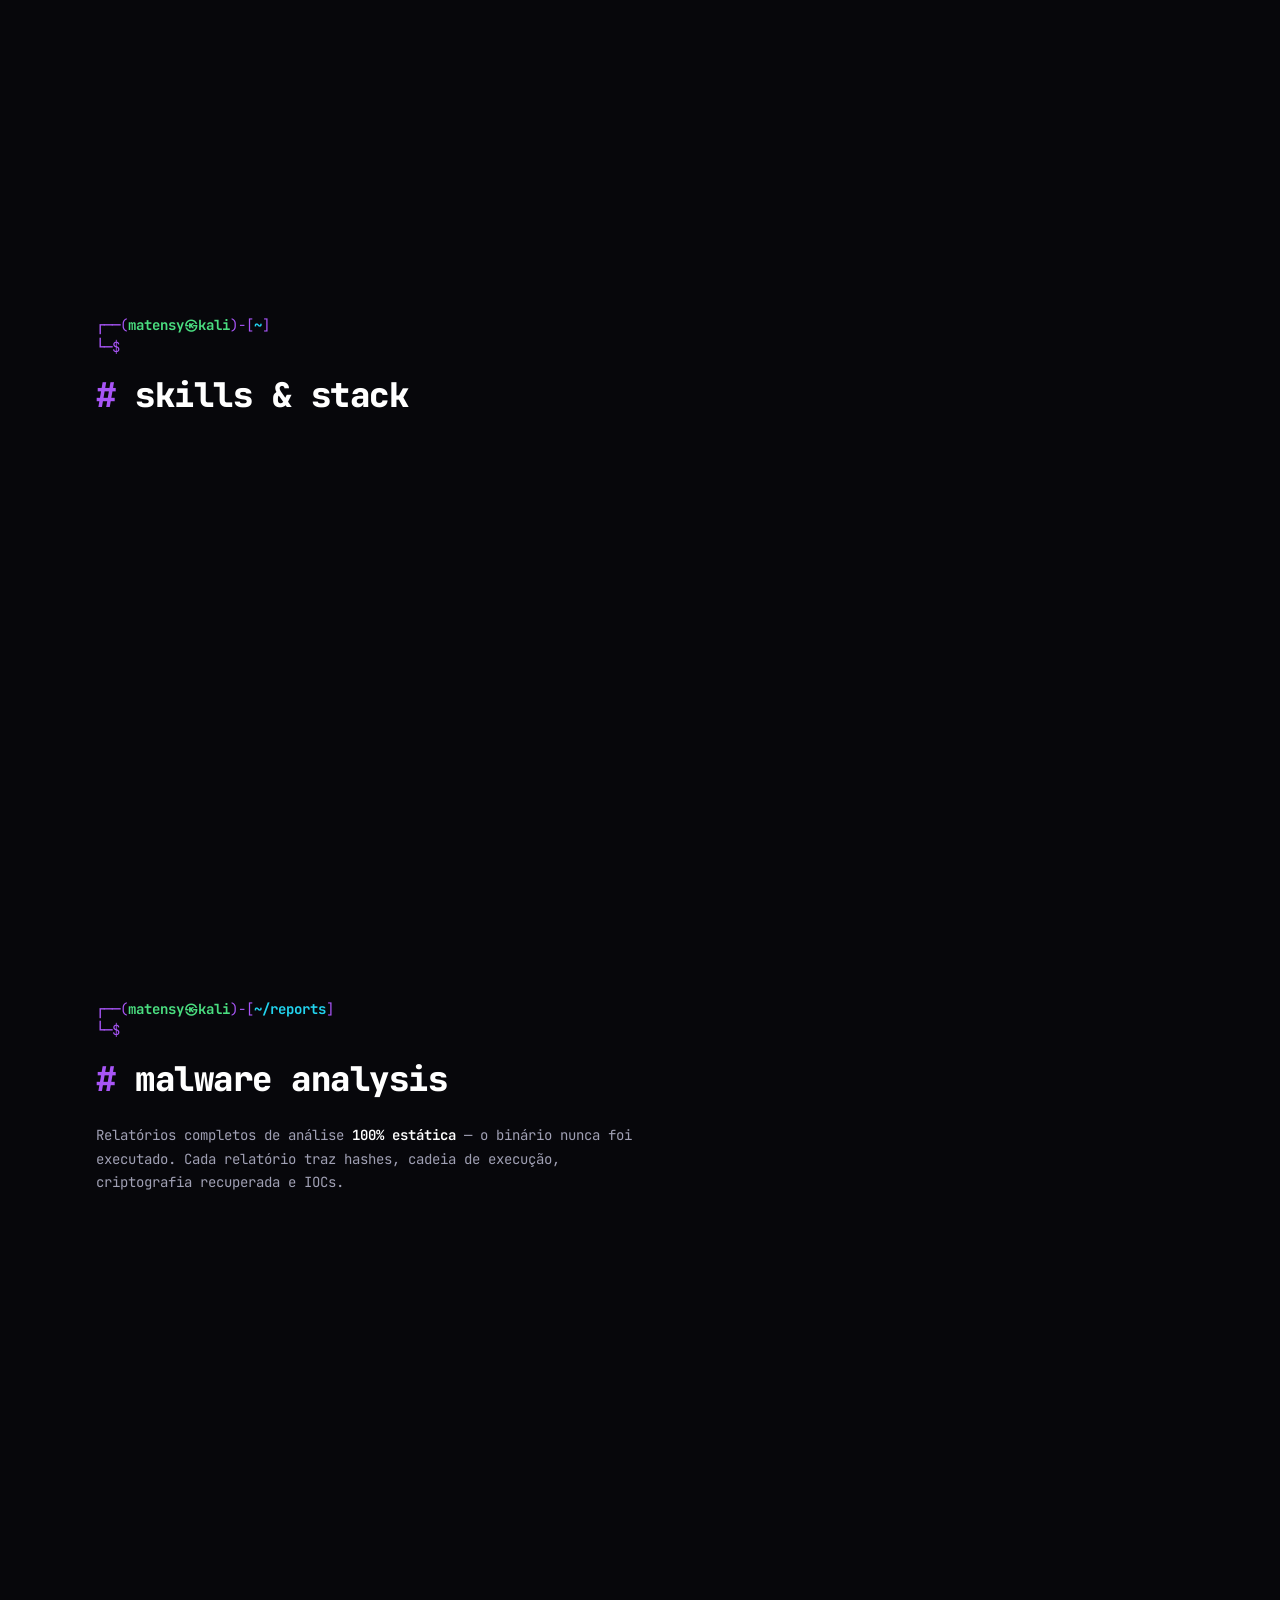
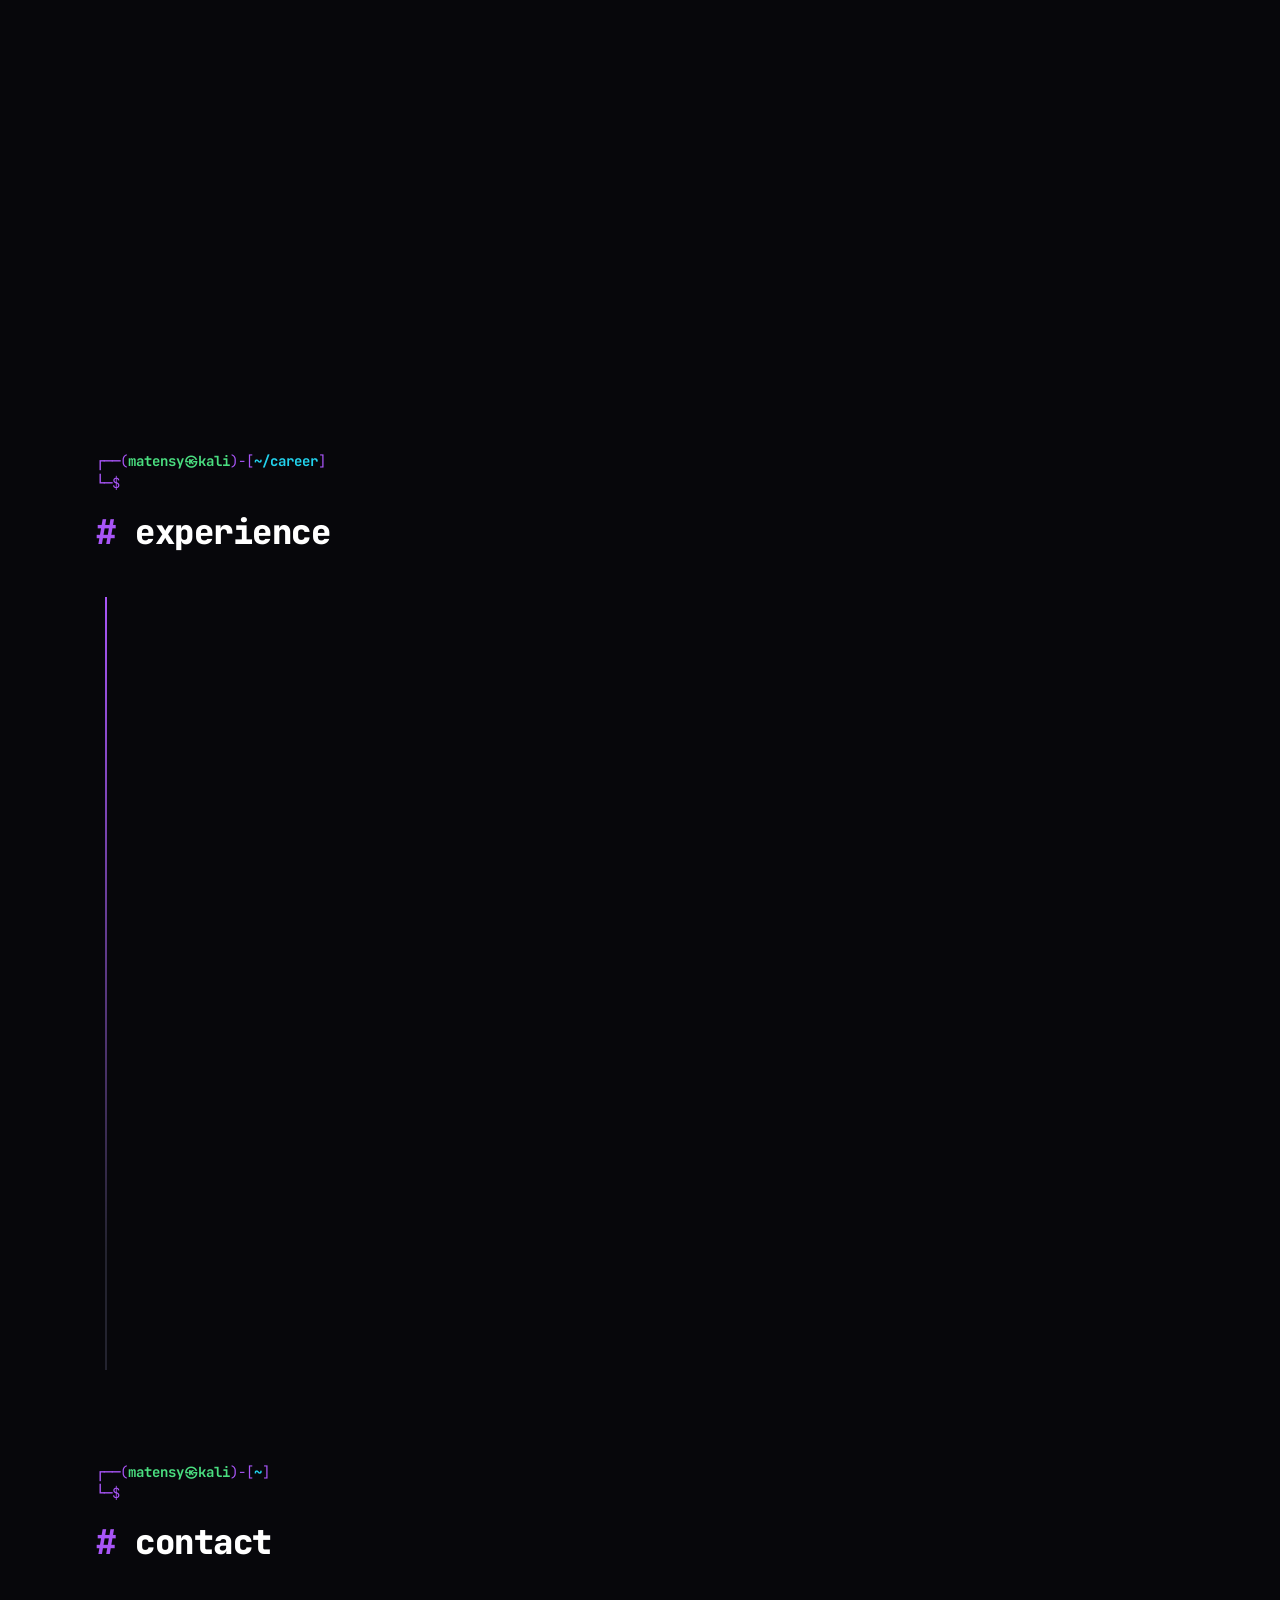
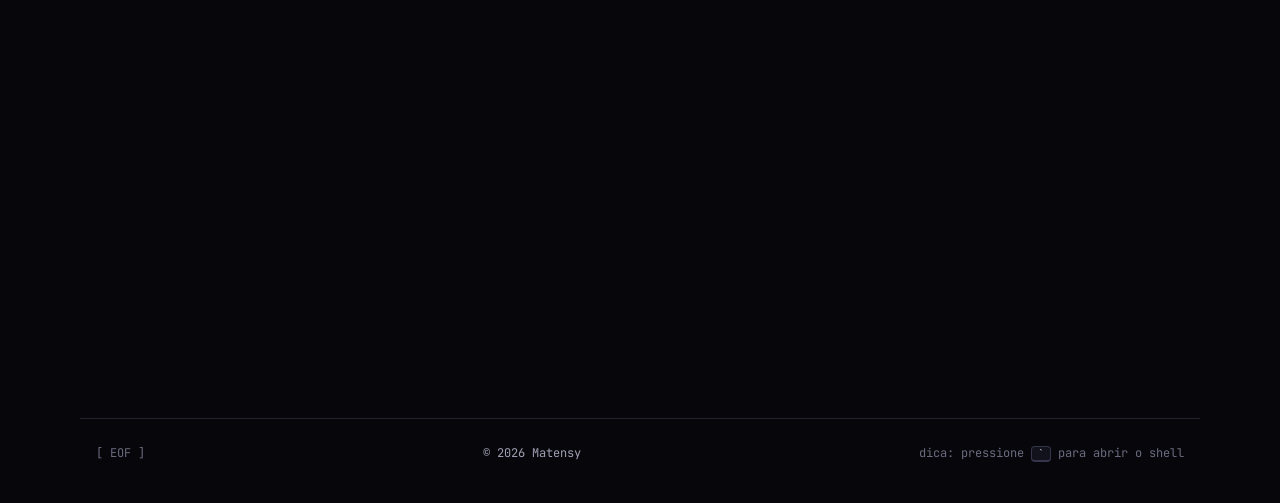
==== commit e99e6cf0: "Redesign portfolio as animated terminal and drop unpublished writeups - Remove "HTB Machines Pwned" " ====
--- a/index.html
+++ b/index.html
@@ -3,669 +3,487 @@
 <head>
   <meta charset="UTF-8">
   <meta name="viewport" content="width=device-width, initial-scale=1.0">
-  <title>Matensy — Portfolio</title>
-  <meta name="description" content="Matensy — Cybersecurity Student & Hack The Box Player">
-  <link rel="icon" href="assets/img/favicon.png">
+  <title>Matensy — Offensive Security &amp; Malware Analysis</title>
+  <meta name="description" content="Matheus Henrique (Matensy) — Segurança ofensiva, análise de malware e Active Directory. Top 17 BR no Hack The Box como auramentality.">
+  <meta name="theme-color" content="#07070b">
+  <meta property="og:type" content="website">
+  <meta property="og:title" content="Matensy — Offensive Security &amp; Malware Analysis">
+  <meta property="og:description" content="Segurança ofensiva, análise de malware e Active Directory. Top 17 BR no Hack The Box.">
+  <meta property="og:url" content="https://matensy.github.io/">
+  <link rel="icon" href="assets/img/favicon.svg" type="image/svg+xml">
+  <link rel="icon" href="assets/img/favicon.png" sizes="32x32">
   <link rel="apple-touch-icon" href="assets/img/apple-touch-icon.png">
-  <link href="https://fonts.googleapis.com/css2?family=JetBrains+Mono:ital,wght@0,300;0,400;0,500;0,700;1,400&display=swap" rel="stylesheet">
-
-  <style>
-    *, *::before, *::after { box-sizing: border-box; margin: 0; padding: 0; }
-
-    :root {
-      --bg:           #0c0c0c;
-      --surface:      #141414;
-      --header-bg:    #0f0f0f;
-      --border:       #222222;
-      --accent:       #a855f7;
-      --accent-soft:  rgba(168, 85, 247, 0.12);
-      --text:         #d0d0d0;
-      --text-dim:     #909090;
-      --text-muted:   #505050;
-      --green:        #4ade80;
-      --yellow:       #fbbf24;
-      --red:          #f87171;
-      --pink:         #e879f9;
-    }
-
-    html, body {
-      height: 100%;
-      background: var(--bg);
-      font-family: 'JetBrains Mono', 'Cascadia Code', 'Fira Code', 'Consolas', monospace;
-      color: var(--text);
-      display: flex;
-      align-items: center;
-      justify-content: center;
-      overflow: hidden;
-    }
-
-    /* ── Background grid ── */
-    body::before {
-      content: '';
-      position: fixed;
-      inset: 0;
-      background-image:
-        linear-gradient(rgba(168,85,247,0.03) 1px, transparent 1px),
-        linear-gradient(90deg, rgba(168,85,247,0.03) 1px, transparent 1px);
-      background-size: 40px 40px;
-      pointer-events: none;
-      z-index: 0;
-    }
-
-    /* ── Terminal Window ── */
-    .terminal {
-      position: relative;
-      z-index: 1;
-      width: min(860px, 100vw);
-      height: min(680px, 100vh);
-      background: var(--surface);
-      border: 1px solid var(--border);
-      border-radius: 10px;
-      display: flex;
-      flex-direction: column;
-      box-shadow:
-        0 0 0 1px rgba(168,85,247,0.1),
-        0 30px 80px rgba(0,0,0,0.8),
-        inset 0 1px 0 rgba(255,255,255,0.04);
-      overflow: hidden;
-    }
-
-    /* ── Title Bar ── */
-    .t-bar {
-      display: flex;
-      align-items: center;
-      height: 42px;
-      padding: 0 16px;
-      background: var(--header-bg);
-      border-bottom: 1px solid var(--border);
-      flex-shrink: 0;
-      user-select: none;
-    }
-
-    .t-dots { display: flex; gap: 7px; }
-    .t-dot  { width: 12px; height: 12px; border-radius: 50%; }
-    .t-dot.r { background: #ff5f57; }
-    .t-dot.y { background: #ffbd2e; }
-    .t-dot.g { background: #28c840; }
-
-    .t-title {
-      flex: 1;
-      text-align: center;
-      font-size: 12px;
-      color: var(--text-muted);
-      letter-spacing: 0.3px;
-    }
-
-    .t-bar-spacer { width: 46px; }
-
-    /* ── Scroll Body ── */
-    .t-body {
-      flex: 1;
-      overflow-y: auto;
-      padding: 22px 26px 8px;
-      font-size: 14px;
-      line-height: 1.75;
-      cursor: text;
-    }
-
-    .t-body::-webkit-scrollbar { width: 4px; }
-    .t-body::-webkit-scrollbar-track { background: transparent; }
-    .t-body::-webkit-scrollbar-thumb { background: var(--border); border-radius: 2px; }
-
-    /* ── Output Blocks ── */
-    .out-block {
-      margin-bottom: 20px;
-      animation: fadeIn 0.15s ease forwards;
-    }
-
-    @keyframes fadeIn {
-      from { opacity: 0; transform: translateY(4px); }
-      to   { opacity: 1; transform: translateY(0); }
-    }
-
-    .out-cmd-line {
-      display: flex;
-      align-items: baseline;
-      gap: 8px;
-      margin-bottom: 8px;
-    }
-
-    .out-ps1  { color: var(--accent); font-weight: 700; user-select: none; flex-shrink: 0; }
-    .out-cmd  { color: var(--text); }
-
-    /* ── Content Atoms ── */
-    .sec-title {
-      color: var(--accent);
-      font-size: 14px;
-      font-weight: 700;
-      letter-spacing: 0.6px;
-      text-transform: uppercase;
-      margin-bottom: 14px;
-    }
-
-    .kv-row { display: flex; margin-bottom: 4px; }
-    .kv-key { color: var(--accent); min-width: 120px; flex-shrink: 0; }
-    .kv-sep { color: var(--text-muted); margin-right: 8px; }
-    .kv-val { color: var(--text); }
-    .kv-val a { color: var(--accent); text-decoration: none; }
-    .kv-val a:hover { text-decoration: underline; }
-
-    .bio {
-      margin-top: 16px;
-      color: var(--text-dim);
-      font-size: 13px;
-      line-height: 1.9;
-      border-left: 2px solid var(--border);
-      padding-left: 14px;
-      max-width: 580px;
-    }
-
-    /* Help */
-    .help-row { display: flex; margin-bottom: 4px; }
-    .help-cmd  { color: var(--accent); min-width: 120px; flex-shrink: 0; }
-    .help-desc { color: var(--text-dim); }
-
-    /* Skills */
-    .skill-group { margin-bottom: 14px; }
-    .skill-group-title {
-      color: var(--text-muted);
-      font-size: 11px;
-      text-transform: uppercase;
-      letter-spacing: 1.2px;
-      margin-bottom: 6px;
-    }
-    .skill-entry { color: var(--text); margin-bottom: 3px; }
-    .skill-entry::before { content: '→ '; color: var(--accent); }
-
-    /* Projects */
-    .proj-item { margin-bottom: 14px; }
-    .proj-header { display: flex; align-items: baseline; gap: 10px; margin-bottom: 3px; }
-    .proj-name   { color: var(--accent); font-weight: 600; }
-    .diff-easy   { color: var(--green); font-size: 12px; }
-    .diff-medium { color: var(--yellow); font-size: 12px; }
-    .diff-hard   { color: var(--red); font-size: 12px; }
-    .diff-insane { color: var(--pink); font-size: 12px; }
-    .proj-topics { color: var(--text-muted); font-size: 12px; }
-
-    /* Experience */
-    .exp-item { margin-bottom: 16px; border-left: 2px solid var(--border); padding-left: 14px; }
-    .exp-role    { color: var(--accent); font-weight: 600; }
-    .exp-company { color: var(--text); }
-    .exp-period  { color: var(--text-muted); font-size: 12px; margin-bottom: 4px; }
-    .exp-bullet  { color: var(--text-dim); font-size: 13px; }
-    .exp-bullet::before { content: '· '; color: var(--accent); }
-
-    /* Error */
-    .err { color: var(--red); }
-
-    /* Welcome */
-    .welcome-name {
-      font-size: 24px;
-      font-weight: 700;
-      color: var(--accent);
-      margin-bottom: 4px;
-      letter-spacing: 1px;
-    }
-    .welcome-role  { color: var(--text-dim); font-size: 13px; margin-bottom: 14px; }
-    .welcome-hint  { color: var(--text-muted); font-size: 12px; }
-
-    /* ── Input Line ── */
-    .input-line {
-      display: flex;
-      align-items: center;
-      gap: 8px;
-      padding-bottom: 14px;
-    }
-
-    .in-ps1 {
-      color: var(--accent);
-      font-weight: 700;
-      flex-shrink: 0;
-      user-select: none;
-    }
-
-    #cmd-input {
-      flex: 1;
-      background: transparent;
-      border: none;
-      outline: none;
-      color: var(--text);
-      font-family: inherit;
-      font-size: 14px;
-      caret-color: var(--accent);
-    }
-
-    #cmd-input::placeholder { color: var(--text-muted); }
-
-    /* ── Footer ── */
-    .t-footer {
-      display: flex;
-      align-items: center;
-      gap: 8px;
-      padding: 10px 26px;
-      border-top: 1px solid var(--border);
-      background: var(--header-bg);
-      flex-shrink: 0;
-      flex-wrap: wrap;
-    }
-
-    .try-lbl { color: var(--text-muted); font-size: 12px; }
-
-    .q-btn {
-      background: transparent;
-      border: 1px solid var(--border);
-      color: var(--accent);
-      font-family: inherit;
-      font-size: 12px;
-      padding: 3px 12px;
-      border-radius: 4px;
-      cursor: pointer;
-      transition: background 0.1s, color 0.1s, border-color 0.1s;
-    }
-
-    .q-btn:hover {
-      background: var(--accent);
-      color: #000;
-      border-color: var(--accent);
-    }
-
-    /* ── Mobile ── */
-    @media (max-width: 640px) {
-      body { overflow: auto; align-items: flex-start; }
-      .terminal { width: 100vw; height: 100svh; border-radius: 0; border: none; }
-      .t-body { font-size: 13px; padding: 14px 16px 8px; }
-      .kv-key  { min-width: 90px; }
-      .help-cmd { min-width: 90px; }
-      .welcome-name { font-size: 20px; }
-    }
-  </style>
+  <link rel="preconnect" href="https://fonts.googleapis.com">
+  <link rel="preconnect" href="https://fonts.gstatic.com" crossorigin>
+  <link href="https://fonts.googleapis.com/css2?family=JetBrains+Mono:ital,wght@0,300;0,400;0,500;0,700;0,800;1,400&display=swap" rel="stylesheet">
+  <link rel="stylesheet" href="assets/css/style.css">
+  <script>
+    // Progressive enhancement: animations only kick in when JS runs.
+    (function () {
+      var root = document.documentElement;
+      root.classList.add('js');
+      var reduce = window.matchMedia && window.matchMedia('(prefers-reduced-motion: reduce)').matches;
+      if (reduce) root.classList.add('reduce-motion');
+      try {
+        if (!reduce && !sessionStorage.getItem('booted')) root.classList.add('booting');
+      } catch (e) {}
+      // Safety net: if app.js never runs, show everything.
+      setTimeout(function () {
+        if (!window.__appReady) root.classList.remove('js', 'booting');
+      }, 3000);
+    })();
+  </script>
+  <script src="assets/js/app.js" defer></script>
 </head>
 <body>
 
-<div class="terminal">
-
-  <!-- Title Bar -->
-  <div class="t-bar">
-    <div class="t-dots">
-      <span class="t-dot r"></span>
-      <span class="t-dot y"></span>
-      <span class="t-dot g"></span>
-    </div>
-    <div class="t-title">~/matensy/portfolio</div>
-    <div class="t-bar-spacer"></div>
+<a class="skip" href="#main">Pular para o conteúdo</a>
+
+<!-- ── Background effects ── -->
+<canvas id="matrix" aria-hidden="true"></canvas>
+<div class="crt" aria-hidden="true"></div>
+
+<!-- ── Boot sequence (first visit per session) ── -->
+<div id="boot" class="boot" aria-hidden="true">
+  <pre id="boot-log" class="boot-log"></pre>
+  <span class="boot-skip">[ clique ou pressione qualquer tecla para pular ]</span>
+</div>
+
+<!-- ── Status bar (tmux style) ── -->
+<header class="statusbar">
+  <a class="sb-session" href="#home">[matensy]</a>
+  <nav class="sb-nav" aria-label="Seções">
+    <a href="#home" data-nav="home"><span>0:</span>home</a>
+    <a href="#whoami" data-nav="whoami"><span>1:</span>whoami</a>
+    <a href="#skills" data-nav="skills"><span>2:</span>skills</a>
+    <a href="#malware" data-nav="malware"><span>3:</span>malware</a>
+    <a href="#experience" data-nav="experience"><span>4:</span>exp</a>
+    <a href="#contact" data-nav="contact"><span>5:</span>contact</a>
+  </nav>
+  <div class="sb-right">
+    <button type="button" class="sb-shell" data-open-shell aria-haspopup="dialog">&gt;_ shell</button>
+    <span class="sb-clock" id="clock" aria-hidden="true">--:--:--</span>
   </div>
-
-  <!-- Scroll Body -->
-  <div class="t-body" id="t-body" onclick="focusInput()">
-    <div id="output"></div>
-    <div class="input-line">
-      <span class="in-ps1">matensy@portfolio:~$</span>
-      <input
-        id="cmd-input"
-        type="text"
-        autocomplete="off"
-        autocorrect="off"
-        autocapitalize="none"
-        spellcheck="false"
-        placeholder="type a command..."
-      >
-    </div>
+</header>
+
+<main id="main">
+
+  <!-- ══════════════ HERO ══════════════ -->
+  <section id="home" class="hero">
+    <div class="hero-grid">
+      <div class="win hero-win">
+        <div class="win-bar">
+          <span class="dots"><i></i><i></i><i></i></span>
+          <span class="win-title">matensy@kali: ~</span>
+        </div>
+        <div class="win-body">
+          <div class="ps1" aria-hidden="true">
+            <div><span class="ps1-frame">┌──(</span><span class="ps1-user">matensy㉿kali</span><span class="ps1-frame">)-[</span><span class="ps1-path">~</span><span class="ps1-frame">]</span></div>
+            <div><span class="ps1-frame">└─$</span> <span class="cmd-text">figlet -f ansi_shadow matensy</span></div>
+          </div>
+
+          <h1 class="ascii-wrap">
+            <span class="sr-only">Matensy</span>
+<pre class="ascii glitch" aria-hidden="true">███╗   ███╗ █████╗ ████████╗███████╗███╗   ██╗███████╗██╗   ██╗
+████╗ ████║██╔══██╗╚══██╔══╝██╔════╝████╗  ██║██╔════╝╚██╗ ██╔╝
+██╔████╔██║███████║   ██║   █████╗  ██╔██╗ ██║███████╗ ╚████╔╝
+██║╚██╔╝██║██╔══██║   ██║   ██╔══╝  ██║╚██╗██║╚════██║  ╚██╔╝
+██║ ╚═╝ ██║██║  ██║   ██║   ███████╗██║ ╚████║███████║   ██║
+╚═╝     ╚═╝╚═╝  ╚═╝   ╚═╝   ╚══════╝╚═╝  ╚═══╝╚══════╝   ╚═╝   </pre>
+          </h1>
+
+          <p class="hero-role">
+            <span class="hl">&gt;</span>
+            <span id="typer" class="typer">Offensive Security · Malware Analysis</span><span class="caret" aria-hidden="true"></span>
+          </p>
+
+          <p class="hero-bio">
+            Matheus Henrique — estudante de Ciência da Computação apaixonado por segurança ofensiva.
+            Exploro Active Directory, aplicações web e binários maliciosos, sempre com uma
+            abordagem prática: quebrar, entender e documentar.
+          </p>
+
+          <div class="hero-actions">
+            <a class="btn btn-primary" href="#malware">./reports <span aria-hidden="true">→</span></a>
+            <a class="btn" href="#contact">./contact.sh</a>
+            <button type="button" class="btn btn-ghost" data-open-shell>abrir shell <kbd>`</kbd></button>
+          </div>
+        </div>
+      </div>
+
+      <aside class="win htb-card" aria-label="Hack The Box">
+        <div class="win-bar">
+          <span class="dots"><i></i><i></i><i></i></span>
+          <span class="win-title">hackthebox — tun0</span>
+        </div>
+        <div class="win-body">
+          <div class="htb-head">
+            <svg class="htb-logo" viewBox="0 0 24 24" aria-hidden="true"><path d="M12 1.5 21 6.75v10.5L12 22.5 3 17.25V6.75L12 1.5Zm0 2.31L5 7.9v8.2l7 4.09 7-4.09V7.9l-7-4.09Zm0 3.14 4.4 2.57v5.04L12 17.13l-4.4-2.57V9.52L12 6.95Z"/></svg>
+            <span>Hack The Box</span>
+            <span class="htb-live"><i></i> active</span>
+          </div>
+          <div class="htb-rank">
+            <span class="htb-rank-label">ranking brasil</span>
+            <span class="htb-rank-num" data-rank="17">#17</span>
+            <span class="htb-rank-top">TOP 17 BR</span>
+          </div>
+          <dl class="kv">
+            <div><dt>player</dt><dd class="c-green">auramentality</dd></div>
+            <div><dt>focus</dt><dd>AD · Web · PrivEsc</dd></div>
+            <div><dt>vpn</dt><dd class="c-cyan">10.10.14.x</dd></div>
+          </dl>
+          <a class="htb-link" href="https://app.hackthebox.com/users/1645631" target="_blank" rel="noopener">ver perfil no HTB <span aria-hidden="true">↗</span></a>
+        </div>
+      </aside>
+    </div>
+
+    <div class="ticker" aria-hidden="true">
+      <div class="ticker-track">
+        <span>Kerberos</span><span>LDAP</span><span>SMB</span><span>ADCS / Certipy</span><span>Shadow Credentials</span><span>DCSync</span><span>DPAPI</span><span>SQL Injection</span><span>PE Analysis</span><span>.NET Reactor</span><span>Process Injection</span><span>NT Syscalls</span><span>AES · 3DES</span><span>IOC Extraction</span><span>Python</span><span>AWS</span>
+        <span>Kerberos</span><span>LDAP</span><span>SMB</span><span>ADCS / Certipy</span><span>Shadow Credentials</span><span>DCSync</span><span>DPAPI</span><span>SQL Injection</span><span>PE Analysis</span><span>.NET Reactor</span><span>Process Injection</span><span>NT Syscalls</span><span>AES · 3DES</span><span>IOC Extraction</span><span>Python</span><span>AWS</span>
+      </div>
+    </div>
+  </section>
+
+  <!-- ══════════════ WHOAMI ══════════════ -->
+  <section id="whoami" class="sec">
+    <div class="ps1 sec-cmd" data-type>
+      <div><span class="ps1-frame">┌──(</span><span class="ps1-user">matensy㉿kali</span><span class="ps1-frame">)-[</span><span class="ps1-path">~</span><span class="ps1-frame">]</span></div>
+      <div><span class="ps1-frame">└─$</span> <span class="cmd-text">neofetch --about</span></div>
+    </div>
+    <h2 class="sec-title"><span class="hash">#</span> <span data-scramble>whoami</span></h2>
+
+    <div class="win reveal">
+      <div class="win-bar">
+        <span class="dots"><i></i><i></i><i></i></span>
+        <span class="win-title">neofetch</span>
+      </div>
+      <div class="win-body neofetch">
+<pre class="neo-art" aria-hidden="true">      ______
+   .-"      "-.
+  /            \
+ |              |
+ |,  .-.  .-.  ,|
+ | )(__/  \__)( |
+ |/     /\     \|
+ (_     ^^     _)
+  \__|IIIIII|__/
+   | \IIIIII/ |
+   \          /
+    `--------`</pre>
+        <div class="neo-info">
+          <div class="neo-host"><span class="c-green">matensy</span>@<span class="c-accent">kali</span></div>
+          <div class="neo-sep" aria-hidden="true">─────────────────────</div>
+          <dl class="kv kv-neo">
+            <div><dt>Nome</dt><dd>Matheus Henrique de Jesus</dd></div>
+            <div><dt>Handle</dt><dd>Matensy</dd></div>
+            <div><dt>Idade</dt><dd>21</dd></div>
+            <div><dt>Local</dt><dd>Ribeirão Preto, SP — BR</dd></div>
+            <div><dt>Formação</dt><dd>B.Sc. Ciência da Computação — UNIP (2023–2026)</dd></div>
+            <div><dt>HTB</dt><dd><span class="c-green">auramentality</span> · Top 17 BR</dd></div>
+            <div><dt>Foco</dt><dd>Red Team · Malware Analysis · Active Directory</dd></div>
+            <div><dt>Shell</dt><dd>zsh + python3 + powershell</dd></div>
+          </dl>
+          <div class="neo-colors" aria-hidden="true"><i></i><i></i><i></i><i></i><i></i><i></i><i></i><i></i></div>
+        </div>
+      </div>
+    </div>
+
+    <div class="win reveal">
+      <div class="win-bar">
+        <span class="dots"><i></i><i></i><i></i></span>
+        <span class="win-title">cat about.md</span>
+      </div>
+      <div class="win-body prose">
+        <p>
+          Apaixonado por <strong>segurança ofensiva</strong> e desafios CTF. Dedico meu tempo a estudar
+          vulnerabilidades, explorar sistemas e subir no ranking do <strong>Hack The Box</strong>, onde hoje
+          estou no <span class="c-green">Top 17 do Brasil</span>.
+        </p>
+        <p>
+          Além do lado ofensivo, faço <strong>engenharia reversa e análise estática de malware</strong> —
+          desofuscando loaders .NET, mapeando cadeias de injeção de processo e extraindo chaves e IOCs
+          sem executar o binário.
+        </p>
+        <p class="muted">
+          Experiência com pentest, análise de vulnerabilidades, cloud AWS e automação com Python.
+        </p>
+      </div>
+    </div>
+  </section>
+
+  <!-- ══════════════ SKILLS ══════════════ -->
+  <section id="skills" class="sec">
+    <div class="ps1 sec-cmd" data-type>
+      <div><span class="ps1-frame">┌──(</span><span class="ps1-user">matensy㉿kali</span><span class="ps1-frame">)-[</span><span class="ps1-path">~</span><span class="ps1-frame">]</span></div>
+      <div><span class="ps1-frame">└─$</span> <span class="cmd-text">tree ~/skills</span></div>
+    </div>
+    <h2 class="sec-title"><span class="hash">#</span> <span data-scramble>skills &amp; stack</span></h2>
+
+    <div class="grid-3">
+      <div class="win reveal">
+        <div class="win-bar"><span class="dots"><i></i><i></i><i></i></span><span class="win-title">offensive/</span></div>
+        <div class="win-body">
+          <ul class="tree">
+            <li>Active Directory
+              <ul>
+                <li>Kerberos · LDAP · SMB</li>
+                <li>ADCS (Certipy) · Shadow Credentials</li>
+                <li>DCSync · DPAPI</li>
+              </ul>
+            </li>
+            <li>Web Hacking &amp; SQL Injection</li>
+            <li>Vulnerability Research</li>
+            <li>CTFs &amp; Hack The Box</li>
+            <li>Social Engineering</li>
+          </ul>
+        </div>
+      </div>
+
+      <div class="win reveal">
+        <div class="win-bar"><span class="dots"><i></i><i></i><i></i></span><span class="win-title">reversing/</span></div>
+        <div class="win-body">
+          <ul class="tree">
+            <li>Análise estática de PE
+              <ul>
+                <li>Seções, entropia, imports</li>
+                <li>pefile · strings · extração de IOCs</li>
+              </ul>
+            </li>
+            <li>Desofuscação .NET (de4dotEx)</li>
+            <li>Recuperação de rotinas cripto
+              <ul>
+                <li>3DES · AES-256 · XOR PRNG</li>
+              </ul>
+            </li>
+            <li>Process injection &amp; anti-analysis</li>
+          </ul>
+        </div>
+      </div>
+
+      <div class="win reveal">
+        <div class="win-bar"><span class="dots"><i></i><i></i><i></i></span><span class="win-title">infra/</span></div>
+        <div class="win-body">
+          <ul class="tree">
+            <li>Linux &amp; Networking</li>
+            <li>Windows Server &amp; Redes</li>
+            <li>AWS &amp; Cloud Services</li>
+            <li>Scripting
+              <ul>
+                <li>Python (dados &amp; automação)</li>
+                <li>PowerShell · Bash</li>
+              </ul>
+            </li>
+            <li>Compliance &amp; Governança de TI</li>
+          </ul>
+        </div>
+      </div>
+    </div>
+
+    <div class="win reveal certs">
+      <div class="win-bar"><span class="dots"><i></i><i></i><i></i></span><span class="win-title">cat certifications.txt</span></div>
+      <div class="win-body">
+        <ul class="checklist">
+          <li><span class="ok">[✓]</span> Google Cybersecurity</li>
+          <li><span class="ok">[✓]</span> The Complete Ethical Hacking Course: Beginner to Advanced</li>
+          <li><span class="ok">[✓]</span> Formação PowerShell: automatize suas tarefas</li>
+          <li><span class="ok">[✓]</span> Formação Shell Scripting: automatize tarefas</li>
+          <li><span class="ok">[✓]</span> Administração de Redes Windows</li>
+        </ul>
+      </div>
+    </div>
+  </section>
+
+  <!-- ══════════════ MALWARE ══════════════ -->
+  <section id="malware" class="sec">
+    <div class="ps1 sec-cmd" data-type>
+      <div><span class="ps1-frame">┌──(</span><span class="ps1-user">matensy㉿kali</span><span class="ps1-frame">)-[</span><span class="ps1-path">~/reports</span><span class="ps1-frame">]</span></div>
+      <div><span class="ps1-frame">└─$</span> <span class="cmd-text">ls -la malware/</span></div>
+    </div>
+    <h2 class="sec-title"><span class="hash">#</span> <span data-scramble>malware analysis</span></h2>
+    <p class="sec-lead">
+      Relatórios completos de análise <strong>100% estática</strong> — o binário nunca foi executado.
+      Cada relatório traz hashes, cadeia de execução, criptografia recuperada e IOCs.
+    </p>
+
+    <!-- Live analyzer animation -->
+    <div class="win reveal analyzer" aria-hidden="true">
+      <div class="win-bar">
+        <span class="dots"><i></i><i></i><i></i></span>
+        <span class="win-title">xxd Kjnry.exe | ./analyze.py</span>
+      </div>
+      <div class="win-body analyzer-body">
+        <div class="hexdump" id="hexdump"></div>
+        <div class="analysis-log" id="analysis-log"></div>
+      </div>
+    </div>
+
+    <div class="grid-2">
+      <article class="win reveal report">
+        <div class="win-bar">
+          <span class="dots"><i></i><i></i><i></i></span>
+          <span class="win-title">-rw-r--r-- kjnry-malware-analysis.pdf</span>
+        </div>
+        <div class="win-body">
+          <div class="report-tags">
+            <span class="sev sev-critical">CRITICAL</span>
+            <span class="pill">CVSS 9.6</span>
+            <span class="pill">PE32 · .NET 4.0</span>
+            <span class="pill">785 KB</span>
+          </div>
+          <h3 class="report-title">Kjnry.exe <span class="muted">—</span> .NET Reactor v4 Information Stealer</h3>
+          <p class="hash-line"><span class="muted">sha256</span> <code title="d313447f8bc9b4e058ca7b3de4cb73f03be0713a730b73cc03a9faecbeb288bc">d313447f8bc9b4e0…beb288bc</code></p>
+          <ul class="findings">
+            <li>3 camadas de criptografia revertidas: <code>TripleDES-CBC → GZip → AES-256-CBC</code></li>
+            <li>Desofuscação com de4dotEx: <strong>2.515 linhas</strong> de C# limpo recuperadas</li>
+            <li>APIs de injeção (<code>VirtualAlloc</code>, <code>WriteProcessMemory</code>) resolvidas via string-splitting</li>
+            <li>Arquitetura modular com 81+ classes: browsers, wallets, FTP, VPN, Discord e Telegram</li>
+          </ul>
+          <a class="btn btn-primary btn-sm" href="assets/docs/kjnry-malware-analysis.pdf" target="_blank" rel="noopener">abrir relatório [PDF] <span aria-hidden="true">↗</span></a>
+        </div>
+      </article>
+
+      <article class="win reveal report">
+        <div class="win-bar">
+          <span class="dots"><i></i><i></i><i></i></span>
+          <span class="win-title">-rw-r--r-- abc-malware-analysis.pdf</span>
+        </div>
+        <div class="win-body">
+          <div class="report-tags">
+            <span class="sev sev-critical">CRITICAL</span>
+            <span class="pill">CVSS 9.6</span>
+            <span class="pill">PE32+ · Rust</span>
+            <span class="pill">22.4 MB</span>
+          </div>
+          <h3 class="report-title">javaw.exe <span class="muted">—</span> Rust InfoStealer com Process Injection</h3>
+          <p class="hash-line"><span class="muted">sha256</span> <code title="6df297c6ee6c5278dbee4c1c553e71dfd4acae9b559012c22b8e836e21dfdfa3">6df297c6ee6c5278…21dfdfa3</code></p>
+          <ul class="findings">
+            <li>Injeção via <strong>NT syscalls diretas</strong> (<code>NtAllocateVirtualMemory → NtCreateThreadEx</code>), evadindo hooks de EDR</li>
+            <li>Anti-sandbox / anti-VM / anti-debug: VMware, VirtualBox, Hyper-V, Cuckoo, Sandboxie</li>
+            <li>Cripto híbrida: AES-GCM, ChaCha20, Curve25519 e marcador ML-KEM (pós-quântico)</li>
+            <li>Roubo de credenciais e cookies de Chrome, Firefox e Edge</li>
+          </ul>
+          <a class="btn btn-primary btn-sm" href="assets/docs/abc-malware-analysis.pdf" target="_blank" rel="noopener">abrir relatório [PDF] <span aria-hidden="true">↗</span></a>
+        </div>
+      </article>
+    </div>
+  </section>
+
+  <!-- ══════════════ EXPERIENCE ══════════════ -->
+  <section id="experience" class="sec">
+    <div class="ps1 sec-cmd" data-type>
+      <div><span class="ps1-frame">┌──(</span><span class="ps1-user">matensy㉿kali</span><span class="ps1-frame">)-[</span><span class="ps1-path">~/career</span><span class="ps1-frame">]</span></div>
+      <div><span class="ps1-frame">└─$</span> <span class="cmd-text">git log --graph --oneline</span></div>
+    </div>
+    <h2 class="sec-title"><span class="hash">#</span> <span data-scramble>experience</span></h2>
+
+    <ol class="gitlog">
+      <li class="commit reveal">
+        <div class="commit-head"><span class="c-yellow">commit 7f3a9c1</span> <span class="c-cyan">(HEAD -&gt; security)</span></div>
+        <h3 class="commit-role">Estágio de Cibersegurança</h3>
+        <div class="commit-meta">Adekz Tecnologia — Ribeirão Preto, SP <span class="muted">·</span> <time>Set 2025 – Mar 2026</time></div>
+        <ul>
+          <li>Análise de vulnerabilidades e testes de penetração (Pentest)</li>
+          <li>Implementação de práticas de segurança e monitoramento de infraestrutura</li>
+          <li>Compliance e governança de TI junto às equipes de desenvolvimento</li>
+        </ul>
+      </li>
+      <li class="commit reveal">
+        <div class="commit-head"><span class="c-yellow">commit 3b8e21d</span></div>
+        <h3 class="commit-role">Estagiário de TI</h3>
+        <div class="commit-meta">Compass UOL — Ribeirão Preto, SP <span class="muted">·</span> <time>Fev 2025 – Abr 2025</time></div>
+        <ul>
+          <li>Desenvolvimento de soluções com Python para processamento de dados</li>
+          <li>Big Data e análise de grandes volumes de informação</li>
+          <li>AWS (Amazon Web Services) e pipelines de automação</li>
+        </ul>
+      </li>
+      <li class="commit reveal">
+        <div class="commit-head"><span class="c-yellow">commit a19c4f0</span></div>
+        <h3 class="commit-role">Analista de SAC — Help Desk Salesforce</h3>
+        <div class="commit-meta">Leroy Merlin — Ribeirão Preto, SP <span class="muted">·</span> <time>Dez 2023 – Jun 2024</time></div>
+        <ul>
+          <li>Suporte técnico ao cliente via plataforma Salesforce</li>
+          <li>Gestão de estornos e resolução de problemas pós-venda</li>
+        </ul>
+      </li>
+      <li class="commit reveal">
+        <div class="commit-head"><span class="c-yellow">commit 0e5d7b2</span> <span class="muted">(root commit)</span></div>
+        <h3 class="commit-role">Assistente de Gestão — TI</h3>
+        <div class="commit-meta">Leroy Merlin — Ribeirão Preto, SP <span class="muted">·</span> <time>Ago 2023 – Nov 2023</time></div>
+        <ul>
+          <li>Suporte em infraestrutura e sistemas internos</li>
+          <li>Manutenção de equipamentos e resolução de problemas técnicos</li>
+        </ul>
+      </li>
+    </ol>
+  </section>
+
+  <!-- ══════════════ CONTACT ══════════════ -->
+  <section id="contact" class="sec">
+    <div class="ps1 sec-cmd" data-type>
+      <div><span class="ps1-frame">┌──(</span><span class="ps1-user">matensy㉿kali</span><span class="ps1-frame">)-[</span><span class="ps1-path">~</span><span class="ps1-frame">]</span></div>
+      <div><span class="ps1-frame">└─$</span> <span class="cmd-text">./contact.sh --all</span></div>
+    </div>
+    <h2 class="sec-title"><span class="hash">#</span> <span data-scramble>contact</span></h2>
+
+    <div class="win reveal">
+      <div class="win-bar"><span class="dots"><i></i><i></i><i></i></span><span class="win-title">./contact.sh</span></div>
+      <div class="win-body">
+        <p class="contact-intro"><span class="c-green">[+]</span> Aberto a oportunidades em segurança ofensiva, pentest e análise de malware.</p>
+        <ul class="contact-list">
+          <li>
+            <span class="c-key">email</span>
+            <a href="mailto:matheuscolobino@hotmail.com">matheuscolobino@hotmail.com</a>
+            <button type="button" class="copy" data-copy="matheuscolobino@hotmail.com">copiar</button>
+          </li>
+          <li>
+            <span class="c-key">linkedin</span>
+            <a href="https://www.linkedin.com/in/matheus-henrique-de-jesus-1538b0248/" target="_blank" rel="noopener">in/matheus-henrique-de-jesus</a>
+          </li>
+          <li>
+            <span class="c-key">github</span>
+            <a href="https://github.com/Matensy" target="_blank" rel="noopener">github.com/Matensy</a>
+          </li>
+          <li>
+            <span class="c-key">hackthebox</span>
+            <a href="https://app.hackthebox.com/users/1645631" target="_blank" rel="noopener">auramentality <span class="muted">· Top 17 BR</span></a>
+          </li>
+          <li>
+            <span class="c-key">discord</span>
+            <span>matensy</span>
+            <button type="button" class="copy" data-copy="matensy">copiar</button>
+          </li>
+        </ul>
+      </div>
+    </div>
+  </section>
+
+</main>
+
+<footer class="footer">
+  <span class="muted">[ EOF ]</span>
+  <span>© 2026 Matensy</span>
+  <span class="muted">dica: pressione <kbd>`</kbd> para abrir o shell</span>
+</footer>
+
+<!-- ── Interactive shell (quake-style drop-down) ── -->
+<div id="shell" class="shell" role="dialog" aria-modal="true" aria-label="Shell interativo" hidden>
+  <div class="shell-bar">
+    <span class="dots"><i></i><i></i><i></i></span>
+    <span class="win-title">matensy@kali: ~ (interactive)</span>
+    <button type="button" class="shell-close" data-close-shell aria-label="Fechar shell">✕</button>
   </div>
-
-  <!-- Footer Buttons -->
-  <div class="t-footer">
-    <span class="try-lbl">Try:</span>
-    <button class="q-btn" onclick="runCommand('help')">help</button>
-    <button class="q-btn" onclick="runCommand('about')">about</button>
-    <button class="q-btn" onclick="runCommand('skills')">skills</button>
-    <button class="q-btn" onclick="runCommand('projects')">projects</button>
-    <button class="q-btn" onclick="runCommand('contact')">contact</button>
+  <div class="shell-body" id="shell-body">
+    <div id="shell-out"></div>
+    <label class="shell-input">
+      <span class="ps1-inline"><span class="ps1-user">matensy㉿kali</span>:<span class="ps1-path">~</span>$</span>
+      <input id="shell-in" type="text" autocomplete="off" autocorrect="off" autocapitalize="none" spellcheck="false" aria-label="Comando">
+    </label>
   </div>
-
 </div>
 
-<script>
-(function () {
-  'use strict';
-
-  const output = document.getElementById('output');
-  const input  = document.getElementById('cmd-input');
-  const body   = document.getElementById('t-body');
-
-  let cmdHistory = [];
-  let histIdx    = -1;
-
-  // ── Helpers ──────────────────────────────────────────────
-
-  function esc(s) {
-    return String(s)
-      .replace(/&/g, '&amp;')
-      .replace(/</g, '&lt;')
-      .replace(/>/g, '&gt;');
-  }
-
-  function scrollDown() {
-    body.scrollTop = body.scrollHeight;
-  }
-
-  function block(cmd, html) {
-    const el = document.createElement('div');
-    el.className = 'out-block';
-    el.innerHTML =
-      `<div class="out-cmd-line">` +
-        `<span class="out-ps1">matensy@portfolio:~$</span>` +
-        `<span class="out-cmd">${esc(cmd)}</span>` +
-      `</div>` +
-      `<div>${html}</div>`;
-    output.appendChild(el);
-    scrollDown();
-  }
-
-  function kv(key, val) {
-    return (
-      `<div class="kv-row">` +
-        `<span class="kv-key">${key}</span>` +
-        `<span class="kv-sep">→</span>` +
-        `<span class="kv-val">${val}</span>` +
-      `</div>`
-    );
-  }
-
-  function helpRow(cmd, desc) {
-    return `<div class="help-row"><span class="help-cmd">${cmd}</span><span class="help-desc">${desc}</span></div>`;
-  }
-
-  function skillEntry(name) {
-    return `<div class="skill-entry">${name}</div>`;
-  }
-
-  function proj(name, diff, topics) {
-    const cls = 'diff-' + diff;
-    const lbl = diff.charAt(0).toUpperCase() + diff.slice(1);
-    return (
-      `<div class="proj-item">` +
-        `<div class="proj-header">` +
-          `<span class="proj-name">${name}</span>` +
-          `<span class="${cls}">[${lbl}]</span>` +
-        `</div>` +
-        `<div class="proj-topics">${topics}</div>` +
-      `</div>`
-    );
-  }
-
-  function expItem(role, company, period, bullets) {
-    return (
-      `<div class="exp-item">` +
-        `<div class="exp-role">${role}</div>` +
-        `<div class="exp-company">${company}</div>` +
-        `<div class="exp-period">${period}</div>` +
-        bullets.map(b => `<div class="exp-bullet">${b}</div>`).join('') +
-      `</div>`
-    );
-  }
-
-  // ── Commands ─────────────────────────────────────────────
-
-  function cmdHelp() {
-    block('help',
-      `<div class="sec-title">Available Commands</div>` +
-      helpRow('about',      'Who I am and what I do.') +
-      helpRow('skills',     'Technical skills &amp; certifications.') +
-      helpRow('projects',   'HTB machines I&apos;ve pwned.') +
-      helpRow('experience', 'Professional experience.') +
-      helpRow('contact',    'How to reach me.') +
-      helpRow('clear',      'Clear the terminal.') +
-      helpRow('help',       'Show this message.')
-    );
-  }
-
-  function cmdAbout() {
-    block('about',
-      `<div class="sec-title">About</div>` +
-      kv('Name',     'Matheus Henrique de Jesus') +
-      kv('Handle',   'Matensy') +
-      kv('Role',     'Cybersecurity Student &amp; HTB Player') +
-      kv('Location', 'Ribeirão Preto, BR') +
-      kv('Age',      '21') +
-      kv('HTB Nick', 'Nugur1') +
-      kv('HTB Rank', 'Top 39 BR') +
-      kv('Discord',  '@Matensy') +
-      kv('Degree',   'B.Sc. Computer Science — UNIP (2023–2026)') +
-      `<div class="bio">` +
-        `Apaixonado por segurança ofensiva e desafios CTF. Dedico meu tempo a estudar ` +
-        `vulnerabilidades, explorar sistemas e subir no ranking do Hack The Box. ` +
-        `Tenho um olhar crítico para resolver problemas e uma abordagem prática para aprender.<br><br>` +
-        `Experiência em pentesting, análise de vulnerabilidades, cloud AWS e automação com Python.` +
-      `</div>`
-    );
-  }
-
-  function cmdSkills() {
-    block('skills',
-      `<div class="sec-title">Skills</div>` +
-
-      `<div class="skill-group">` +
-        `<div class="skill-group-title">Offensive Security</div>` +
-        skillEntry('CTFs &amp; Hack The Box') +
-        skillEntry('Vulnerability Research') +
-        skillEntry('SQL Injection &amp; Web Hacking') +
-        skillEntry('Reverse Engineering') +
-        skillEntry('Social Engineering') +
-      `</div>` +
-
-      `<div class="skill-group">` +
-        `<div class="skill-group-title">Infrastructure</div>` +
-        skillEntry('Linux &amp; Networking') +
-        skillEntry('AWS &amp; Cloud Services') +
-        skillEntry('PowerShell &amp; Shell Scripting') +
-        skillEntry('Python &amp; Data Processing') +
-      `</div>` +
-
-      `<div class="skill-group">` +
-        `<div class="skill-group-title">Certifications</div>` +
-        skillEntry('Google Cybersecurity') +
-        skillEntry('The Complete Ethical Hacking Course: Beginner to Advanced') +
-        skillEntry('Formação PowerShell: automatize suas tarefas') +
-        skillEntry('Formação Shell Scripting: automatize tarefas') +
-        skillEntry('Administração de Redes Windows') +
-      `</div>`
-    );
-  }
-
-  function cmdProjects() {
-    block('projects',
-      `<div class="sec-title">HTB Machines Pwned</div>` +
-      proj('HTB Puppy',       'medium', 'Kerberos · LDAP · SMB · DCSync · DPAPI') +
-      proj('HTB Fluffy',      'easy',   'SMB · Responder · Certipy · PKI · ShadowCredentials') +
-      proj('HTB Editor',      'easy',   'XWiki · CVE-2025-24893 · Netdata') +
-      proj('HTB WhiteRabbit', 'insane', 'SQL Injection · MD5 · PredictableRNG · Sudo')
-    );
-  }
-
-  function cmdExperience() {
-    block('experience',
-      `<div class="sec-title">Professional Experience</div>` +
-
-      expItem(
-        'Estágio de Cibersegurança',
-        'Adekz Tecnologia — Ribeirão Preto, SP',
-        'Set 2025 – Mar 2026',
-        [
-          'Análise de vulnerabilidades e testes de penetração (Pentest)',
-          'Implementação de práticas de segurança e monitoramento de infraestrutura',
-          'Compliance e governança de TI junto às equipes de desenvolvimento',
-        ]
-      ) +
-
-      expItem(
-        'Estagiário de TI',
-        'Compass UOL — Ribeirão Preto, SP',
-        'Fev 2025 – Abr 2025',
-        [
-          'Desenvolvimento de soluções com Python para processamento de dados',
-          'Big Data e análise de grandes volumes de informação',
-          'AWS (Amazon Web Services) e pipelines de automação',
-        ]
-      ) +
-
-      expItem(
-        'Analista de SAC — Help Desk Salesforce',
-        'Leroy Merlin — Ribeirão Preto, SP',
-        'Dez 2023 – Jun 2024',
-        [
-          'Suporte técnico ao cliente via plataforma Salesforce',
-          'Gestão de estornos e resolução de problemas pós-venda',
-        ]
-      ) +
-
-      expItem(
-        'Assistente de Gestão — TI',
-        'Leroy Merlin — Ribeirão Preto, SP',
-        'Ago 2023 – Nov 2023',
-        [
-          'Suporte em infraestrutura e sistemas internos',
-          'Manutenção de equipamentos e resolução de problemas técnicos',
-        ]
-      )
-    );
-  }
-
-  function cmdContact() {
-    block('contact',
-      `<div class="sec-title">Contact</div>` +
-      kv('Email',    '<a href="mailto:matheuscolobino@hotmail.com">matheuscolobino@hotmail.com</a>') +
-      kv('LinkedIn', '<a href="https://www.linkedin.com/in/matheus-henrique-de-jesus-1538b0248/" target="_blank" rel="noopener">linkedin.com/in/matheus-henrique...</a>') +
-      kv('Discord',  'matensy') +
-      kv('HTB',      '<a href="https://app.hackthebox.com/users/1645631" target="_blank" rel="noopener">Nugur1 — Top 39 BR</a>')
-    );
-  }
-
-  function cmdClear() {
-    output.innerHTML = '';
-  }
-
-  function cmdWhoami() {
-    block('whoami',
-      `<span>matensy — Cybersecurity Student &amp; HTB Player @ Ribeirão Preto, BR</span>`
-    );
-  }
-
-  function cmdLs() {
-    block('ls',
-      `<span class="kv-key">about</span>&nbsp;&nbsp;` +
-      `<span class="kv-key">skills</span>&nbsp;&nbsp;` +
-      `<span class="kv-key">projects</span>&nbsp;&nbsp;` +
-      `<span class="kv-key">experience</span>&nbsp;&nbsp;` +
-      `<span class="kv-key">contact</span>`
-    );
-  }
-
-  function cmdExit() {
-    block('exit',
-      `<span class="text-dim">There's no escaping this terminal. 👾</span>`
-    );
-  }
-
-  // ── Dispatch ─────────────────────────────────────────────
-
-  const CMDS = {
-    help:       cmdHelp,
-    about:      cmdAbout,
-    skills:     cmdSkills,
-    projects:   cmdProjects,
-    experience: cmdExperience,
-    contact:    cmdContact,
-    clear:      cmdClear,
-    whoami:     cmdWhoami,
-    ls:         cmdLs,
-    exit:       cmdExit,
-  };
-
-  function runCommand(cmd) {
-    cmd = (cmd || '').trim().toLowerCase();
-    input.value = '';
-    histIdx = -1;
-
-    if (!cmd) return;
-
-    if (cmd !== 'clear') cmdHistory.unshift(cmd);
-
-    if (CMDS[cmd]) {
-      CMDS[cmd]();
-    } else {
-      block(cmd,
-        `<span class="err">bash: ${esc(cmd)}: command not found — type <span style="color:var(--accent)">help</span> for available commands.</span>`
-      );
-    }
-
-    focusInput();
-  }
-
-  window.runCommand = runCommand;
-
-  function focusInput() {
-    input.focus();
-    scrollDown();
-  }
-
-  window.focusInput = focusInput;
-
-  // ── Keyboard ─────────────────────────────────────────────
-
-  input.addEventListener('keydown', function (e) {
-    if (e.key === 'Enter') {
-      runCommand(input.value);
-
-    } else if (e.key === 'ArrowUp') {
-      e.preventDefault();
-      if (histIdx < cmdHistory.length - 1) {
-        histIdx++;
-        input.value = cmdHistory[histIdx];
-      }
-
-    } else if (e.key === 'ArrowDown') {
-      e.preventDefault();
-      if (histIdx > 0) {
-        histIdx--;
-        input.value = cmdHistory[histIdx];
-      } else {
-        histIdx = -1;
-        input.value = '';
-      }
-
-    } else if (e.key === 'Tab') {
-      e.preventDefault();
-      const partial = input.value.trim().toLowerCase();
-      if (partial) {
-        const matches = Object.keys(CMDS).filter(c => c.startsWith(partial));
-        if (matches.length === 1) input.value = matches[0];
-      }
-
-    } else if (e.key === 'l' && e.ctrlKey) {
-      e.preventDefault();
-      cmdClear();
-    }
-  });
-
-  // ── Init ─────────────────────────────────────────────────
-
-  (function showWelcome() {
-    const el = document.createElement('div');
-    el.className = 'out-block';
-    el.innerHTML =
-      `<div style="margin-bottom:20px">` +
-        `<div class="welcome-name">Matensy</div>` +
-        `<div class="welcome-role">Cybersecurity Student · HTB Player · Ribeirão Preto, BR</div>` +
-        `<div class="welcome-hint">Type a command or click the shortcuts below.</div>` +
-      `</div>`;
-    output.appendChild(el);
-  })();
-
-  setTimeout(() => runCommand('help'), 250);
-  setTimeout(focusInput, 300);
-
-})();
-</script>
+<div id="toast" class="toast" role="status" aria-live="polite"></div>
 
 </body>
 </html>
--- a/assets/css/style.css
+++ b/assets/css/style.css
@@ -0,0 +1,905 @@
+/* ==========================================================
+   Matensy — terminal portfolio
+   ========================================================== */
+
+*, *::before, *::after { box-sizing: border-box; margin: 0; padding: 0; }
+
+:root {
+  --bg:        #07070b;
+  --bg-2:      #0d0d14;
+  --bg-3:      #12121c;
+  --border:    #23232f;
+  --border-hi: #34344a;
+
+  --accent:    #a855f7;
+  --accent-2:  #c084fc;
+  --accent-bg: rgba(168, 85, 247, 0.12);
+  --green:     #4ade80;
+  --cyan:      #22d3ee;
+  --yellow:    #fbbf24;
+  --red:       #f87171;
+  --pink:      #e879f9;
+
+  --text:      #d6d6e0;
+  --dim:       #a0a0b4;
+  --muted:     #6b6b80;
+
+  --font: 'JetBrains Mono', 'Cascadia Code', 'Fira Code', ui-monospace, 'Consolas', monospace;
+  --radius: 10px;
+  --maxw: 1120px;
+  --sb-h: 40px;
+}
+
+html {
+  scroll-behavior: smooth;
+  scroll-padding-top: calc(var(--sb-h) + 16px);
+  -webkit-text-size-adjust: 100%;
+}
+
+body {
+  background: var(--bg);
+  color: var(--text);
+  font-family: var(--font);
+  font-size: 15px;
+  line-height: 1.7;
+  overflow-x: hidden;
+  min-height: 100vh;
+}
+
+a { color: var(--accent-2); text-decoration: none; }
+a:hover { text-decoration: underline; text-underline-offset: 3px; }
+code {
+  font-family: inherit;
+  font-size: 0.92em;
+  color: var(--cyan);
+  background: rgba(34, 211, 238, 0.07);
+  padding: 0 4px;
+  border-radius: 3px;
+  overflow-wrap: anywhere;
+}
+kbd {
+  font-family: inherit;
+  font-size: 0.85em;
+  padding: 0 6px;
+  border: 1px solid var(--border-hi);
+  border-bottom-width: 2px;
+  border-radius: 4px;
+  color: var(--text);
+  background: var(--bg-3);
+}
+strong { color: #fff; font-weight: 600; }
+::selection { background: var(--accent); color: #000; }
+
+:focus-visible { outline: 2px solid var(--accent); outline-offset: 2px; border-radius: 4px; }
+
+.sr-only {
+  position: absolute; width: 1px; height: 1px; padding: 0; margin: -1px;
+  overflow: hidden; clip: rect(0 0 0 0); white-space: nowrap; border: 0;
+}
+
+.skip {
+  position: fixed; top: -100px; left: 16px; z-index: 100;
+  background: var(--accent); color: #000; padding: 6px 12px; border-radius: 4px;
+}
+.skip:focus { top: 8px; }
+
+/* colour helpers */
+.c-green  { color: var(--green); }
+.c-cyan   { color: var(--cyan); }
+.c-yellow { color: var(--yellow); }
+.c-accent { color: var(--accent-2); }
+.c-red    { color: var(--red); }
+.muted    { color: var(--muted); }
+.hl       { color: var(--accent); font-weight: 700; }
+
+/* ── Background layers ─────────────────────────────────── */
+#matrix {
+  position: fixed;
+  inset: 0;
+  width: 100%;
+  height: 100%;
+  z-index: 0;
+  pointer-events: none;
+  opacity: 0.22;
+}
+
+body::before {
+  /* faint grid */
+  content: '';
+  position: fixed;
+  inset: 0;
+  background-image:
+    linear-gradient(rgba(168, 85, 247, 0.035) 1px, transparent 1px),
+    linear-gradient(90deg, rgba(168, 85, 247, 0.035) 1px, transparent 1px);
+  background-size: 44px 44px;
+  pointer-events: none;
+  z-index: 0;
+}
+
+.crt {
+  position: fixed;
+  inset: 0;
+  pointer-events: none;
+  z-index: 60;
+  background:
+    repeating-linear-gradient(to bottom, rgba(255, 255, 255, 0.018) 0 1px, transparent 1px 3px),
+    radial-gradient(ellipse at center, transparent 55%, rgba(0, 0, 0, 0.55) 100%);
+}
+
+.crt::after {
+  /* rolling scan band */
+  content: '';
+  position: absolute;
+  left: 0; right: 0;
+  height: 120px;
+  top: -120px;
+  background: linear-gradient(to bottom, transparent, rgba(168, 85, 247, 0.045), transparent);
+  animation: scanband 7s linear infinite;
+}
+
+@keyframes scanband {
+  to { transform: translateY(calc(100vh + 240px)); }
+}
+
+/* ── Boot sequence ─────────────────────────────────────── */
+.boot { display: none; }
+
+.js.booting .boot {
+  display: flex;
+  position: fixed;
+  inset: 0;
+  z-index: 90;
+  background: #030305;
+  flex-direction: column;
+  justify-content: flex-end;
+  padding: 24px clamp(16px, 4vw, 48px);
+  cursor: pointer;
+  transition: opacity 0.4s ease;
+}
+.js.booting body { overflow: hidden; }
+.boot.fade { opacity: 0; }
+
+.boot-log {
+  font-family: inherit;
+  font-size: clamp(11px, 1.6vw, 14px);
+  line-height: 1.55;
+  color: var(--dim);
+  white-space: pre-wrap;
+  word-break: break-word;
+  overflow: hidden;
+}
+.boot-log .ok   { color: var(--green); }
+.boot-log .warn { color: var(--yellow); }
+.boot-log .acc  { color: var(--accent-2); }
+.boot-log .ts   { color: var(--muted); }
+
+.boot-skip {
+  margin-top: 16px;
+  color: var(--muted);
+  font-size: 12px;
+  animation: blink 1.4s steps(1) infinite;
+}
+
+/* ── Status bar ────────────────────────────────────────── */
+.statusbar {
+  position: sticky;
+  top: 0;
+  z-index: 50;
+  height: var(--sb-h);
+  display: flex;
+  align-items: center;
+  gap: 12px;
+  padding: 0 16px;
+  background: rgba(10, 10, 16, 0.86);
+  backdrop-filter: blur(8px);
+  -webkit-backdrop-filter: blur(8px);
+  border-bottom: 1px solid var(--border);
+  font-size: 13px;
+}
+
+.sb-session {
+  color: #000;
+  background: var(--green);
+  padding: 1px 8px;
+  border-radius: 3px;
+  font-weight: 700;
+  flex-shrink: 0;
+}
+.sb-session:hover { text-decoration: none; filter: brightness(1.1); }
+
+.sb-nav {
+  display: flex;
+  gap: 4px;
+  overflow-x: auto;
+  scrollbar-width: none;
+  flex: 1;
+  min-width: 0;
+}
+.sb-nav::-webkit-scrollbar { display: none; }
+
+.sb-nav a {
+  color: var(--dim);
+  padding: 2px 8px;
+  border-radius: 3px;
+  white-space: nowrap;
+  transition: color 0.15s, background 0.15s;
+}
+.sb-nav a span { color: var(--muted); }
+.sb-nav a:hover { color: var(--text); text-decoration: none; background: var(--bg-3); }
+.sb-nav a.active { color: #000; background: var(--accent); }
+.sb-nav a.active span { color: rgba(0, 0, 0, 0.6); }
+.sb-nav a.active::after { content: '*'; }
+
+.sb-right { display: flex; align-items: center; gap: 12px; flex-shrink: 0; }
+
+.sb-shell {
+  font-family: inherit;
+  font-size: 12px;
+  color: var(--green);
+  background: transparent;
+  border: 1px solid rgba(74, 222, 128, 0.35);
+  border-radius: 4px;
+  padding: 2px 10px;
+  cursor: pointer;
+  transition: background 0.15s, color 0.15s;
+}
+.sb-shell:hover { background: var(--green); color: #000; }
+
+.sb-clock { color: var(--muted); font-variant-numeric: tabular-nums; }
+
+/* ── Layout ────────────────────────────────────────────── */
+main, .footer { position: relative; z-index: 1; }
+
+main {
+  max-width: var(--maxw);
+  margin: 0 auto;
+  padding: 0 16px;
+}
+
+.sec { padding: 72px 0 8px; }
+
+/* ── Window component ──────────────────────────────────── */
+.win {
+  background: rgba(13, 13, 20, 0.92);
+  border: 1px solid var(--border);
+  border-radius: var(--radius);
+  overflow: hidden;
+  box-shadow:
+    0 0 0 1px rgba(168, 85, 247, 0.06),
+    0 20px 50px rgba(0, 0, 0, 0.55);
+  transition: border-color 0.25s, box-shadow 0.25s, transform 0.25s;
+}
+.win + .win { margin-top: 20px; }
+
+.win-bar {
+  display: flex;
+  align-items: center;
+  gap: 12px;
+  height: 36px;
+  padding: 0 14px;
+  background: var(--bg-3);
+  border-bottom: 1px solid var(--border);
+  user-select: none;
+}
+
+.dots { display: flex; gap: 7px; flex-shrink: 0; }
+.dots i { width: 11px; height: 11px; border-radius: 50%; background: #3a3a48; }
+.dots i:nth-child(1) { background: #ff5f57; }
+.dots i:nth-child(2) { background: #febc2e; }
+.dots i:nth-child(3) { background: #28c840; }
+
+.win-title {
+  flex: 1;
+  min-width: 0;
+  text-align: center;
+  font-size: 12px;
+  color: var(--muted);
+  white-space: nowrap;
+  overflow: hidden;
+  text-overflow: ellipsis;
+  padding-right: 45px; /* optically centre against the dots */
+}
+
+.win-body { padding: 22px 24px; }
+
+/* ── Prompt (Kali style) ───────────────────────────────── */
+.ps1 { font-size: 14px; line-height: 1.55; margin-bottom: 14px; }
+.ps1-frame { color: var(--accent); }
+.ps1-user  { color: var(--green); font-weight: 700; }
+.ps1-path  { color: var(--cyan); font-weight: 700; }
+.cmd-text  { color: var(--text); }
+
+.caret {
+  display: inline-block;
+  width: 0.6em;
+  height: 1.1em;
+  margin-left: 2px;
+  vertical-align: text-bottom;
+  background: var(--accent);
+  animation: blink 1s steps(1) infinite;
+}
+
+@keyframes blink { 50% { opacity: 0; } }
+
+/* ── Hero ──────────────────────────────────────────────── */
+.hero {
+  padding: 56px 0 24px;
+  min-height: calc(100vh - var(--sb-h));
+  min-height: calc(100svh - var(--sb-h));
+  display: flex;
+  flex-direction: column;
+  justify-content: center;
+}
+
+.hero-grid {
+  display: grid;
+  grid-template-columns: minmax(0, 1fr) 300px;
+  gap: 20px;
+  align-items: stretch;
+}
+
+.hero-win .win-body { padding: 24px 28px 28px; container-type: inline-size; }
+
+.ascii-wrap { font-size: inherit; font-weight: inherit; margin: 6px 0 18px; }
+
+.ascii {
+  position: relative;
+  font-family: inherit;
+  /* 63 columns of 0.6em-wide glyphs must fit the container */
+  font-size: min(15px, 2.55cqi);
+  line-height: 1.08;
+  color: var(--accent);
+  text-shadow: 0 0 18px rgba(168, 85, 247, 0.45);
+  white-space: pre;
+  overflow: hidden;
+}
+
+/* glitch layers are injected by JS */
+.glitch-layer {
+  position: absolute;
+  inset: 0;
+  pointer-events: none;
+  opacity: 0;
+}
+.glitch-layer.l1 { color: var(--cyan);  text-shadow: none; }
+.glitch-layer.l2 { color: var(--pink);  text-shadow: none; }
+.glitching .glitch-layer { opacity: 0.85; }
+.glitching .glitch-layer.l1 { animation: glitch-a 0.35s steps(2) both; }
+.glitching .glitch-layer.l2 { animation: glitch-b 0.35s steps(2) both; }
+.glitching { animation: glitch-shake 0.35s steps(3) both; }
+
+@keyframes glitch-a {
+  0%   { clip-path: inset(10% 0 70% 0); transform: translate(-4px, 0); }
+  25%  { clip-path: inset(55% 0 20% 0); transform: translate(5px, 0); }
+  50%  { clip-path: inset(30% 0 45% 0); transform: translate(-3px, 0); }
+  75%  { clip-path: inset(80% 0 2% 0);  transform: translate(4px, 0); }
+  100% { clip-path: inset(0 0 100% 0);  transform: none; }
+}
+@keyframes glitch-b {
+  0%   { clip-path: inset(65% 0 10% 0); transform: translate(4px, 0); }
+  25%  { clip-path: inset(5% 0 75% 0);  transform: translate(-5px, 0); }
+  50%  { clip-path: inset(40% 0 35% 0); transform: translate(3px, 0); }
+  75%  { clip-path: inset(20% 0 60% 0); transform: translate(-4px, 0); }
+  100% { clip-path: inset(0 0 100% 0);  transform: none; }
+}
+@keyframes glitch-shake {
+  0%, 100% { transform: none; }
+  33% { transform: translate(1px, -1px) skewX(-2deg); }
+  66% { transform: translate(-1px, 1px) skewX(1deg); }
+}
+
+.hero-role {
+  font-size: clamp(15px, 2.2vw, 19px);
+  color: var(--text);
+  margin-bottom: 14px;
+  min-height: 1.7em;
+}
+.typer { color: var(--green); }
+
+.hero-bio {
+  color: var(--dim);
+  max-width: 62ch;
+  font-size: 14px;
+  line-height: 1.85;
+  border-left: 2px solid var(--accent);
+  padding-left: 14px;
+  margin-bottom: 24px;
+}
+
+.hero-actions { display: flex; flex-wrap: wrap; gap: 10px; }
+
+/* ── Buttons ───────────────────────────────────────────── */
+.btn {
+  display: inline-flex;
+  align-items: center;
+  gap: 8px;
+  font-family: inherit;
+  font-size: 13px;
+  color: var(--text);
+  background: transparent;
+  border: 1px solid var(--border-hi);
+  border-radius: 6px;
+  padding: 8px 16px;
+  cursor: pointer;
+  transition: background 0.15s, color 0.15s, border-color 0.15s, box-shadow 0.15s;
+}
+.btn:hover { text-decoration: none; border-color: var(--accent); color: #fff; box-shadow: 0 0 0 3px var(--accent-bg); }
+.btn-primary { background: var(--accent); border-color: var(--accent); color: #0a0a0a; font-weight: 700; }
+.btn-primary:hover { background: var(--accent-2); border-color: var(--accent-2); color: #000; }
+.btn-ghost { color: var(--dim); border-style: dashed; }
+.btn-sm { padding: 6px 12px; font-size: 12px; }
+
+/* ── HTB card ──────────────────────────────────────────── */
+.htb-card { display: flex; flex-direction: column; }
+.htb-card .win-body { display: flex; flex-direction: column; gap: 18px; flex: 1; }
+
+.htb-head {
+  display: flex;
+  align-items: center;
+  gap: 8px;
+  font-weight: 700;
+  color: #9fef00;
+}
+.htb-logo { width: 22px; height: 22px; fill: #9fef00; }
+
+.htb-live {
+  margin-left: auto;
+  font-size: 11px;
+  font-weight: 400;
+  color: var(--green);
+  display: inline-flex;
+  align-items: center;
+  gap: 6px;
+}
+.htb-live i {
+  width: 7px; height: 7px; border-radius: 50%;
+  background: var(--green);
+  box-shadow: 0 0 0 0 rgba(74, 222, 128, 0.6);
+  animation: pulse 1.8s ease-out infinite;
+}
+@keyframes pulse {
+  70%  { box-shadow: 0 0 0 7px rgba(74, 222, 128, 0); }
+  100% { box-shadow: 0 0 0 0 rgba(74, 222, 128, 0); }
+}
+
+.htb-rank {
+  display: flex;
+  flex-direction: column;
+  align-items: center;
+  text-align: center;
+  padding: 18px 12px;
+  border: 1px dashed rgba(159, 239, 0, 0.35);
+  border-radius: 8px;
+  background: radial-gradient(ellipse at center, rgba(159, 239, 0, 0.08), transparent 70%);
+}
+.htb-rank-label { font-size: 11px; color: var(--muted); text-transform: uppercase; letter-spacing: 2px; }
+.htb-rank-num {
+  font-size: 64px;
+  line-height: 1.1;
+  font-weight: 800;
+  color: #9fef00;
+  text-shadow: 0 0 24px rgba(159, 239, 0, 0.45);
+  font-variant-numeric: tabular-nums;
+}
+.htb-rank-top {
+  font-size: 12px;
+  font-weight: 700;
+  color: #000;
+  background: #9fef00;
+  padding: 1px 10px;
+  border-radius: 3px;
+  letter-spacing: 1px;
+}
+
+.htb-link { margin-top: auto; font-size: 13px; }
+
+/* ── Key / value ───────────────────────────────────────── */
+.kv { display: grid; gap: 4px; font-size: 13px; }
+.kv div { display: flex; gap: 10px; }
+.kv dt { color: var(--accent-2); min-width: 64px; flex-shrink: 0; }
+.kv dt::after { content: ':'; color: var(--muted); }
+.kv dd { color: var(--text); min-width: 0; overflow-wrap: anywhere; }
+
+/* ── Ticker ────────────────────────────────────────────── */
+.ticker {
+  margin-top: 36px;
+  overflow: hidden;
+  border-top: 1px solid var(--border);
+  border-bottom: 1px solid var(--border);
+  padding: 10px 0;
+  mask-image: linear-gradient(90deg, transparent, #000 8%, #000 92%, transparent);
+  -webkit-mask-image: linear-gradient(90deg, transparent, #000 8%, #000 92%, transparent);
+}
+.ticker-track {
+  display: flex;
+  width: max-content;
+  animation: ticker 48s linear infinite;
+}
+.ticker-track span {
+  font-size: 13px;
+  color: var(--dim);
+  padding: 0 18px;
+  white-space: nowrap;
+}
+.ticker-track span::before { content: '◆ '; color: var(--accent); font-size: 10px; }
+.ticker:hover .ticker-track { animation-play-state: paused; }
+
+@keyframes ticker { to { transform: translateX(-50%); } }
+
+/* ── Section titles ────────────────────────────────────── */
+.sec-cmd { margin-bottom: 8px; }
+.sec-title {
+  font-size: clamp(24px, 4vw, 34px);
+  font-weight: 800;
+  color: #fff;
+  letter-spacing: -0.5px;
+  margin-bottom: 24px;
+  text-transform: lowercase;
+}
+.sec-title .hash { color: var(--accent); }
+.sec-lead { color: var(--dim); max-width: 70ch; margin: -8px 0 24px; font-size: 14px; }
+
+/* ── Neofetch ──────────────────────────────────────────── */
+.neofetch {
+  display: grid;
+  grid-template-columns: auto minmax(0, 1fr);
+  gap: 36px;
+  align-items: center;
+}
+.neo-art {
+  font-family: inherit;
+  font-size: 14px;
+  line-height: 1.3;
+  color: var(--accent);
+  text-shadow: 0 0 12px rgba(168, 85, 247, 0.4);
+}
+.neo-host { font-weight: 700; font-size: 16px; }
+.neo-sep { color: var(--muted); overflow: hidden; white-space: nowrap; }
+.kv-neo { font-size: 14px; margin-top: 6px; }
+.kv-neo dt { min-width: 92px; }
+
+.neo-colors { display: flex; gap: 0; margin-top: 16px; }
+.neo-colors i { width: 26px; height: 16px; }
+.neo-colors i:nth-child(1) { background: #1a1a24; }
+.neo-colors i:nth-child(2) { background: var(--red); }
+.neo-colors i:nth-child(3) { background: var(--green); }
+.neo-colors i:nth-child(4) { background: var(--yellow); }
+.neo-colors i:nth-child(5) { background: #60a5fa; }
+.neo-colors i:nth-child(6) { background: var(--accent); }
+.neo-colors i:nth-child(7) { background: var(--cyan); }
+.neo-colors i:nth-child(8) { background: var(--text); }
+
+.prose p { color: var(--text); font-size: 14px; line-height: 1.9; max-width: 80ch; }
+.prose p + p { margin-top: 12px; }
+.prose .muted { color: var(--dim); }
+
+/* ── Skills ────────────────────────────────────────────── */
+.grid-3 { display: grid; grid-template-columns: repeat(3, minmax(0, 1fr)); gap: 20px; }
+.grid-2 { display: grid; grid-template-columns: repeat(2, minmax(0, 1fr)); gap: 20px; }
+.grid-3 .win + .win, .grid-2 .win + .win, .hero-grid .win + .win { margin-top: 0; }
+
+.grid-3 .win:hover, .grid-2 .win:hover, .commit:hover {
+  border-color: rgba(168, 85, 247, 0.5);
+  box-shadow: 0 0 0 1px rgba(168, 85, 247, 0.2), 0 20px 50px rgba(0, 0, 0, 0.6), 0 0 40px rgba(168, 85, 247, 0.12);
+}
+
+.tree, .tree ul { list-style: none; }
+.tree { font-size: 13.5px; }
+.tree li { position: relative; padding-left: 2.4em; color: var(--text); line-height: 1.75; }
+.tree li::before {
+  content: '├──';
+  position: absolute;
+  left: 0;
+  color: var(--muted);
+}
+.tree li:last-child::before { content: '└──'; }
+.tree li:not(:last-child)::after {
+  content: '';
+  position: absolute;
+  left: 0.3em;
+  top: 1.75em;
+  bottom: 0;
+  border-left: 1px solid var(--muted);
+}
+.tree ul li { color: var(--dim); font-size: 12.5px; }
+
+.certs { margin-top: 20px; }
+.checklist { list-style: none; display: grid; grid-template-columns: repeat(2, minmax(0, 1fr)); gap: 6px 24px; font-size: 13.5px; }
+.checklist .ok { color: var(--green); margin-right: 6px; }
+
+/* ── Malware analyzer ──────────────────────────────────── */
+.analyzer { margin-bottom: 20px; }
+.win-body.analyzer-body {
+  display: grid;
+  grid-template-columns: minmax(0, 1.25fr) minmax(0, 1fr);
+  gap: 0;
+  padding: 0;
+  height: 250px;
+}
+.hexdump, .analysis-log {
+  font-family: inherit;
+  font-size: 12px;
+  line-height: 1.6;
+  padding: 16px 18px;
+  overflow: hidden;
+  white-space: pre;
+}
+.hexdump {
+  color: var(--dim);
+  border-right: 1px solid var(--border);
+  display: flex;
+  flex-direction: column;
+  justify-content: flex-end;
+}
+.hexdump .off { color: var(--muted); }
+.hexdump .mz  { color: #000; background: var(--yellow); }
+.hexdump .pe  { color: #000; background: var(--green); }
+.hexdump .hot { color: var(--red); }
+.hexdump .asc { color: var(--accent-2); }
+
+.analysis-log { color: var(--dim); white-space: pre-wrap; display: flex; flex-direction: column; justify-content: flex-end; }
+.hexdump div, .analysis-log div { flex-shrink: 0; }
+.analysis-log .i { color: var(--cyan); }
+.analysis-log .p { color: var(--green); }
+.analysis-log .w { color: var(--yellow); }
+.analysis-log .e { color: var(--red); }
+
+/* ── Reports ───────────────────────────────────────────── */
+.report .win-body { display: flex; flex-direction: column; gap: 14px; height: calc(100% - 36px); }
+.report-tags { display: flex; flex-wrap: wrap; gap: 6px; }
+.sev, .pill { font-size: 11px; padding: 1px 8px; border-radius: 3px; letter-spacing: 0.5px; }
+.sev-critical { background: var(--red); color: #000; font-weight: 800; }
+.pill { border: 1px solid var(--border-hi); color: var(--dim); }
+.report-title { font-size: 17px; line-height: 1.45; color: #fff; }
+.hash-line { font-size: 12.5px; }
+.findings { list-style: none; display: grid; gap: 8px; font-size: 13px; color: var(--dim); margin-bottom: 4px; }
+.findings li { position: relative; padding-left: 22px; line-height: 1.65; }
+.findings li::before { content: '[+]'; position: absolute; left: 0; color: var(--green); font-size: 11px; top: 2px; }
+.report .btn { align-self: flex-start; margin-top: auto; }
+
+/* ── Experience (git log) ──────────────────────────────── */
+.gitlog { list-style: none; position: relative; padding-left: 34px; }
+.gitlog::before {
+  content: '';
+  position: absolute;
+  left: 9px; top: 12px; bottom: 12px;
+  width: 2px;
+  background: linear-gradient(to bottom, var(--accent), var(--border) 85%);
+}
+.commit {
+  position: relative;
+  background: rgba(13, 13, 20, 0.92);
+  border: 1px solid var(--border);
+  border-radius: var(--radius);
+  padding: 18px 22px;
+  transition: border-color 0.25s, box-shadow 0.25s;
+}
+.commit + .commit { margin-top: 18px; }
+.commit::before {
+  content: '';
+  position: absolute;
+  left: -31px; top: 22px;
+  width: 12px; height: 12px;
+  border-radius: 50%;
+  background: var(--bg);
+  border: 2px solid var(--accent);
+}
+.commit:first-child::before { background: var(--accent); box-shadow: 0 0 12px var(--accent); }
+.commit-head { font-size: 12.5px; }
+.commit-role { font-size: 16px; color: #fff; margin: 4px 0 2px; }
+.commit-meta { font-size: 13px; color: var(--dim); margin-bottom: 10px; }
+.commit-meta time { color: var(--accent-2); }
+.commit ul { list-style: none; display: grid; gap: 4px; }
+.commit ul li { font-size: 13px; color: var(--dim); padding-left: 18px; position: relative; }
+.commit ul li::before { content: '+'; position: absolute; left: 0; color: var(--green); }
+
+/* ── Contact ───────────────────────────────────────────── */
+.contact-intro { font-size: 14px; margin-bottom: 18px; }
+.contact-list { list-style: none; display: grid; gap: 2px; }
+.contact-list li {
+  display: flex;
+  align-items: center;
+  gap: 14px;
+  padding: 10px 12px;
+  border-radius: 6px;
+  font-size: 14px;
+  transition: background 0.15s;
+}
+.contact-list li:hover { background: var(--bg-3); }
+.contact-list li::before { content: '→'; color: var(--accent); }
+.c-key { color: var(--accent-2); min-width: 104px; }
+.contact-list a { overflow-wrap: anywhere; }
+
+.copy {
+  margin-left: auto;
+  font-family: inherit;
+  font-size: 11px;
+  color: var(--muted);
+  background: transparent;
+  border: 1px solid var(--border-hi);
+  border-radius: 4px;
+  padding: 1px 8px;
+  cursor: pointer;
+}
+.copy:hover { color: var(--text); border-color: var(--accent); }
+
+/* ── Footer ────────────────────────────────────────────── */
+.footer {
+  max-width: var(--maxw);
+  margin: 64px auto 0;
+  padding: 24px 16px 40px;
+  border-top: 1px solid var(--border);
+  display: flex;
+  flex-wrap: wrap;
+  gap: 8px 24px;
+  justify-content: space-between;
+  font-size: 12px;
+  color: var(--dim);
+}
+
+/* ── Shell overlay ─────────────────────────────────────── */
+.shell {
+  position: fixed;
+  left: 50%;
+  top: calc(var(--sb-h) + 8px);
+  transform: translateX(-50%);
+  width: min(860px, calc(100vw - 32px));
+  height: min(520px, calc(100vh - var(--sb-h) - 32px));
+  z-index: 80;
+  display: flex;
+  flex-direction: column;
+  background: rgba(8, 8, 12, 0.97);
+  border: 1px solid var(--accent);
+  border-radius: var(--radius);
+  box-shadow: 0 0 0 1px rgba(168, 85, 247, 0.25), 0 30px 90px rgba(0, 0, 0, 0.85), 0 0 60px rgba(168, 85, 247, 0.18);
+  animation: shell-in 0.18s ease-out;
+}
+.shell[hidden] { display: none; }
+@keyframes shell-in {
+  from { opacity: 0; transform: translate(-50%, -12px); }
+  to   { opacity: 1; transform: translate(-50%, 0); }
+}
+
+.shell-bar {
+  display: flex;
+  align-items: center;
+  gap: 12px;
+  height: 36px;
+  padding: 0 8px 0 14px;
+  background: var(--bg-3);
+  border-bottom: 1px solid var(--border);
+  border-radius: var(--radius) var(--radius) 0 0;
+  flex-shrink: 0;
+}
+.shell-bar .win-title { padding-right: 0; }
+.shell-close {
+  background: transparent;
+  border: none;
+  color: var(--muted);
+  font-size: 14px;
+  width: 28px; height: 28px;
+  border-radius: 4px;
+  cursor: pointer;
+}
+.shell-close:hover { color: var(--text); background: var(--border); }
+
+.shell-body {
+  flex: 1;
+  overflow-y: auto;
+  padding: 16px 20px 12px;
+  font-size: 13.5px;
+  line-height: 1.7;
+  cursor: text;
+}
+.shell-body::-webkit-scrollbar { width: 6px; }
+.shell-body::-webkit-scrollbar-thumb { background: var(--border-hi); border-radius: 3px; }
+
+.shell-input { display: flex; align-items: center; gap: 8px; }
+.ps1-inline { flex-shrink: 0; color: var(--accent); }
+#shell-in {
+  flex: 1;
+  min-width: 0;
+  background: transparent;
+  border: none;
+  outline: none;
+  color: var(--text);
+  font: inherit;
+  caret-color: var(--accent);
+}
+
+.sh-block { margin-bottom: 14px; }
+.sh-cmd { color: var(--text); }
+.sh-out { white-space: pre-wrap; word-break: break-word; color: var(--dim); }
+.sh-out .k { color: var(--accent-2); display: inline-block; min-width: 110px; }
+.sh-out a { color: var(--cyan); }
+.sh-out .e { color: var(--red); }
+.sh-out .p { color: var(--green); }
+.sh-out .w { color: var(--yellow); }
+
+/* ── Toast ─────────────────────────────────────────────── */
+.toast {
+  position: fixed;
+  left: 50%;
+  bottom: 24px;
+  transform: translate(-50%, 20px);
+  z-index: 95;
+  background: var(--green);
+  color: #000;
+  font-size: 13px;
+  font-weight: 700;
+  padding: 6px 14px;
+  border-radius: 4px;
+  opacity: 0;
+  pointer-events: none;
+  transition: opacity 0.2s, transform 0.2s;
+}
+.toast.show { opacity: 1; transform: translate(-50%, 0); }
+
+/* ── Reveal-on-scroll (JS only) ────────────────────────── */
+.js:not(.reduce-motion) .reveal {
+  opacity: 0;
+  transform: translateY(18px);
+  transition: opacity 0.55s ease, transform 0.55s ease, border-color 0.25s, box-shadow 0.25s;
+}
+.js:not(.reduce-motion) .reveal.in { opacity: 1; transform: none; }
+
+.js:not(.reduce-motion) .sec-cmd[data-type] .cmd-text { visibility: hidden; }
+.js:not(.reduce-motion) .sec-cmd[data-type].typed .cmd-text { visibility: visible; }
+
+/* ── Responsive ────────────────────────────────────────── */
+@media (max-width: 960px) {
+  .hero-grid { grid-template-columns: minmax(0, 1fr); }
+  .htb-card .win-body { display: grid; grid-template-columns: minmax(0, 1fr) minmax(0, 1fr); align-items: center; }
+  .htb-head { grid-column: 1 / -1; }
+  .htb-link { grid-column: 1 / -1; }
+  .grid-3 { grid-template-columns: minmax(0, 1fr) minmax(0, 1fr); }
+  .grid-3 .win:last-child { grid-column: 1 / -1; }
+}
+
+@media (max-width: 720px) {
+  body { font-size: 14px; }
+  .sb-clock { display: none; }
+  .sec { padding-top: 56px; }
+  .hero { min-height: 0; padding-top: 28px; }
+  .hero-win .win-body { padding: 18px 16px 20px; }
+  .hero-role { min-height: 3.4em; }
+  .win-body { padding: 18px 16px; }
+  .win-title { padding-right: 0; }
+  .ps1 { font-size: 12.5px; }
+  .grid-3, .grid-2, .checklist { grid-template-columns: minmax(0, 1fr); }
+  .grid-3 .win:last-child { grid-column: auto; }
+  .neofetch { grid-template-columns: minmax(0, 1fr); gap: 18px; }
+  .neo-art { font-size: 11px; justify-self: center; }
+  .kv-neo dt { min-width: 78px; }
+  .kv-neo div { flex-direction: column; gap: 0; }
+  .kv-neo dd { padding-left: 2px; }
+  .win-body.analyzer-body { grid-template-columns: minmax(0, 1fr); height: auto; }
+  .hexdump { height: 150px; border-right: none; border-bottom: 1px solid var(--border); font-size: 10px; padding: 12px; }
+  .analysis-log { height: 170px; font-size: 11.5px; padding: 12px; }
+  .contact-list li { flex-wrap: wrap; gap: 4px 12px; padding: 10px 6px; }
+  .c-key { min-width: 0; width: 100%; font-size: 12px; }
+  .contact-list li::before { display: none; }
+  .copy { margin-left: 0; }
+  .gitlog { padding-left: 26px; }
+  .gitlog::before { left: 5px; }
+  .commit { padding: 16px; }
+  .commit::before { left: -27px; }
+  .shell { top: calc(var(--sb-h) + 4px); width: calc(100vw - 16px); height: calc(100svh - var(--sb-h) - 12px); }
+  .shell-body { padding: 12px; font-size: 12.5px; }
+  .sh-out .k { min-width: 90px; }
+}
+
+@media (max-width: 420px) {
+  .htb-card .win-body { grid-template-columns: minmax(0, 1fr); }
+  .htb-rank-num { font-size: 52px; }
+  .sb-nav a span { display: none; }
+}
+
+/* ── Reduced motion ────────────────────────────────────── */
+@media (prefers-reduced-motion: reduce) {
+  html { scroll-behavior: auto; }
+  *, *::before, *::after { animation: none !important; transition: none !important; }
+  #matrix { display: none; }
+  .ticker-track { flex-wrap: wrap; width: auto; }
+  .ticker-track span:nth-child(n+17) { display: none; }
+}
